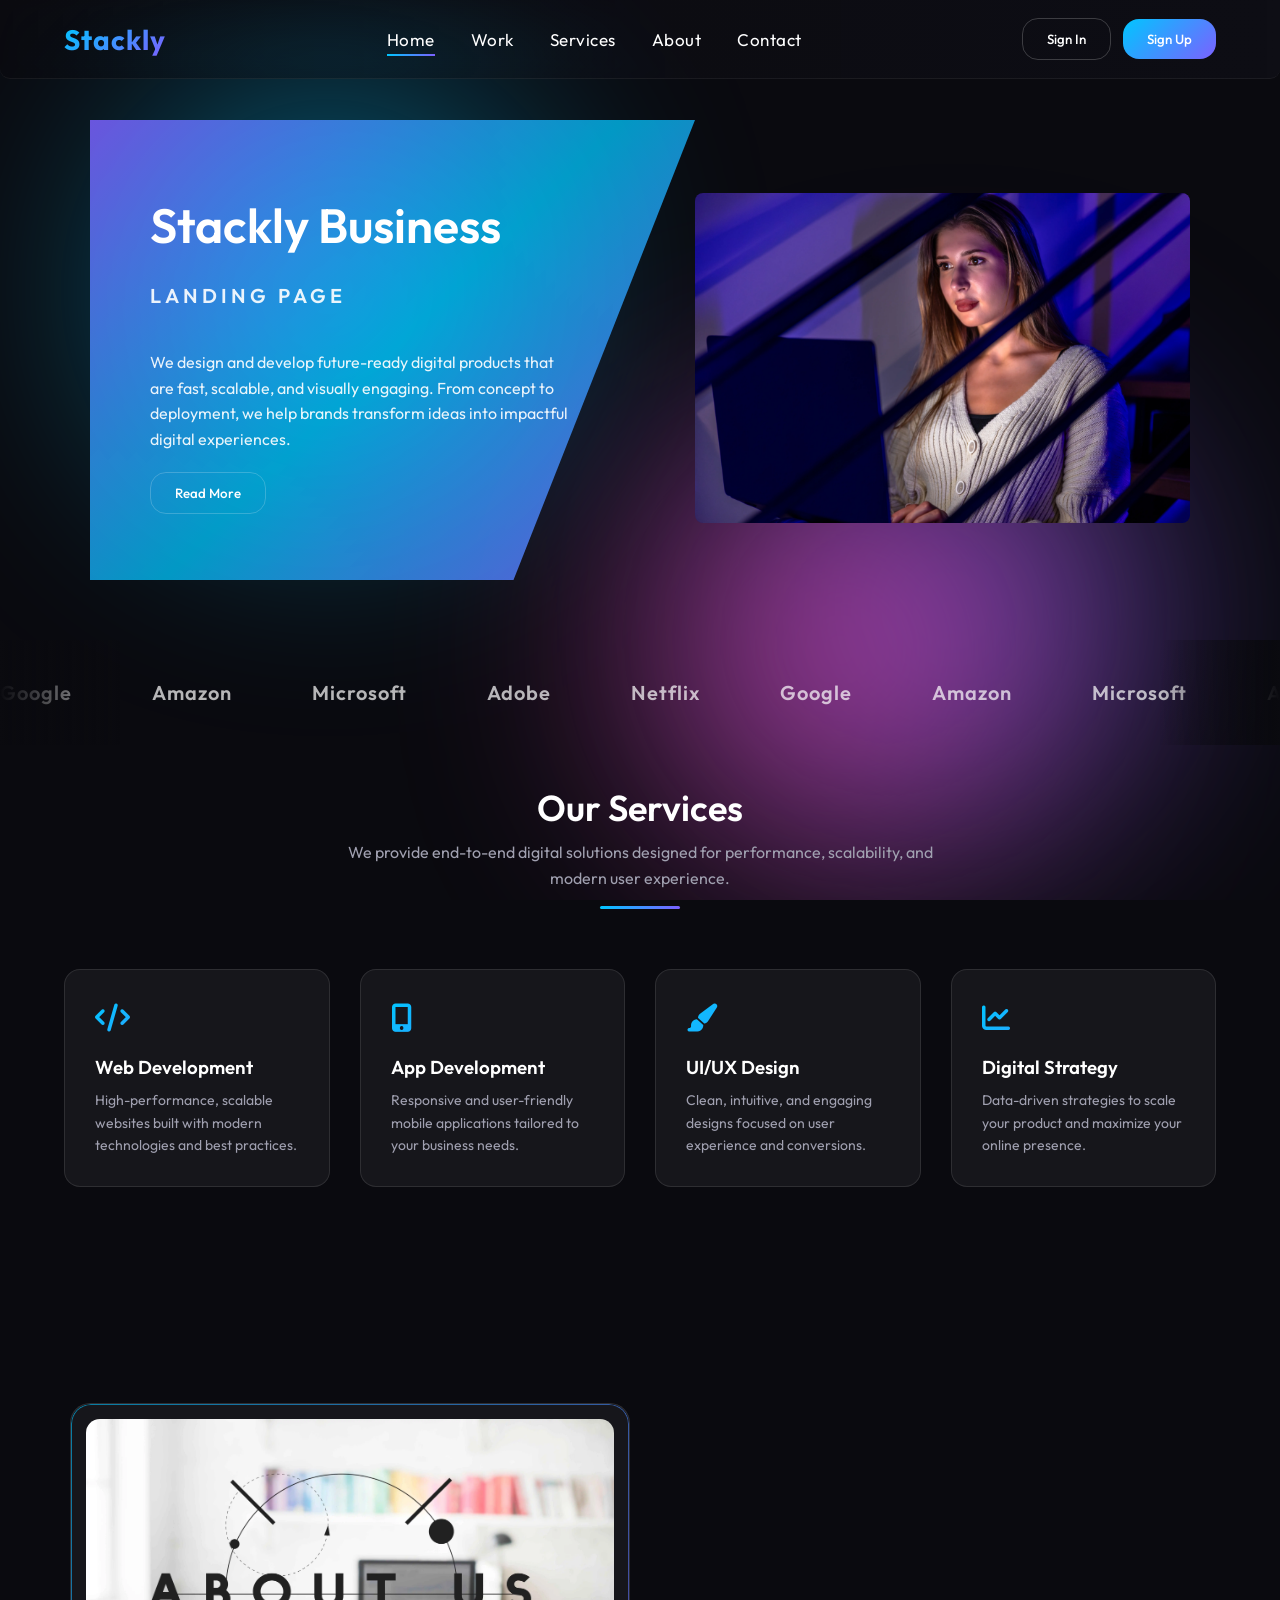
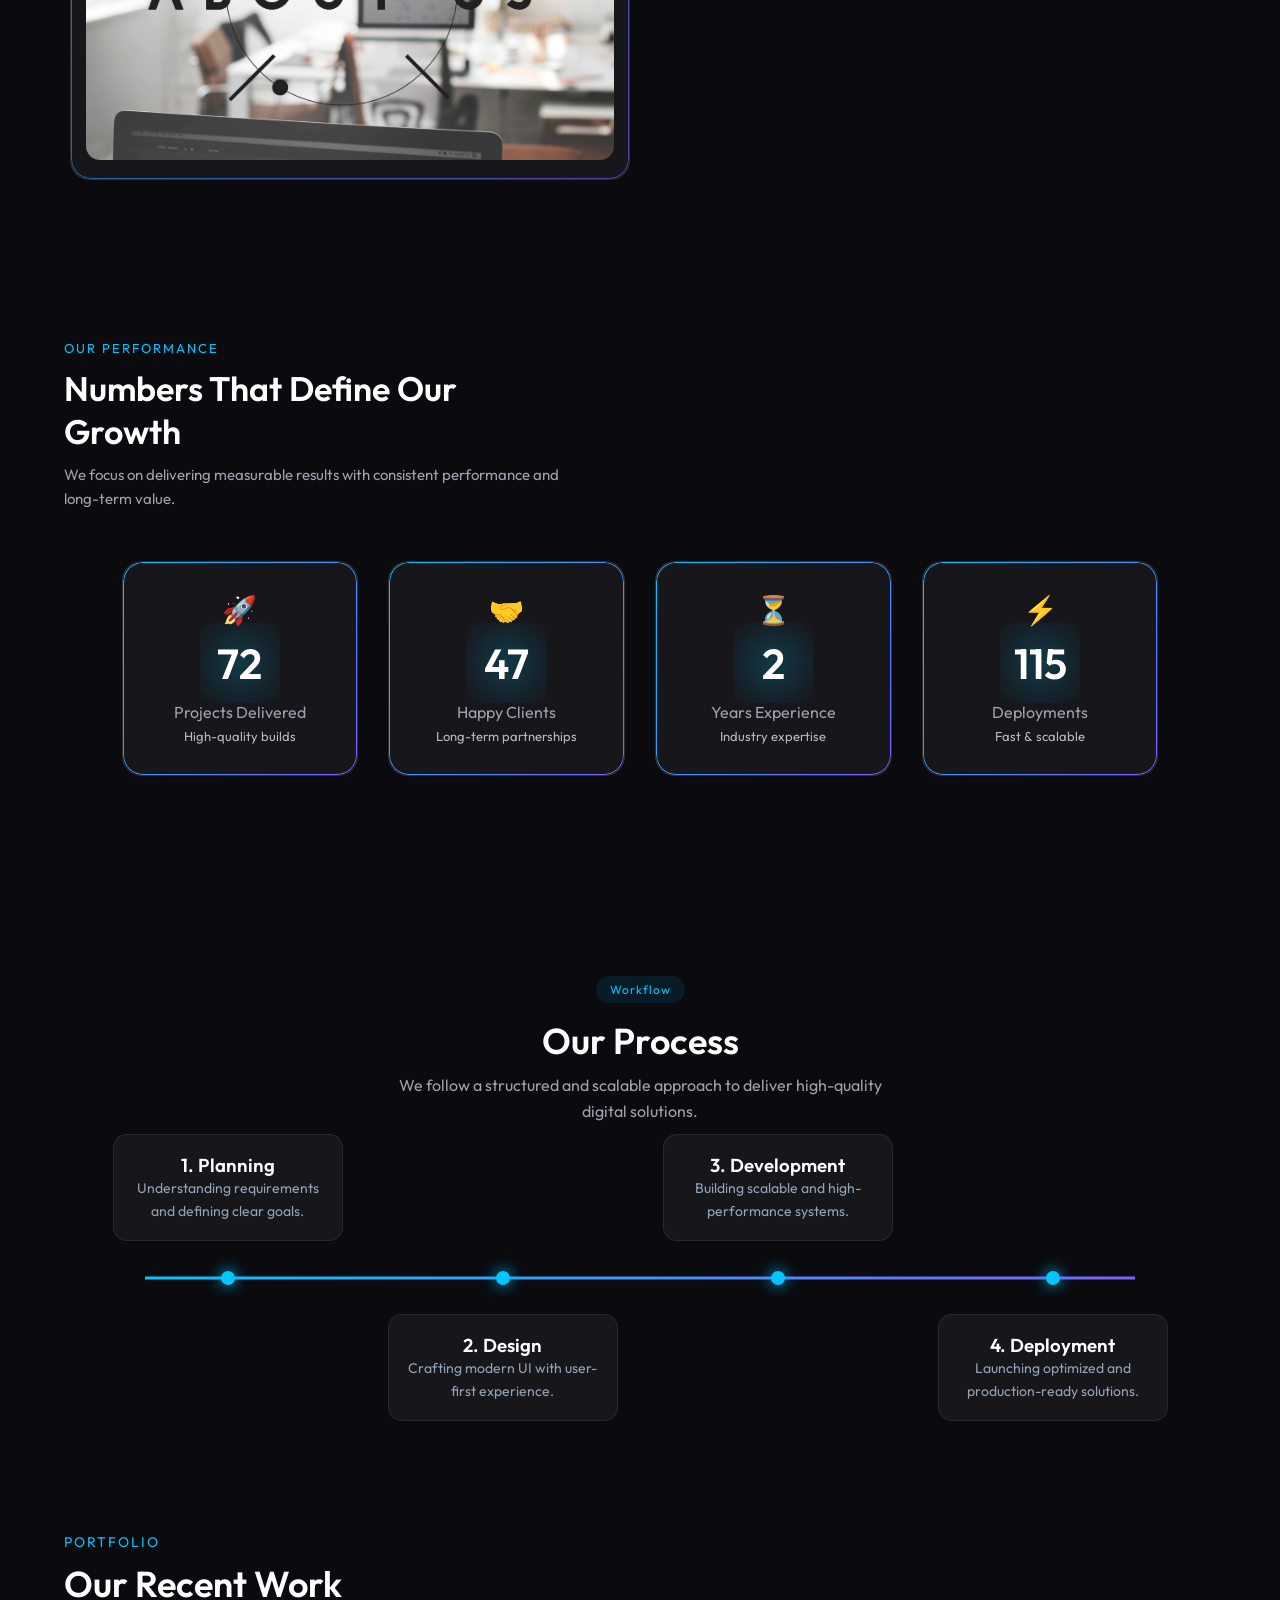
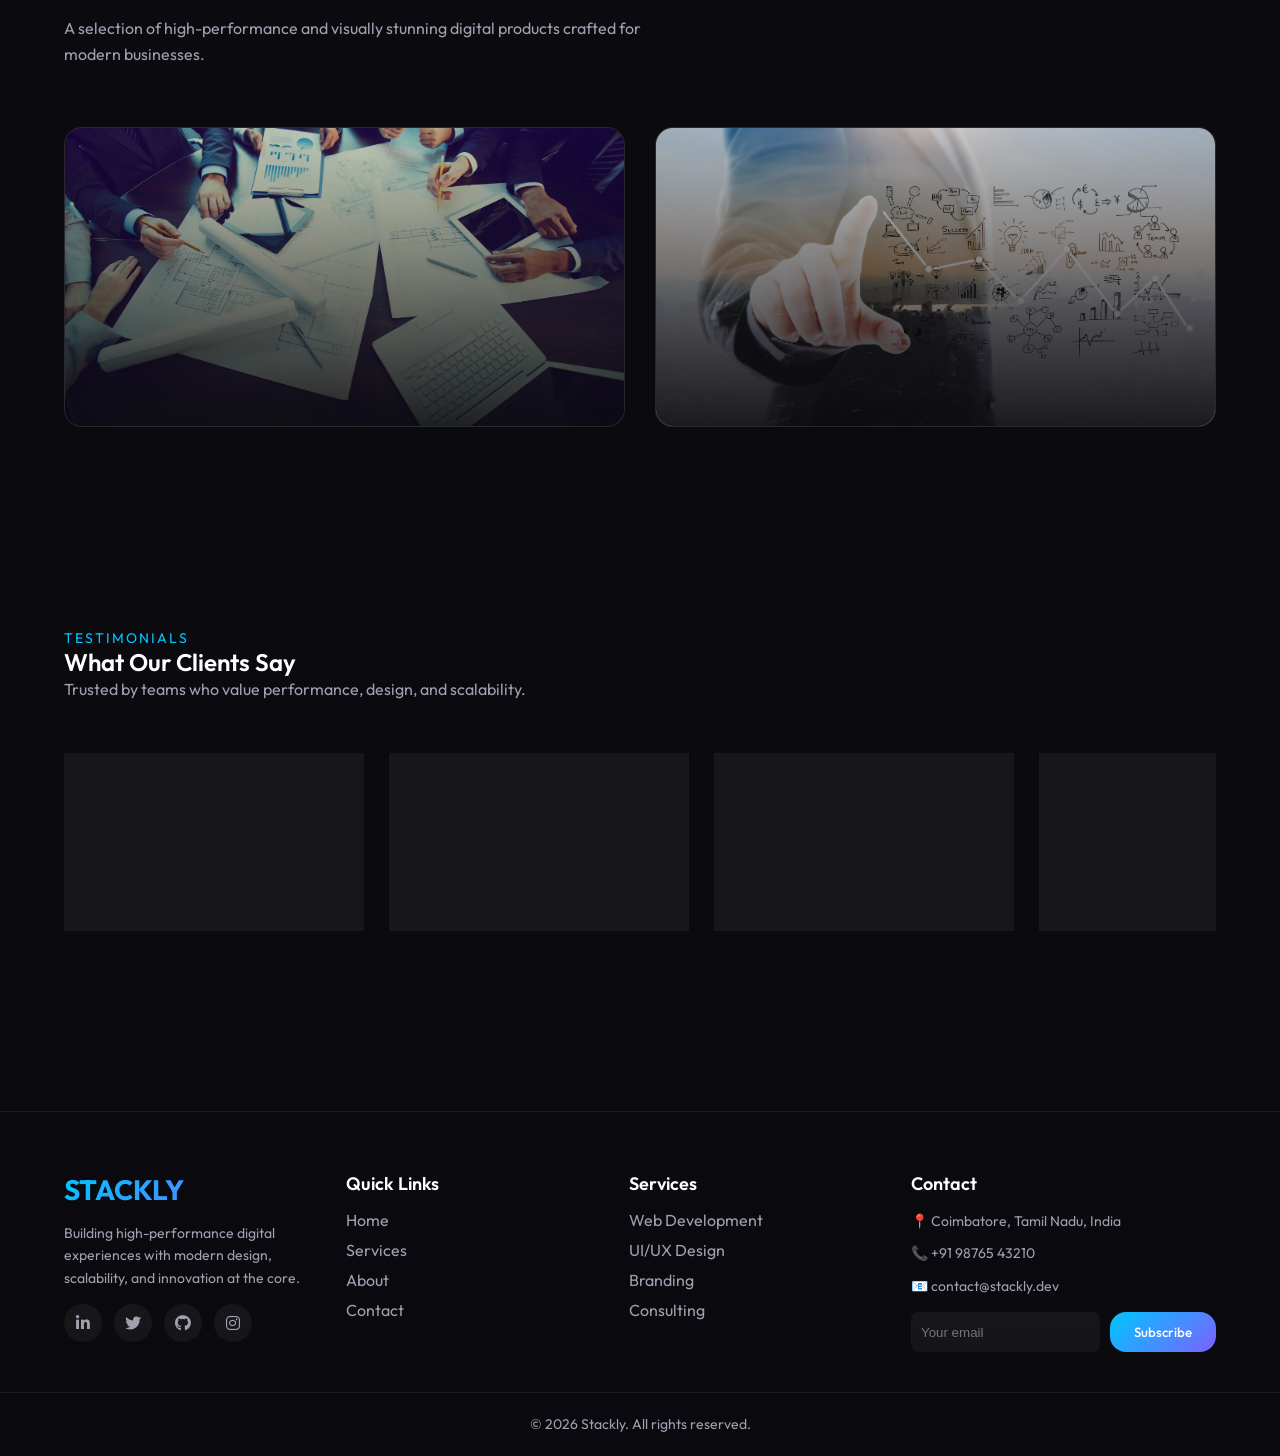
==== index.html @ a594ec18 "updated-link" ====
<!DOCTYPE html>
<html lang="en">
<head>
  <meta charset="UTF-8">
  <meta name="viewport" content="width=device-width, initial-scale=1.0">
  <title>Modern Corporate UI</title>

  <link rel="stylesheet" href="style.css">

  <!-- Fonts -->
  <link href="https://fonts.googleapis.com/css2?family=Outfit:wght@300;400;500;600;700&display=swap" rel="stylesheet">

  <!-- Icons -->
  <link rel="stylesheet" href="https://cdnjs.cloudflare.com/ajax/libs/font-awesome/6.5.0/css/all.min.css">
</head>

<body>
<div class="page-loader" id="pageLoader">
    <h1 class="loader-logo">STACKLY</h1>
    <div class="spinner"></div>
  </div>
<!-- ================= GLOBAL WRAPPER ================= -->
<div class="main-wrapper">

  <!-- Background animation layer -->
  <div class="global-bg">
    <div class="gradient-orb orb1"></div>
    <div class="gradient-orb orb2"></div>
    <div class="gradient-orb orb3"></div>
  </div>

  <header class="navbar">
    <div class="nav-inner">

      <!-- Logo (Clickable Home) -->
      <a href="index.html" class="logo">Stackly</a>

      <!-- Navigation -->
      <nav class="nav-links">
        <a href="index.html" class="nav-item active">Home</a>
        <a href="404.html" class="nav-item">Work</a>
        <a href="404.html" class="nav-item">Services</a>
        <a href="404.html" class="nav-item">About</a>
        <a href="404.html" class="nav-item">Contact</a>
      </nav>

      <!-- CTA -->
      <div class="nav-cta">
        <button class="btn ghost" onclick="location.href='404.html'">
          Sign In
        </button>
        <button class="btn primary" onclick="location.href='404.html'">
          Sign Up
        </button>
        <div class="menu-btn"><i class="fas fa-bars"></i></div>
      </div>

    </div>
  </header>


  <section class="hero ref-hero">

    <div class="hero-box">

      <!-- IMAGE -->
      

      <!-- OVERLAY -->
      <div class="hero-overlay"></div>

      <!-- CONTENT (IMPORTANT: OUTSIDE overlay) -->
      <div class="hero-content">
        <h1>Stackly Business <br><span>LANDING PAGE</span></h1>
        <p>We design and develop future-ready digital products that are fast, scalable, and visually engaging. From concept to deployment, we help brands transform ideas into impactful digital experiences.</p>
        <button class="btn ghost" onclick="location.href='404.html'">
          Read More
        </button>
      </div>

      <div class="hero-image">
        <img src="./Assets/hero_image.webp" alt="Hero">
      </div>

    </div>
  
  </section>
  <!-- ================= CLIENT STRIP (MARQUEE) ================= -->

  <section class="client-strip">

    <div class="marquee">

      <div class="track">
        <span>Google</span>
        <span>Amazon</span>
        <span>Microsoft</span>
        <span>Adobe</span>
        <span>Netflix</span>

        <!-- duplicate for seamless loop -->
        <span>Google</span>
        <span>Amazon</span>
        <span>Microsoft</span>
        <span>Adobe</span>
        <span>Netflix</span>
      </div>

    </div>

  </section>

    <!-- ================= SERVICES (INTERACTIVE GRID) ================= -->
    
  <section class="services">

    <div class="container">

      <!-- SECTION HEADER -->
      <div class="section-header">
        <h2>Our Services</h2>
        <p>We provide end-to-end digital solutions designed for performance, scalability, and modern user experience.</p>
      </div>

      <!-- SERVICES GRID -->
      <div class="services-grid">

        <div class="service-card glass">
          <div class="icon"><i class="fas fa-code"></i></div>
          <h3>Web Development</h3>
          <p>High-performance, scalable websites built with modern technologies and best practices.</p>
        </div>

        <div class="service-card glass">
          <div class="icon"><i class="fas fa-mobile-alt"></i></div>
          <h3>App Development</h3>
          <p>Responsive and user-friendly mobile applications tailored to your business needs.</p>
        </div>

        <div class="service-card glass">
          <div class="icon"><i class="fas fa-paint-brush"></i></div>
          <h3>UI/UX Design</h3>
          <p>Clean, intuitive, and engaging designs focused on user experience and conversions.</p>
        </div>

        <div class="service-card glass">
          <div class="icon"><i class="fas fa-chart-line"></i></div>
          <h3>Digital Strategy</h3>
          <p>Data-driven strategies to scale your product and maximize your online presence.</p>
        </div>

      </div>

    </div>

  </section>

    <!-- ================= SPLIT ABOUT (PARALLAX) ================= -->

  <section class="about-split">

    <!-- LEFT PARALLAX -->

    <div class="about-left">

      <div class="image-frame glass">
        <img src="./Assets/about-us-Image.webp" alt="About Image">
      </div>

    </div>

    <!-- RIGHT CONTENT -->
    <div class="about-right">

      <h2>We Design With Purpose</h2>

      <p class="about-lead">
        We craft digital experiences that are not only visually stunning but engineered for performance, scalability, and long-term growth.
      </p>

      <div class="about-points">
        <p>⚡ Performance-driven architecture</p>
        <p>🚀 Scalable systems for future growth</p>
        <p>🎯 User-first design thinking</p>
      </div>

    </div>

  </section>

  <!-- ================= STATS (COUNTER + FLOAT) ================= -->


  <section class="stats reveal">

    <div class="container stats-wrapper">

      <!-- 🔥 NEW HEADER -->
      <div class="stats-header">
        <span class="stats-tag">Our Performance</span>
        <h2 class="stats-title">Numbers That Define Our Growth</h2>
        <p class="stats-desc">
          We focus on delivering measurable results with consistent performance and long-term value.
        </p>
      </div>

      <!-- EXISTING CONTENT (UNCHANGED) -->
      <div class="stats-inner">

        <div class="stat-box glass">
          <div class="stat-icon">🚀</div>
          <h3 class="counter" data-target="150">0</h3>
          <p>Projects Delivered</p>
          <span class="stat-sub">High-quality builds</span>
        </div>

        <div class="stat-box glass">
          <div class="stat-icon">🤝</div>
          <h3 class="counter" data-target="98">0</h3>
          <p>Happy Clients</p>
          <span class="stat-sub">Long-term partnerships</span>
        </div>

        <div class="stat-box glass">
          <div class="stat-icon">⏳</div>
          <h3 class="counter" data-target="5">0</h3>
          <p>Years Experience</p>
          <span class="stat-sub">Industry expertise</span>
        </div>

        <div class="stat-box glass">
          <div class="stat-icon">⚡</div>
          <h3 class="counter" data-target="240">0</h3>
          <p>Deployments</p>
          <span class="stat-sub">Fast & scalable</span>
        </div>

      </div>

    </div>

  </section>

    <!-- ================= PROCESS (SCROLL TIMELINE) ================= -->
  <section class="process">

    <div class="container">

      <!-- HEADER -->
      <div class="process-header">
        <span class="process-tag">Workflow</span>
        <h2>Our Process</h2>
        <p>We follow a structured and scalable approach to deliver high-quality digital solutions.</p>
      </div>

      <!-- TIMELINE -->
      <div class="process-line">

        <div class="process-step">
          <div class="process-card">
            <h3>1. Planning</h3>
            <p>Understanding requirements and defining clear goals.</p>
          </div>
        </div>

        <div class="process-step">
          <div class="process-card">
            <h3>2. Design</h3>
            <p>Crafting modern UI with user-first experience.</p>
          </div>
        </div>

        <div class="process-step">
          <div class="process-card">
            <h3>3. Development</h3>
            <p>Building scalable and high-performance systems.</p>
          </div>
        </div>

        <div class="process-step">
          <div class="process-card">
            <h3>4. Deployment</h3>
            <p>Launching optimized and production-ready solutions.</p>
          </div>
        </div>

      </div>

    </div>

  </section>


  <!-- ================= SHOWCASE (HOVER REVEAL) ================= -->
  <section class="showcase">

    <div class="container"> <!-- ✅ ADD THIS -->

      <!-- HEADER -->
      <div class="showcase-header">
        <span class="section-tag">Portfolio</span>
        <h2>Our Recent Work</h2>
        <p>
          A selection of high-performance and visually stunning digital products
          crafted for modern businesses.
        </p>
      </div>

      <!-- PROJECT GRID -->
      <div class="showcase-grid">

        <div class="project">
          <img src="./Assets/project1.webp" alt="project1">
          <div class="overlay"></div>

          <div class="project-content">
            <span class="project-tag">Web App</span>
            <h3>Finance Dashboard</h3>
            <p>Real-time analytics platform with modern UI & performance optimization.</p>
          </div>
        </div>

        <div class="project">
          <img src="./Assets/project2.webp" alt="project2">
          <div class="overlay"></div>

          <div class="project-content">
            <span class="project-tag">UI/UX</span>
            <h3>SaaS Landing</h3>
            <p>Conversion-focused landing page with smooth animations and scalability.</p>
          </div>
        </div>

      </div>

    </div> <!-- ✅ END container -->

  </section>


  <!-- ================= TESTIMONIAL (GLASS SLIDER) ================= -->
  <section class="testimonials">

    <div class="container">

      <!-- HEADER -->
      <div class="testimonial-header">
        <span class="section-tag">Testimonials</span>
        <h2>What Our Clients Say</h2>
        <p>Trusted by teams who value performance, design, and scalability.</p>
      </div>

      <!-- SLIDER -->
      <div class="testimonial-wrapper">

        <div class="testimonial-track">

          <!-- CARD 1 -->
          <div class="testimonial-card glass">
            <p>“Stackly delivered beyond expectations. The UI is stunning and performance is top-notch.”</p>
            <div class="user">
              <strong>Arun Kumar</strong>
              <span>Startup Founder</span>
            </div>
          </div>

          <!-- CARD 2 -->
          <div class="testimonial-card glass">
            <p>“Highly professional team with great attention to detail. Loved working with them.”</p>
            <div class="user">
              <strong>Priya Sharma</strong>
              <span>Product Manager</span>
            </div>
          </div>

          <!-- CARD 3 -->
          <div class="testimonial-card glass">
            <p>“Their design and development quality is truly next level. Highly recommended.”</p>
            <div class="user">
              <strong>Rahul Mehta</strong>
              <span>Tech Lead</span>
            </div>
          </div>

          <!-- DUPLICATE (for infinite loop) -->
          <div class="testimonial-card glass">
            <p>“Stackly delivered beyond expectations. The UI is stunning and performance is top-notch.”</p>
            <div class="user">
              <strong>Arun Kumar</strong>
              <span>Startup Founder</span>
            </div>
          </div>

          <div class="testimonial-card glass">
            <p>“Highly professional team with great attention to detail. Loved working with them.”</p>
            <div class="user">
              <strong>Priya Sharma</strong>
              <span>Product Manager</span>
            </div>
          </div>

        </div>

      </div>

    </div>

  </section>

  <!-- ================= FOOTER ================= -->
  <footer class="footer">

  <div class="container footer-grid">

    <!-- BRAND -->
    <div class="footer-col">
      <h2 class="footer-logo">STACKLY</h2>
      <p class="footer-desc">
        Building high-performance digital experiences with modern design,
        scalability, and innovation at the core.
      </p>

      <div class="footer-socials">
        <a href="#"><i class="fab fa-linkedin-in"></i></a>
        <a href="#"><i class="fab fa-twitter"></i></a>
        <a href="#"><i class="fab fa-github"></i></a>
        <a href="#"><i class="fab fa-instagram"></i></a>
      </div>
    </div>

    <!-- QUICK LINKS -->
    <div class="footer-col">
      <h3>Quick Links</h3>
      <a href="404.html">Home</a>
      <a href="404.html">Services</a>
      <a href="404.html">About</a>
      <a href="404.html">Contact</a>
    </div>

    <!-- SERVICES -->
    <div class="footer-col">
      <h3>Services</h3>
      <a href="404.html">Web Development</a>
      <a href="404.html">UI/UX Design</a>
      <a href="404.html">Branding</a>
      <a href="404.html">Consulting</a>
    </div>

    <!-- CONTACT -->
    <div class="footer-col">
      <h3>Contact</h3>
      <p>📍 Coimbatore, Tamil Nadu, India</p>
      <p>📞 +91 98765 43210</p>
      <p>📧 contact@stackly.dev</p>

      <div class="newsletter">
        <input type="email" placeholder="Your email">
        <button class="btn primary" onclick="location.href='404.html'">
          Subscribe
        </button>
      </div>
    </div>

  </div>

  <!-- SUB FOOTER -->
  <div class="footer-bottom">
    <p>© 2026 Stackly. All rights reserved.</p>
  </div>

</footer>


</div>

<script src="script.js"></script>

</body>

</html>
---- style.css ----
* {
  margin: 0;
  padding: 0;
  box-sizing: border-box;
}

/* ================= ROOT VARIABLES ================= */
:root {
  --bg-dark: #0a0a0f;
  --bg-light: #11121a;

  --primary: #00c6ff;
  --secondary: #7b61ff;

  --text-main: #ffffff;
  --text-muted: #a0a0b0;

  --glass: rgba(255, 255, 255, 0.05);
  --border-glass: rgba(255, 255, 255, 0.1);

  --radius: 16px;
}

/* ================= BODY ================= */
body {
  font-family: 'Outfit', sans-serif;
  background: var(--bg-dark);
  color: var(--text-main);
  overflow-x: hidden;
}

/* ================= GLOBAL WRAPPER ================= */
.main-wrapper {
  position: relative;
  z-index: 1;
}

/* ================= ANIMATED BACKGROUND ================= */
.global-bg {
  position: fixed;
  width: 100%;
  height: 100%;
  top: 0;
  left: 0;
  z-index: -1;
  overflow: hidden;
}

/* ORBS */
.gradient-orb {
  position: absolute;
  width: 400px;
  height: 400px;
  border-radius: 50%;
  filter: blur(120px);
  opacity: 0.5;
  animation: float 20s infinite ease-in-out;
}

.orb1 {
  background: #00c6ff;
  top: 10%;
  left: 10%;
}

.orb2 {
  background: #7b61ff;
  bottom: 10%;
  right: 10%;
  animation-delay: 5s;
}

.orb3 {
  background: #ff4ecd;
  top: 50%;
  left: 50%;
  animation-delay: 10s;
}

/* FLOAT ANIMATION */
@keyframes float {
  0% { transform: translate(0, 0) scale(1); }
  50% { transform: translate(50px, -50px) scale(1.1); }
  100% { transform: translate(0, 0) scale(1); }
}

/* ================= CONTAINER ================= */
.container {
  width: 90%;
  max-width: 1200px;
  margin: auto;
}

/* ================= BUTTONS ================= */
.btn {
  padding: 12px 24px;
  border-radius: var(--radius);
  border: none;
  cursor: pointer;
  font-weight: 500;
  transition: 0.3s ease;
  font-family: 'Outfit', sans-serif;
}

.btn.primary {
  background: linear-gradient(135deg, var(--primary), var(--secondary));
  color: #fff;
}

.btn.primary:hover {
  transform: translateY(-3px);
  box-shadow: 0 10px 30px rgba(0, 198, 255, 0.3);
}

.btn.ghost {
  position: relative;
  background: transparent;
  border: 1px solid rgba(255,255,255,0.2);
  color: var(--text-main);
  overflow: hidden;
  transition: all 0.3s ease;
}
.btn.ghost::before { 
    content: "";
    position: absolute;
    inset: 0;
    background: radial-gradient( circle at center, rgba(0,198,255,0.25), transparent 70% );
    opacity: 0;
    transition: 0.3s ease;
}
.btn.ghost:hover { 
    transform: translateY(-2px);
    border-color: rgba(0,198,255,0.6);
}
.btn.ghost:hover::before { 
    opacity: 1;
 }

/* ================= SECTION BASE ================= */
section {
  padding: 40px 0;
  position: relative;
}

/* ================= GLASS EFFECT ================= */
.glass {
  background: var(--glass);
  backdrop-filter: blur(12px);
  border: 1px solid var(--border-glass);
  border-radius: var(--radius);
}

/* ================= TEXT STYLES ================= */
h1, h2, h3 {
  font-weight: 600;
}

p {
  color: var(--text-muted);
  line-height: 1.6;
}

/* Nav-Bar styling*/

/* ================= NAVBAR BASE ================= */
.navbar {
  position: fixed;
  top: 0;
  width: 100%;
  z-index: 999;
  background: linear-gradient( to right, rgba(10, 10, 15, 0.6), rgba(20, 20, 30, 0.4) );
  backdrop-filter: blur(16px); border-bottom: 1px solid rgba(255,255,255,0.06);
  padding: 18px 0;
  transition: all 0.4s ease;
  border-radius: 0 0 10px 10px;
}

/* Scroll effect */
.navbar.scrolled {
  background: rgba(10, 10, 15, 0.6);
  backdrop-filter: blur(14px);
  border-bottom: 1px solid rgba(255,255,255,0.08);
}

/* ================= NAV LIGHT SWEEP ================= */
.navbar::before {
  content: "";
  position: absolute;
  bottom: -20%;
  left: -30%;

  width: 200%;
  height: 200%;

  background: linear-gradient(
    120deg,
    transparent 40%,
    rgba(255,255,255,0.15) 50%,
    transparent 60%
  );

  transform: rotate(25deg);
  pointer-events: none;

  animation: navSweep 5.2s ease forwards;
}

/* animation */
@keyframes navSweep {
  0% {
    transform: translateX(-100%) translateY(60%) rotate(25deg);
    opacity: 0;
  }
  30% {
    opacity: 1;
  }
  100% {
    transform: translateX(100%) translateY(-100%) rotate(25deg);
    opacity: 0;
  }
}

/* ================= INNER ================= */
.nav-inner {
  width: 90%;
  max-width: 1200px;
  margin: auto;

  display: flex;
  align-items: center;
  justify-content: space-between;
}

/* ================= LOGO ================= */
.logo {
  font-size: 28px;
  font-weight: 700;
  text-decoration: none;
  letter-spacing: 1px;
  background: linear-gradient( 90deg, #00c6ff, #7b61ff, #ff4ecd );
  background-size: 200% auto;

  background: linear-gradient(135deg, #00c6ff, #7b61ff);
  -webkit-background-clip: text;
  -webkit-text-fill-color: transparent;

  transition: 0.6s ease;
}

.logo:hover {
  opacity: 0.8;
  background-position: right center;
  transform: scale(1.05);
}

/* ================= NAV LINKS ================= */
.nav-links {
  display: flex;
  gap: 36px;
}

/* Individual link */
.nav-item {
  position: relative;
  text-decoration: none;
  color: var(--text-main);
  font-size: 17px;
  letter-spacing: 0.5px;
  transition: all 0.3s ease;
}
.nav-item:hover {
    opacity: 1;
    transform: translateY(-2px);
}

/* Premium underline animation */
.nav-item::after {
  content: "";
  position: absolute;
  left: 50%;
  bottom: -6px;

  width: 0%;
  height: 2px;

  background: linear-gradient(90deg, #00c6ff, #7b61ff);

  transition: width 0.3s ease;
  transform: translateX(-50%);
}

/* Hover effect */
.nav-item:hover {
  color: #fff;
  width: 100%;
}

.nav-item.active { 
    opacity: 1;
}

.nav-item:hover::after {
  width: 100%;
}

.nav-links:hover .nav-item.active::after { 
    width: 0%;
}

/* Active page indicator */
.nav-item.active::after {
  width: 100%;
}

/* ================= CTA ================= */
.nav-cta {
  display: flex;
  align-items: center;
  gap: 12px;
}

/* Ghost button */
.btn.ghost {
  background: transparent;
  border: 1px solid rgba(255,255,255,0.2);
  color: var(--text-main);
}

.btn.ghost:hover {
  background: rgba(255,255,255,0.05);
}

/* ================= MENU BUTTON ================= */
.menu-btn {
  display: none;
  font-size: 20px;
  cursor: pointer;
}

/* ================= MOBILE ================= */
@media (max-width: 900px) {

  .nav-links {
    position: absolute;
    top: 80px;
    left: 0;
    width: 100%;

    background: rgba(10, 10, 15, 0.95);
    backdrop-filter: blur(12px);

    flex-direction: column;
    align-items: center;
    gap: 20px;
    opacity: 0;
    pointer-events: none;
    padding: 30px 0;
    visibility: hidden;
    transform: translateY(-120%);
    transition: 0.4s ease;
    z-index: 999;
  }

  .nav-links.active {
    transform: translateY(0);
    opacity: 1;
    visibility: visible;
    pointer-events: auto;
  }
  
  .menu-btn {
    display: block;
  }
}
/* Hero section */

/* ================= HERO BOX ================= */

.ref-hero {
  padding-top: 120px;
  padding-bottom: 60px;

  min-height: auto; /* 🔥 ensure no restriction */
}


.hero-box {
  position: relative;
  width: 1100px;
  height: 460px;
  margin: auto;
  border-radius: 20px;
  overflow: visible;
  display: grid;
  grid-template-columns: 55% 45%;
  align-items: center;
  padding: 60px 0;
}

/* ================= IMAGE ================= */
.hero-image {
  position: relative;
  right: 0;
  height: 100%;
  display: flex;
  justify-content: center;
  align-items: center;
  z-index: 2;
  grid-column: 2;
}

.hero-image img {
  width: 100%;
  max-height: 420px;
  border-radius: 8px;
  object-fit: contain;
  transform: translateY(8px);
  /* 🔥 Smooth bounce */
  animation: imageFloat 6s ease-in-out infinite;
}

@keyframes imageFloat {
  0%   { transform: translateY(0); }
  50%  { transform: translateY(-15px); }
  100% { transform: translateY(0); }
}

/* ================= OVERLAY ================= */
.hero-overlay {
  position: absolute;
  top: 0;
  left: 0;
  width: 55%;
  height: 100%;;
  background: linear-gradient( 135deg, rgba(123,97,255,0.85), rgba(0,198,255,0.75), rgba(123,97,255,0.85) );

  clip-path: polygon(0 0, 100% 0, 70% 100%, 0% 100%);

  z-index: 1;

  /* 🔥 Slide in animation */
  animation: overlaySlide 1s ease forwards;
}

@keyframes overlaySlide {
  from {
    transform: translateX(-100%);
  }
  to {
    transform: translateX(0);
  }
}

/* ================= CONTENT ================= */
.hero-content {
  grid-column: 1;

  z-index: 2;
  padding-left: 60px;
  padding-right: 40px;

  max-width: 520px;
  height: 100%;

  /* 🔥 clean alignment */
  display: flex;
  flex-direction: column;
  justify-content: flex-start;
}

.hero-content h1 { 
    margin:15px 0;
 } 

 .hero-content p { 
    margin: 15px 0;
 }

/* 🔥 TEXT ANIMATION (RIGHT → LEFT) */
.hero-content h1,
.hero-content p,
.hero-content .btn {
  opacity: 0;
  transform: translateX(20px);
}

/* Title */
.hero-content h1 {
  font-size: 48px;
  animation: textSlide 0.8s ease forwards;
}

/* Subtitle */
.hero-content p {
  margin: 20px 0;
  color: rgba(255,255,255,0.9);

  animation: textSlide 0.8s ease forwards;
  animation-delay: 0.3s;
}

/* Button */
.hero-content .btn {
  animation: textSlide 0.8s ease forwards;
  animation-delay: 0.6s;
  align-self: start;
}

@keyframes textSlide {
  to {
    opacity: 1;
    transform: translateX(0);
  }
}

/* ================= TEXT STYLE ================= */
.hero-content span {
  font-size: 20px;
  letter-spacing: 4px;
  opacity: 0.9;
}

/* ================= HOVER EFFECT ================= */
.hero-content h1:hover {
  transform: translateY(-3px);
  transition: 0.3s;
}

.hero-content h1:hover span {
  text-shadow: 0 0 15px rgba(0,198,255,0.6);
}


@media (max-width: 1024px) {

  .hero-box {
    width: 90%;
    height: auto; /* 🔥 remove fixed height */
    grid-template-columns: 1fr; /* stack */
    padding: 60px 0;
  }

  /* overlay becomes full width background */
  .hero-overlay {
    width: 100%;
    clip-path: none; /* 🔥 remove diagonal for smaller screens */
    opacity: 0.9;
  }

  /* text center */
  .hero-content {
    grid-column: auto;
    padding: 40px 30px;
    max-width: 100%;
    text-align: center;
    align-items: center;
  }

  .hero-content h1 {
    font-size: 38px;
  }

  .hero-content p {
    font-size: 15px;
  }

  /* image below text */
  .hero-image {
    grid-column: auto;
    margin-top: 30px;
  }

  .hero-image img {
    max-width: 320px;
  }
}

@media (max-width: 768px) {

  /* SECTION SPACING */
  section {
    padding: 80px 0;
  }

  .ref-hero {
    padding-top: 100px;
  }

  /* HERO BOX */
  .hero-box {
    width: 92%;
    padding: 40px 0;
    border-radius: 14px;
  }

  /* OVERLAY (SOFT BACKGROUND) */
  .hero-overlay {
    width: 100%;
    clip-path: none;
    opacity: 0.85;
  }

  /* CONTENT */
  .hero-content {
    padding: 30px 20px;
    text-align: center;
    align-items: center;
  }

  .hero-content h1 {
    font-size: 30px;
    line-height: 1.2;
  }

  .hero-content span {
    font-size: 16px;
    letter-spacing: 2px;
  }

  .hero-content p {
    font-size: 14px;
    line-height: 1.5;
  }

  /* BUTTON */
  .hero-content .btn {
    width: 100%;
    max-width: 220px;
    align-self: center;
  }

  /* IMAGE */
  .hero-image {
    margin-top: 20px;
  }

  .hero-image img {
    max-width: 260px;
  }
}
/* marquee section */

.client-strip {
  position: relative;
  padding: 40px 0;
  overflow: hidden;
}

.marquee {
  position: relative;
  width: 100%;
  overflow: hidden;
}


.marquee:hover .track {
  animation-play-state: paused;
}


.track {
  display: flex;
  gap: 80px;
  width: max-content;

  animation: scrollLeft 20s linear infinite;
}

/* animation */
@keyframes scrollLeft {
  0% {
    transform: translateX(0);
  }
  100% {
    transform: translateX(-50%);
  }
}

.track span {
  font-size: 20px;
  font-weight: 600;
  letter-spacing: 1px;

  color: rgba(255,255,255,0.7);

  transition: 0.3s ease;
}

/* hover highlight */
.track span:hover {
  color: #fff;
  transform: scale(1.1);
}

.client-strip::before,
.client-strip::after {
  content: "";
  position: absolute;
  top: 0;
  width: 120px;
  height: 100%;
  z-index: 2;
}

/* left fade */
.client-strip::before {
  left: 0;
  background: linear-gradient(
    to right,
    var(--bg-dark),
    transparent
  );
}

/* right fade */
.client-strip::after {
  right: 0;
  background: linear-gradient(
    to left,
    var(--bg-dark),
    transparent
  );
}




/* Services section */

.services {
  position: relative;
}

.section-header {
  text-align: center;
  max-width: 600px;
  margin: 0 auto 60px;
}

.section-header h2 {
  font-size: 36px;
  margin-bottom: 10px;
}

.section-header p {
  color: var(--text-muted);
}

/* subtle accent line */
.section-header::after {
  content: "";
  display: block;
  width: 80px;
  height: 3px;
  margin: 15px auto 0;

  background: linear-gradient(90deg, var(--primary), var(--secondary));
  border-radius: 10px;
}


.services-grid {
  display: grid;
  grid-template-columns: repeat(4, 1fr);
  gap: 30px;
}


.service-card {
  padding: 30px;
  position: relative;
  overflow: hidden;
  transition: all 0.4s ease;
  cursor: pointer;
}

/* ICON */
.service-card .icon {
  font-size: 28px;
  margin-bottom: 20px;

  background: linear-gradient(135deg, var(--primary), var(--secondary));
  -webkit-background-clip: text;
  -webkit-text-fill-color: transparent;
}

/* TITLE */
.service-card h3 {
  margin-bottom: 10px;
}

/* DESCRIPTION */
.service-card p {
  font-size: 14px;
}

/* HOVER LIFT */
.service-card:hover {
  transform: translateY(-10px);
  box-shadow: 0 20px 50px rgba(0, 198, 255, 0.15);
}

/* GLOW BORDER EFFECT */
.service-card::before {
  content: "";
  position: absolute;
  inset: 0;

  border-radius: var(--radius);
  padding: 1px;

  background: linear-gradient(135deg, var(--primary), var(--secondary));
  -webkit-mask: linear-gradient(#000 0 0) content-box, linear-gradient(#000 0 0);
  -webkit-mask-composite: xor;
  mask-composite: exclude;

  opacity: 0;
  transition: 0.4s;
}

.service-card:hover::before {
  opacity: 1;
}


.service-card::after {
  content: "";
  position: absolute;

  width: 150%;
  height: 150%;

  background: linear-gradient(
    120deg,
    transparent 40%,
    rgba(255,255,255,0.1) 50%,
    transparent 60%
  );

  transform: rotate(25deg);
  opacity: 0;
}

.service-card:hover::after {
  animation: cardSweep 0.8s ease;
}

@keyframes cardSweep {
  0% {
    transform: translate(-100%, 100%) rotate(25deg);
    opacity: 0;
  }
  40% { opacity: 1; }
  100% {
    transform: translate(100%, -100%) rotate(25deg);
    opacity: 0;
  }
}

@media (max-width: 1024px) {
  .services-grid {
    grid-template-columns: repeat(2, 1fr);
  }
}

@media (max-width: 600px) {
  .services-grid {
    grid-template-columns: 1fr;
  }

  .section-header h2 {
    font-size: 28px;
  }
}


/* ================= ABOUT SECTION ================= */

.about-split {
  display: grid;
  grid-template-columns: 50% 50%;
  align-items: center;

  min-height: auto;
  margin-top: 120px;

  position: relative;
  z-index: 2;
}

/* ================= LEFT SIDE ================= */

.about-left {
  display: flex;
  justify-content: center;
  align-items: center;

  padding-left: 60px; /* 🔥 matches other sections */
}

.image-frame {
  width: 100%;
  max-width: 560px;
  padding: 15px;

  border-radius: 20px;
  position: relative;

  overflow: hidden;
}

.image-frame img {
  width: 100%;
  height: 100%;
  border-radius: 14px;

  object-fit: cover;
}

.image-frame::before {
  content: "";
  position: absolute;
  inset: 0;

  border-radius: 20px;
  padding: 1px;

  background: linear-gradient(135deg, var(--primary), var(--secondary));

  -webkit-mask: linear-gradient(#000 0 0) content-box, linear-gradient(#000 0 0);
  -webkit-mask-composite: xor;
  mask-composite: exclude;

  opacity: 0.6;
}

.image-frame {
  animation: floatImage 6s ease-in-out infinite;
}

@keyframes floatImage {
  0%   { transform: translateY(0); }
  50%  { transform: translateY(-10px); }
  100% { transform: translateY(0); }
}

.image-frame:hover {
  transform: translateY(-5px) scale(1.02);
  transition: 0.4s ease;
}

/* ================= RIGHT CONTENT ================= */

.about-right {
  position: relative;
  z-index: 3;

  padding: 80px 60px;

  display: flex;
  flex-direction: column;
  justify-content: center;

  /* animation initial */
  opacity: 0;
  transform: translateY(40px);
  transition: 0.8s ease;
}

/* when visible */
.about-right.active {
  opacity: 1;
  transform: translateY(0);
}

/* ================= TEXT ================= */

.about-right h2 {
  font-size: 36px;
  margin-bottom: 20px;
  color: #fff;
}

.about-lead {
  font-size: 16px;
  margin-bottom: 25px;
  color: var(--text-muted);
}

.about-points p {
  margin-bottom: 12px;
  font-size: 15px;
  color: #fff;

  opacity: 0;
  transform: translateX(20px);
}

/* stagger animation */
.about-right.active .about-points p:nth-child(1) {
  animation: slideIn 0.6s forwards 0.2s;
}
.about-right.active .about-points p:nth-child(2) {
  animation: slideIn 0.6s forwards 0.4s;
}
.about-right.active .about-points p:nth-child(3) {
  animation: slideIn 0.6s forwards 0.6s;
}

@keyframes slideIn {
  to {
    opacity: 1;
    transform: translateX(0);
  }
}

/* ================= HOVER EFFECT ================= */

.about-points p:hover {
  transform: translateX(6px);
  color: var(--primary);
  transition: 0.3s;
}

/* ================= IMAGE PARALLAX SMOOTH ================= */

.parallax-bg {
  transition: transform 0.2s ease-out;
}

/* ================= RESPONSIVE ================= */

@media (max-width: 768px) {

  .about-left {
    padding-left: 0;
    margin-bottom: 30px;
  }

  .image-frame {
    max-width: 300px;
  }

}


@media (max-width: 1024px) {

  .about-right {
    padding: 60px 40px;
  }

}

@media (max-width: 768px) {

  .about-split {
    grid-template-columns: 1fr;
  }

  .about-left {
    height: 260px;
  }

  .about-right {
    padding: 40px 20px;
    text-align: center;
    align-items: center;
  }

  .about-right h2 {
    font-size: 28px;
  }

}

/* ================= STATS SECTION ================= */

.stats {
  padding: 100px 0;
  position: relative;
}

/* layout */
.stats-inner {
  width: 90%;
  max-width: 1200px;
  margin: auto;

  display: grid;
  grid-template-columns: repeat(4, 1fr);
  gap: 30px;
}

/* ================= CARD ================= */

.stat-box {
  padding: 30px 20px;
  border-radius: 20px;
  text-align: center;
  position: relative;
  overflow: hidden;

  transition: all 0.4s ease;
}

/* glow border */
.stat-box::before {
  content: "";
  position: absolute;
  inset: 0;
  border-radius: 20px;
  padding: 1px;

  background: linear-gradient(135deg, var(--primary), var(--secondary));

  -webkit-mask: linear-gradient(#000 0 0) content-box, linear-gradient(#000 0 0);
  -webkit-mask-composite: xor;
}

/* hover effect */
.stat-box:hover {
  transform: translateY(-10px) scale(1.03);
  box-shadow: 0 20px 40px rgba(0,198,255,0.15);
}

/* ================= ICON ================= */

.stat-icon {
  font-size: 28px;
  margin-bottom: 10px;
  transition: 0.3s;
}

.stat-box:hover .stat-icon {
  transform: scale(1.2) rotate(5deg);
}

/* ================= NUMBER ================= */

.stat-box h3 {
  font-size: 42px;
  margin: 10px 0;
  color: #fff;
  position: relative;
}

/* animated glow pulse */
.stat-box h3::after {
  content: "";
  position: absolute;
  width: 80px;
  height: 80px;
  background: radial-gradient(circle, rgba(0,198,255,0.2), transparent);
  top: 50%;
  left: 50%;
  transform: translate(-50%, -50%);
  z-index: -1;
  animation: pulseGlow 3s infinite;
}

@keyframes pulseGlow {
  0% { transform: translate(-50%, -50%) scale(0.8); opacity: 0.4; }
  50% { transform: translate(-50%, -50%) scale(1.2); opacity: 0.7; }
  100% { transform: translate(-50%, -50%) scale(0.8); opacity: 0.4; }
}

/* ================= TEXT ================= */

.stat-box p {
  font-size: 16px;
  color: var(--text-muted);
}

.stat-sub {
  font-size: 13px;
  opacity: 0.7;
}

/* ================= SCROLL REVEAL ================= */

.stats {
  opacity: 0;
  transform: translateY(40px);
  transition: 0.8s ease;
}

.stats.active {
  opacity: 1;
  transform: translateY(0);
}

/* ================= RESPONSIVE ================= */

@media (max-width: 900px) {
  .stats-inner {
    grid-template-columns: repeat(2, 1fr);
  }
}

@media (max-width: 500px) {
  .stats-inner {
    grid-template-columns: 1fr;
  }
}

/* ================= STATS WRAPPER ================= */

.stats-wrapper {
  width: 90%;
  max-width: 1200px;
  margin: auto;
}

/* ================= HEADER ================= */

.stats-header {
  max-width: 500px;
  margin-bottom: 50px;
}

/* small tag */
.stats-tag {
  font-size: 13px;
  letter-spacing: 2px;
  color: var(--primary);
  text-transform: uppercase;
}

/* title */
.stats-title {
  font-size: 34px;
  margin: 10px 0;
  color: #fff;
}

/* description */
.stats-desc {
  font-size: 15px;
  color: var(--text-muted);
}

/* ================= RESPONSIVE ================= */

@media (max-width: 768px) {

  .stats-header {
    text-align: center;
    margin-bottom: 40px;
  }

  .stats-title {
    font-size: 26px;
  }

}

/* =========================
   PROCESS SECTION
========================= */
.process {
  padding: 100px 20px;
  position: relative;
}

/* HEADER */
.process-header {
  text-align: center;
  margin-bottom: 100px;
}

.process-tag {
  display: inline-block;
  padding: 6px 14px;
  border-radius: 20px;
  font-size: 12px;
  letter-spacing: 1px;
  background: rgba(0,198,255,0.1);
  color: #00c6ff;
  margin-bottom: 15px;
}

.process-header h2 {
  font-size: 36px;
  margin-bottom: 10px;
}

.process-header p {
  color: #a0a0b0;
  max-width: 500px;
  margin: auto;
}

/* =========================
   TIMELINE CONTAINER
========================= */
.process-line {
  display: flex;
  justify-content: space-between;
  align-items: center;
  position: relative;
  max-width: 1100px;
  margin: auto;
}

/* LINE */
.process-line::before {
  content: "";
  position: absolute;
  top: 50%;
  left: 5%;
  width: 0%;
  height: 3px;
  background: linear-gradient(90deg, #00c6ff, #7b61ff);
  transform: translateY(-50%);
  transition: width 1.5s ease;
}

/* animate line */
.process-line.active::before {
  width: 90%;
}

/* =========================
   STEP
========================= */
.process-step {
  position: relative;
  flex: 1;
  display: flex;
  justify-content: center;
  opacity: 0;
  transform: translateY(40px);
}

/* DOT */
.process-step::before {
  content: "";
  position: absolute;
  top: 50%;
  left: 50%;
  transform: translate(-50%, -50%);
  width: 14px;
  height: 14px;
  border-radius: 50%;
  background: #00c6ff;
  box-shadow: 0 0 15px #00c6ff;
}

/* CARD */
.process-card {
  width: 230px;
  padding: 18px;
  border-radius: 14px;
  text-align: center;

  background: rgba(255,255,255,0.05);
  backdrop-filter: blur(12px);
  border: 1px solid rgba(255,255,255,0.08);

  transition: 0.4s;
}

/* ZIG-ZAG (DESKTOP) */
.process-step:nth-child(odd) .process-card {
  transform: translateY(-90px);
}

.process-step:nth-child(even) .process-card {
  transform: translateY(90px);
}

/* HOVER */
.process-card:hover {
  transform: scale(1.05) translateY(0);
  box-shadow: 0 10px 30px rgba(0,198,255,0.25);
}

/* TEXT */
.process-card p {
  font-size: 14px;
  color: #94a3b8;
}

/* SHOW ANIMATION */
.process-step.show {
  opacity: 1;
  transform: translateY(0);
  transition: 0.6s ease;
}

/* =========================
   MOBILE
========================= */
@media (max-width: 768px) {

  .process-line {
    flex-direction: column;
    padding: 40px 0;
  }

  /* VERTICAL LINE */
  .process-line::before {
    top: 0;
    left: 50%;
    max-width: 3px;
    height: 0;
    transform: translateX(-50%);
  }

  .process-line.active::before {
    height: 100%;
  }

  .process-step {
    width: 100%;
    margin: 40px 0;
    display: flex;
    align-items: center;
  }

  /* CARD */
  .process-card {
    width: 42%;
    max-width: 320px;
    position: relative;
  }

  /* LEFT */
  .process-step:nth-child(odd) {
    justify-content: flex-end;
  }

  .process-step:nth-child(odd) .process-card {
    margin-right: calc(50% + 20px);
    text-align: right;
    transform: none;
  }

  /* RIGHT */
  .process-step:nth-child(even) {
    justify-content: flex-start;
  }

  .process-step:nth-child(even) .process-card {
    margin-left: calc(50% + 20px);
    text-align: left;
    transform: none;
  }
}

/* ================= LOADER ================= */
.page-loader {
  position: fixed;
  inset: 0;
  background: #0a0a0f;

  display: flex;
  flex-direction: column;
  justify-content: center;
  align-items: center;

  z-index: 9999;

  transition: opacity 0.6s ease, visibility 0.6s;
}

/* Hide animation */
.page-loader.hide {
  opacity: 0;
  visibility: hidden;
}

/* Logo */
.loader-logo {
  font-size: 40px;
  font-weight: 800;

  background: linear-gradient(135deg, #00c6ff, #7b61ff);
  -webkit-background-clip: text;
  -webkit-text-fill-color: transparent;

  margin-bottom: 20px;

  animation: glow 2s infinite alternate;
}

/* Spinner */
.spinner {
  width: 45px;
  height: 45px;
  border: 3px solid rgba(255,255,255,0.1);
  border-top: 3px solid #00c6ff;
  border-radius: 50%;

  animation: spin 1s linear infinite;
}

/* Animations */
@keyframes spin {
  to { transform: rotate(360deg); }
}

@keyframes glow {
  from { text-shadow: 0 0 10px rgba(0,198,255,0.4); }
  to   { text-shadow: 0 0 25px rgba(123,97,255,0.6); }
}


/* ================= FOOTER ================= */
.footer {
  margin-top: 80px;
  padding-top: 60px;

  background: linear-gradient(
    to top,
    rgba(10,10,15,0.9),
    rgba(10,10,15,0.6)
  );

  border-top: 1px solid rgba(255,255,255,0.08);
}

/* GRID */
.footer-grid {
  display: grid;
  grid-template-columns: repeat(4, 1fr);
  gap: 40px;
}

/* COLUMN */
.footer-col h3 {
  margin-bottom: 15px;
  font-size: 18px;
}

.footer-col a {
  display: block;
  text-decoration: none;
  color: var(--text-muted);
  margin-bottom: 10px;
  transition: 0.3s;
}

.footer-col a:hover {
  color: var(--primary);
  transform: translateX(5px);
}

/* LOGO */
.footer-logo {
  font-size: 28px;
  font-weight: 700;

  background: linear-gradient(135deg, #00c6ff, #7b61ff);
  -webkit-background-clip: text;
  -webkit-text-fill-color: transparent;
}

/* DESC */
.footer-desc {
  margin: 15px 0;
  color: var(--text-muted);
}

/* SOCIALS */
.footer-socials {
  display: flex;
  gap: 12px;
  margin-top: 15px;
}

.footer-socials a {
  width: 38px;
  height: 38px;

  display: flex;
  justify-content: center;
  align-items: center;

  border-radius: 50%;
  background: rgba(255,255,255,0.05);

  transition: 0.3s;
}

.footer-socials a:hover {
  background: linear-gradient(135deg, #00c6ff, #7b61ff);
  transform: translateY(-3px);
}

/* CONTACT */
.footer-col p {
  font-size: 14px;
  margin-bottom: 10px;
  color: var(--text-muted);
}

/* NEWSLETTER */
.newsletter {
  display: flex;
  gap: 10px;
  margin-top: 15px;
}

.newsletter input {
  flex: 1;
  padding: 10px;
  border-radius: 8px;
  border: none;
  outline: none;

  background: rgba(255,255,255,0.05);
  color: white;
}

/* BOTTOM */
.footer-bottom {
  margin-top: 40px;
  text-align: center;
  padding: 20px 0;

  border-top: 1px solid rgba(255,255,255,0.08);
}

.footer-bottom p {
  font-size: 14px;
  color: var(--text-muted);
}


@media (max-width: 900px) {

  .footer-grid {
    grid-template-columns: 1fr 1fr;
  }

}

@media (max-width: 600px) {

  .footer-grid {
    grid-template-columns: 1fr;
  }

  .newsletter {
    flex-direction: column;
  }

}

/* ================= SHOWCASE ================= */
/* ================= SHOWCASE ================= */
.showcase {
  padding: 100px 0; /* 🔥 matches your sections */
}

/* ================= HEADER ================= */
.showcase-header {
  max-width: 600px;
  margin-bottom: 60px;
}

.section-tag {
  font-size: 14px;
  color: var(--primary);
  letter-spacing: 2px;
  text-transform: uppercase;
}

.showcase-header h2 {
  font-size: 36px;
  margin: 10px 0;
}

.showcase-header p {
  color: var(--text-muted);
}

/* ================= GRID ================= */
.showcase-grid {
  display: grid;
  grid-template-columns: repeat(2, 1fr);
  gap: 30px;
}

/* ================= PROJECT ================= */
.project {
  position: relative;
  height: 300px;
  border-radius: 18px;
  overflow: hidden;

  background: rgba(255,255,255,0.05);
  border: 1px solid rgba(255,255,255,0.08);

  cursor: pointer;
  transition: 0.4s ease;
}

/* IMAGE */
.project img {
  width: 100%;
  height: 100%;
  object-fit: cover;
  transition: transform 0.6s ease;
}

/* OVERLAY */
.project .overlay {
  position: absolute;
  inset: 0;

  background: linear-gradient(
    to top,
    rgba(10,10,15,0.9),
    rgba(10,10,15,0.2)
  );

  transition: 0.4s;
}

/* CONTENT */
.project-content {
  position: absolute;
  bottom: 20px;
  left: 20px;
  right: 20px;

  z-index: 2;

  transform: translateY(20px);
  opacity: 0;

  transition: 0.4s ease;
}

.project-tag {
  font-size: 12px;
  color: var(--primary);
  letter-spacing: 1px;
}

.project-content h3 {
  margin: 5px 0;
}

.project-content p {
  font-size: 14px;
  color: var(--text-muted);
}

/* ================= HOVER ================= */
.project:hover img {
  transform: scale(1.1);
}

.project:hover .overlay {
  background: linear-gradient(
    to top,
    rgba(123,97,255,0.7),
    rgba(0,198,255,0.4)
  );
}

.project:hover .project-content {
  transform: translateY(0);
  opacity: 1;
}

/* GLOW BORDER */
.project::after {
  content: "";
  position: absolute;
  inset: 0;
  border-radius: 18px;

  background: linear-gradient(135deg, #00c6ff, #7b61ff);
  opacity: 0;

  transition: 0.4s;
  mix-blend-mode: overlay;
}

.project:hover::after {
  opacity: 0.25;
}

/* ================= RESPONSIVE ================= */
@media (max-width: 900px) {
  .showcase-grid {
    grid-template-columns: 1fr;
  }

  .showcase-header {
    text-align: center;
    margin: 0 auto 40px;
  }
}

/* ================= TESTIMONIALS ================= */
.testimonials {
  padding: 100px 0;
}

/* HEADER */
.testimonial-header {
  max-width: 600px;
  margin-bottom: 50px;
}

/* WRAPPER */
.testimonial-wrapper {
  overflow: hidden;
  position: relative;
}

/* TRACK */
.testimonial-track {
  display: flex;
  gap: 25px;

  animation: scrollTestimonial 20s linear infinite;
}

/* PAUSE ON HOVER */
.testimonial-wrapper:hover .testimonial-track {
  animation-play-state: paused;
}

/* CARD */
.testimonial-card {
  min-width: 300px;
  max-width: 300px;

  padding: 25px;
  border-radius: 16px;

  background: rgba(255,255,255,0.05);
  border: 1px solid rgba(255,255,255,0.08);

  transition: 0.3s;
}

/* TEXT */
.testimonial-card p {
  font-size: 14px;
  margin-bottom: 20px;
  color: var(--text-muted);
}

/* USER */
.user strong {
  display: block;
  font-size: 15px;
}

.user span {
  font-size: 13px;
  color: var(--text-muted);
}

/* HOVER */
.testimonial-card:hover {
  transform: translateY(-8px);
  border-color: rgba(0,198,255,0.4);
  box-shadow: 0 10px 30px rgba(0,198,255,0.15);
}

/* SCROLL ANIMATION */
@keyframes scrollTestimonial {
  0% {
    transform: translateX(0);
  }
  100% {
    transform: translateX(-50%);
  }
}

/* ================= RESPONSIVE ================= */
@media (max-width: 768px) {

  .testimonial-header {
    text-align: center;
    margin: 0 auto 40px;
  }

  .testimonial-card {
    min-width: 250px;
  }
}
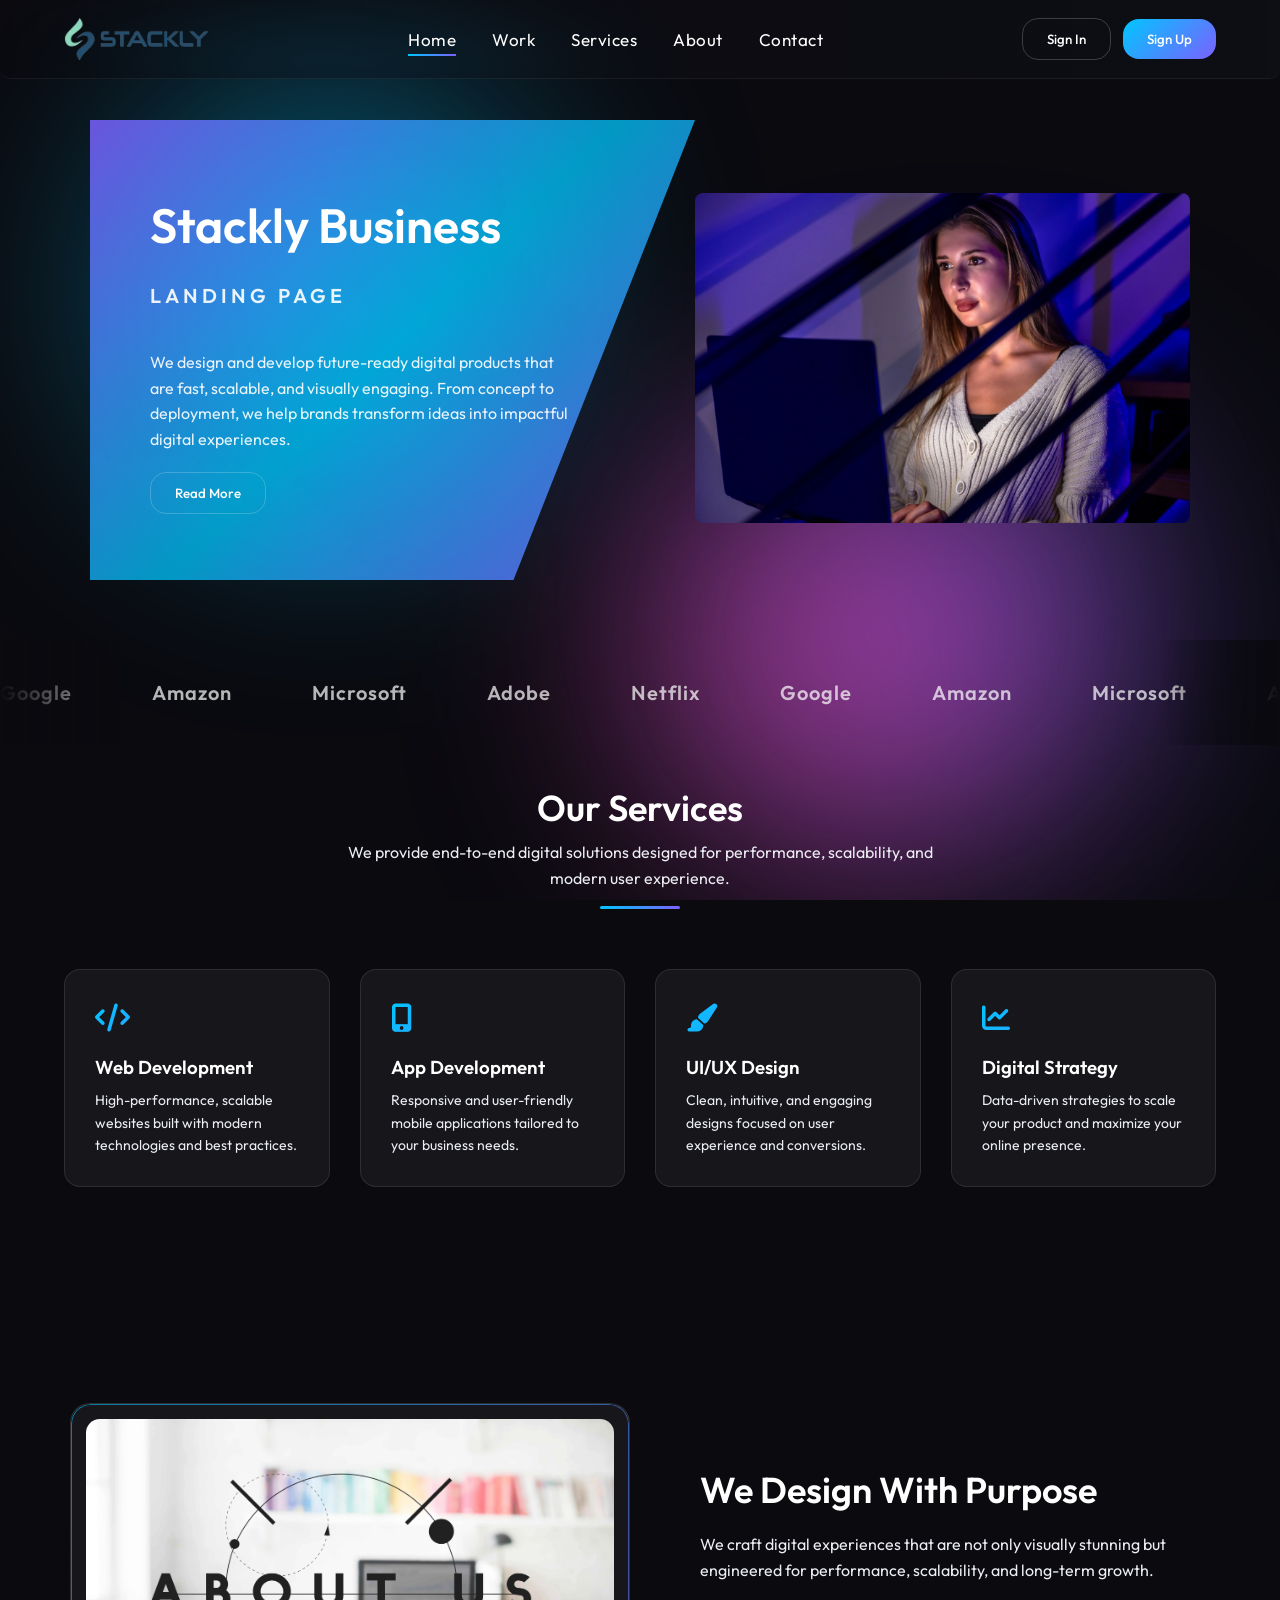
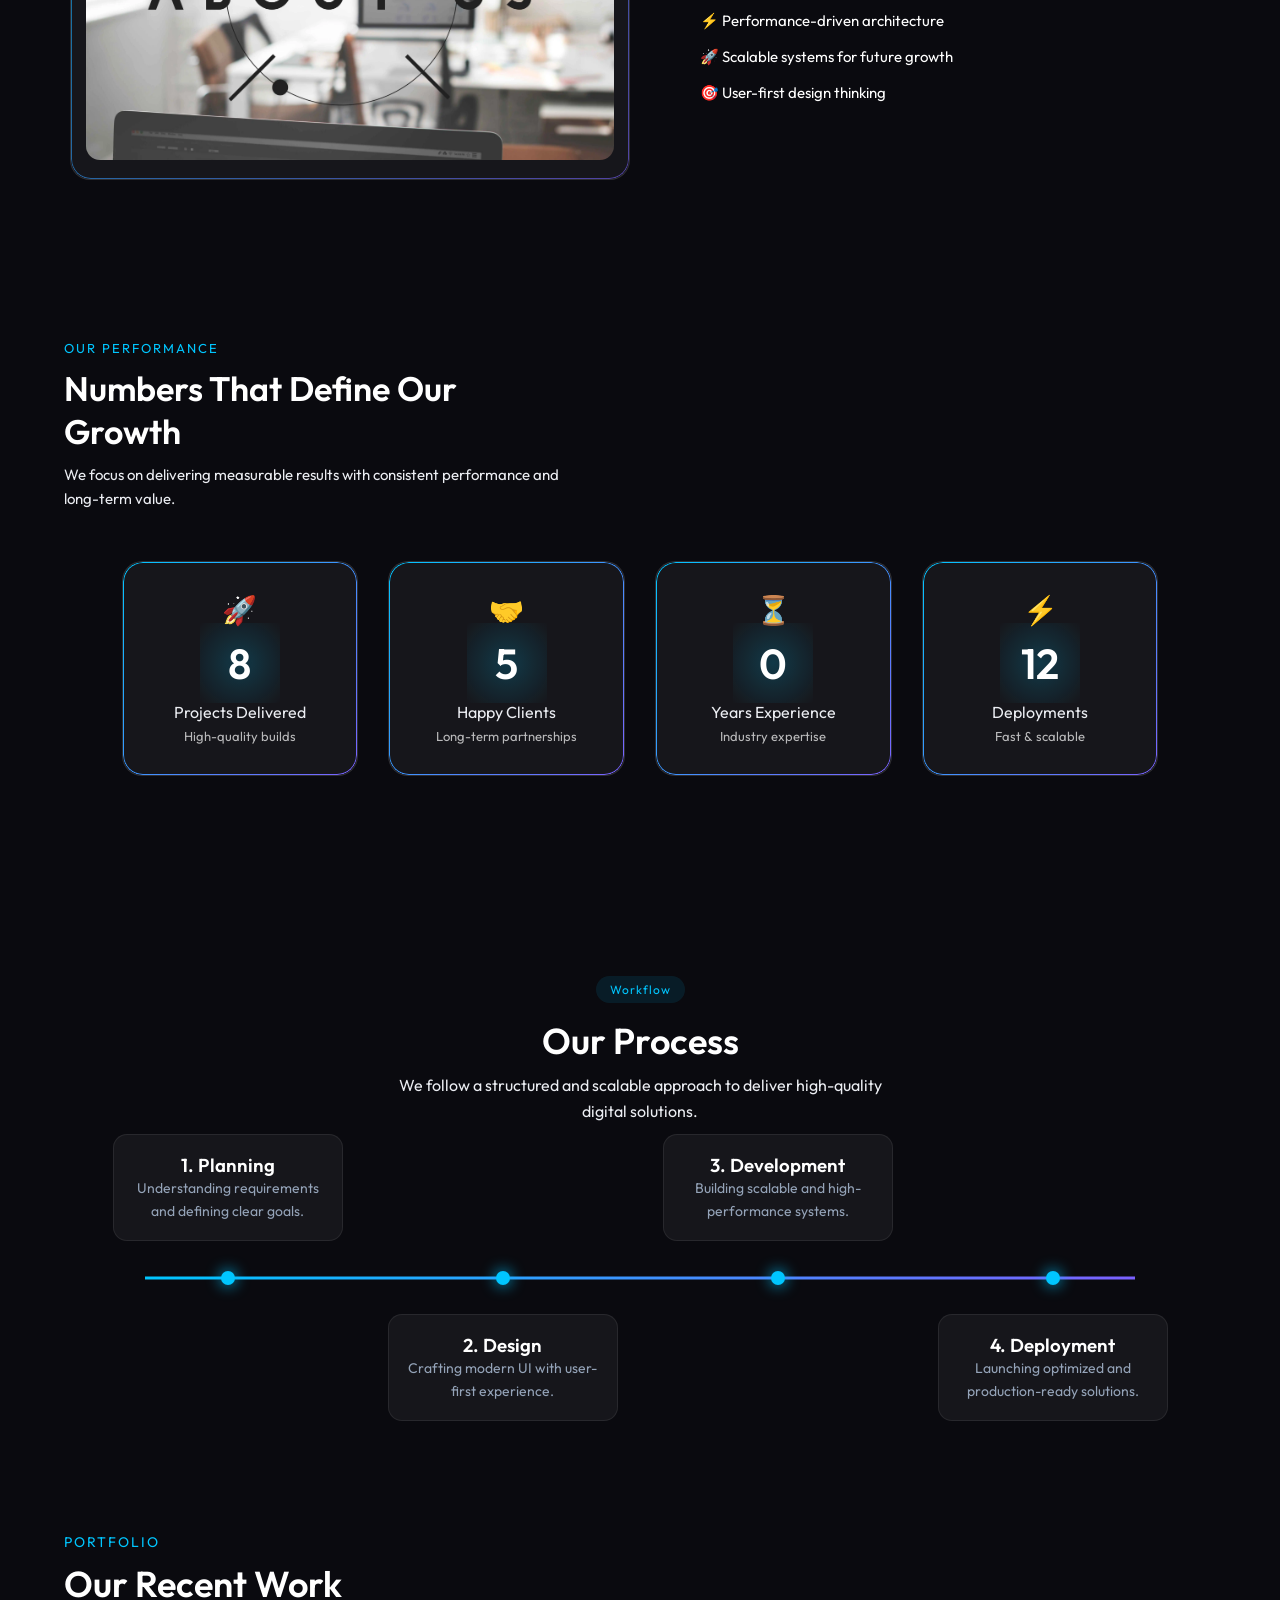
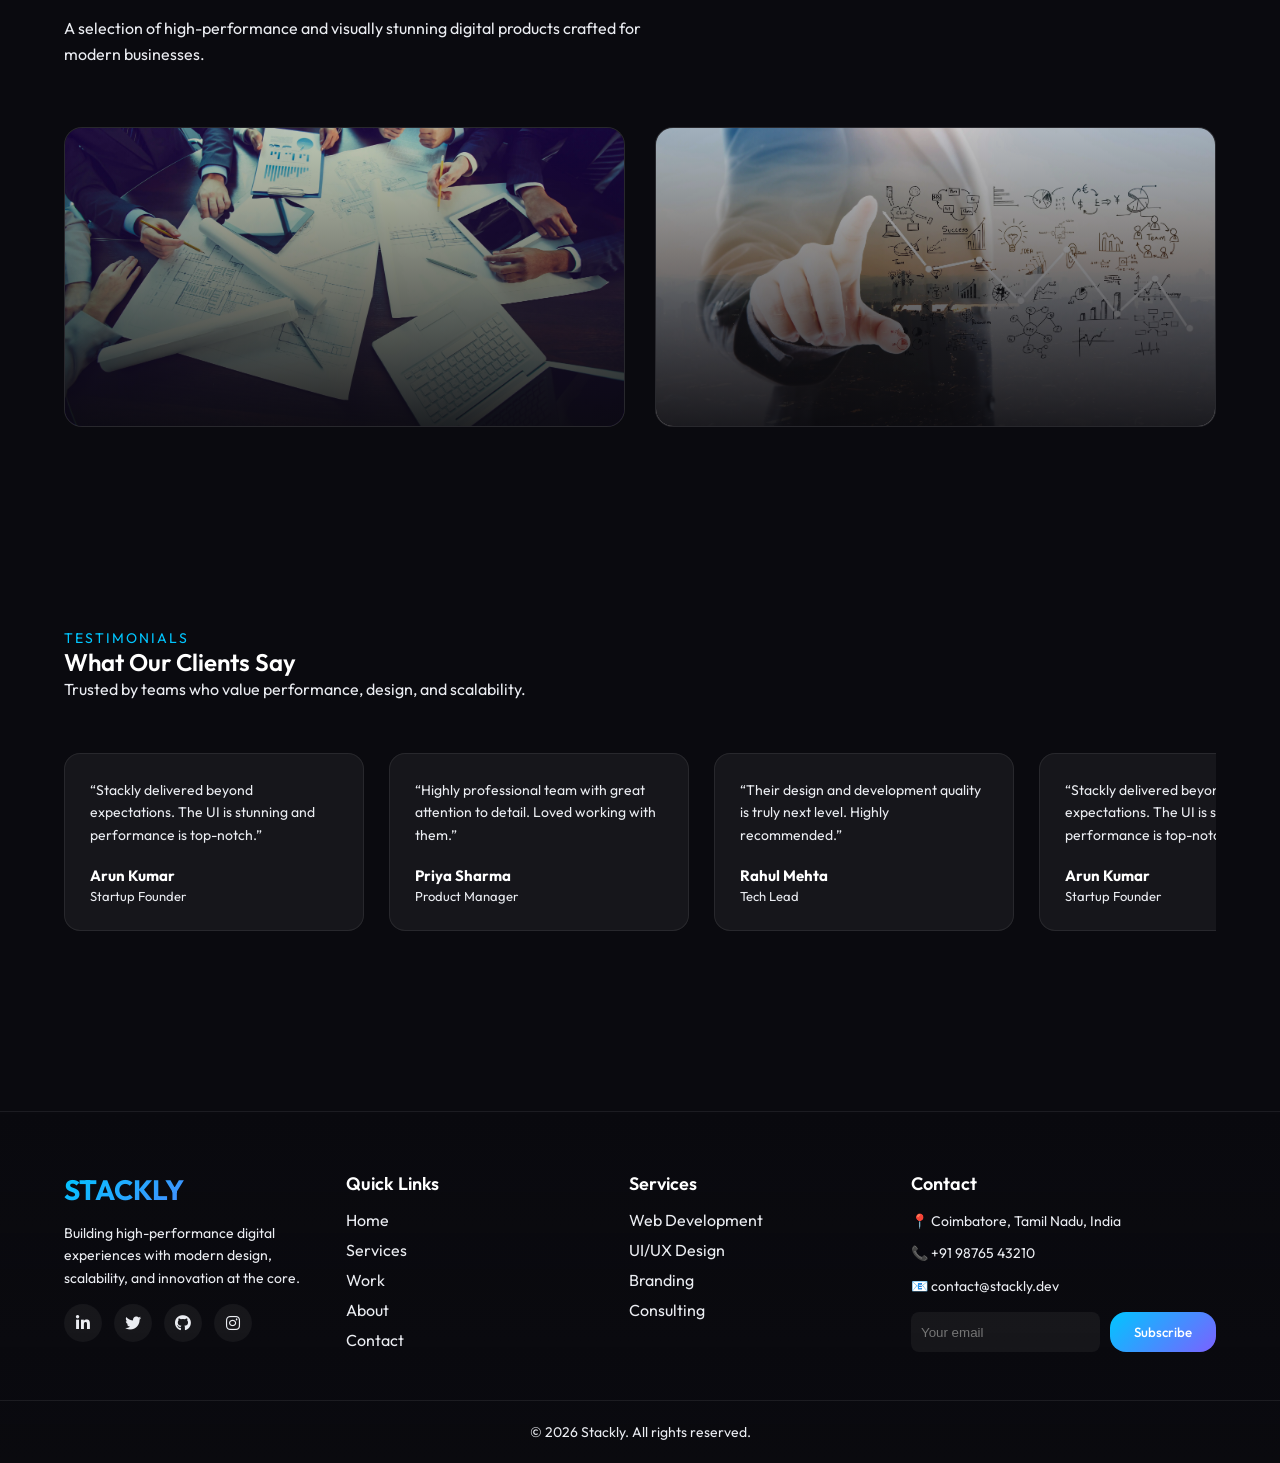
==== commit 2330dd6a: "Modified tester feedback" ====
--- a/index.html
+++ b/index.html
@@ -33,7 +33,9 @@
     <div class="nav-inner">
 
       <!-- Logo (Clickable Home) -->
-      <a href="index.html" class="logo">Stackly</a>
+      <a href="index.html" class="logo">
+        <img src="./Assets/logo-stackly.webp" alt="Stackly Logo">
+      </a>
 
       <!-- Navigation -->
       <nav class="nav-links">
@@ -42,6 +44,12 @@
         <a href="404.html" class="nav-item">Services</a>
         <a href="404.html" class="nav-item">About</a>
         <a href="404.html" class="nav-item">Contact</a>
+        <button class="btn ghost" onclick="location.href='404.html'">
+          Sign In
+        </button>
+        <button class="btn primary" onclick="location.href='404.html'">
+          Sign Up
+        </button>
       </nav>
 
       <!-- CTA -->
@@ -433,6 +441,7 @@
       <h3>Quick Links</h3>
       <a href="404.html">Home</a>
       <a href="404.html">Services</a>
+      <a href="404.html">Work</a>
       <a href="404.html">About</a>
       <a href="404.html">Contact</a>
     </div>
--- a/style.css
+++ b/style.css
@@ -13,7 +13,8 @@
   --secondary: #7b61ff;
 
   --text-main: #ffffff;
-  --text-muted: #a0a0b0;
+  --text-muted: #ebedf2;
+  --text-soft: #8f96a3;
 
   --glass: rgba(255, 255, 255, 0.05);
   --border-glass: rgba(255, 255, 255, 0.1);
@@ -253,6 +254,28 @@
   transform: scale(1.05);
 }
 
+/* ================= LOGO ================= */
+.logo {
+  display: flex;
+  align-items: center;
+  text-decoration: none;
+}
+
+.logo img {
+  height: 42px; /* 🔥 adjust if needed */
+  width: auto;
+
+  object-fit: contain;
+
+  transition: 0.4s ease;
+}
+
+/* Hover */
+.logo:hover img {
+  transform: scale(1.05);
+  filter: drop-shadow(0 0 12px rgba(0,198,255,0.35));
+}
+
 /* ================= NAV LINKS ================= */
 .nav-links {
   display: flex;
@@ -330,6 +353,11 @@
   background: rgba(255,255,255,0.05);
 }
 
+/* HIDE MOBILE MENU BUTTONS ON DESKTOP */
+.nav-links .btn {
+  display: none;
+}
+
 /* ================= MENU BUTTON ================= */
 .menu-btn {
   display: none;
@@ -348,7 +376,7 @@
 
     background: rgba(10, 10, 15, 0.95);
     backdrop-filter: blur(12px);
-
+    height:100vh;
     flex-direction: column;
     align-items: center;
     gap: 20px;
@@ -361,11 +389,30 @@
     z-index: 999;
   }
 
+  .nav-item:hover {
+    width: auto; /* 🔥 prevent stretching */
+  }
+
+  .nav-links .btn {
+    width: auto; /* 🔥 prevent full width buttons */
+    min-width: 180px;
+  }
   .nav-links.active {
     transform: translateY(0);
     opacity: 1;
     visibility: visible;
     pointer-events: auto;
+  }
+  .nav-cta .btn {
+    display: none;
+  }
+
+  /* SHOW BUTTONS INSIDE MENU */
+  .nav-links .btn {
+    display: block;
+    width: 80%;
+    max-width: 220px;
+    text-align: center;
   }
   
   .menu-btn {
@@ -1286,7 +1333,7 @@
 }
 
 .process-header p {
-  color: #a0a0b0;
+  color: #ebedf2;
   max-width: 500px;
   margin: auto;
 }
@@ -1360,6 +1407,9 @@
 
   transition: 0.4s;
 }
+.process-card p{
+  color:#ebedf2;
+}
 
 /* ZIG-ZAG (DESKTOP) */
 .process-step:nth-child(odd) .process-card {
@@ -1398,6 +1448,9 @@
     flex-direction: column;
     padding: 40px 0;
   }
+  .process-card p{
+  color:#ebedf2;
+}
 
   /* VERTICAL LINE */
   .process-line::before {
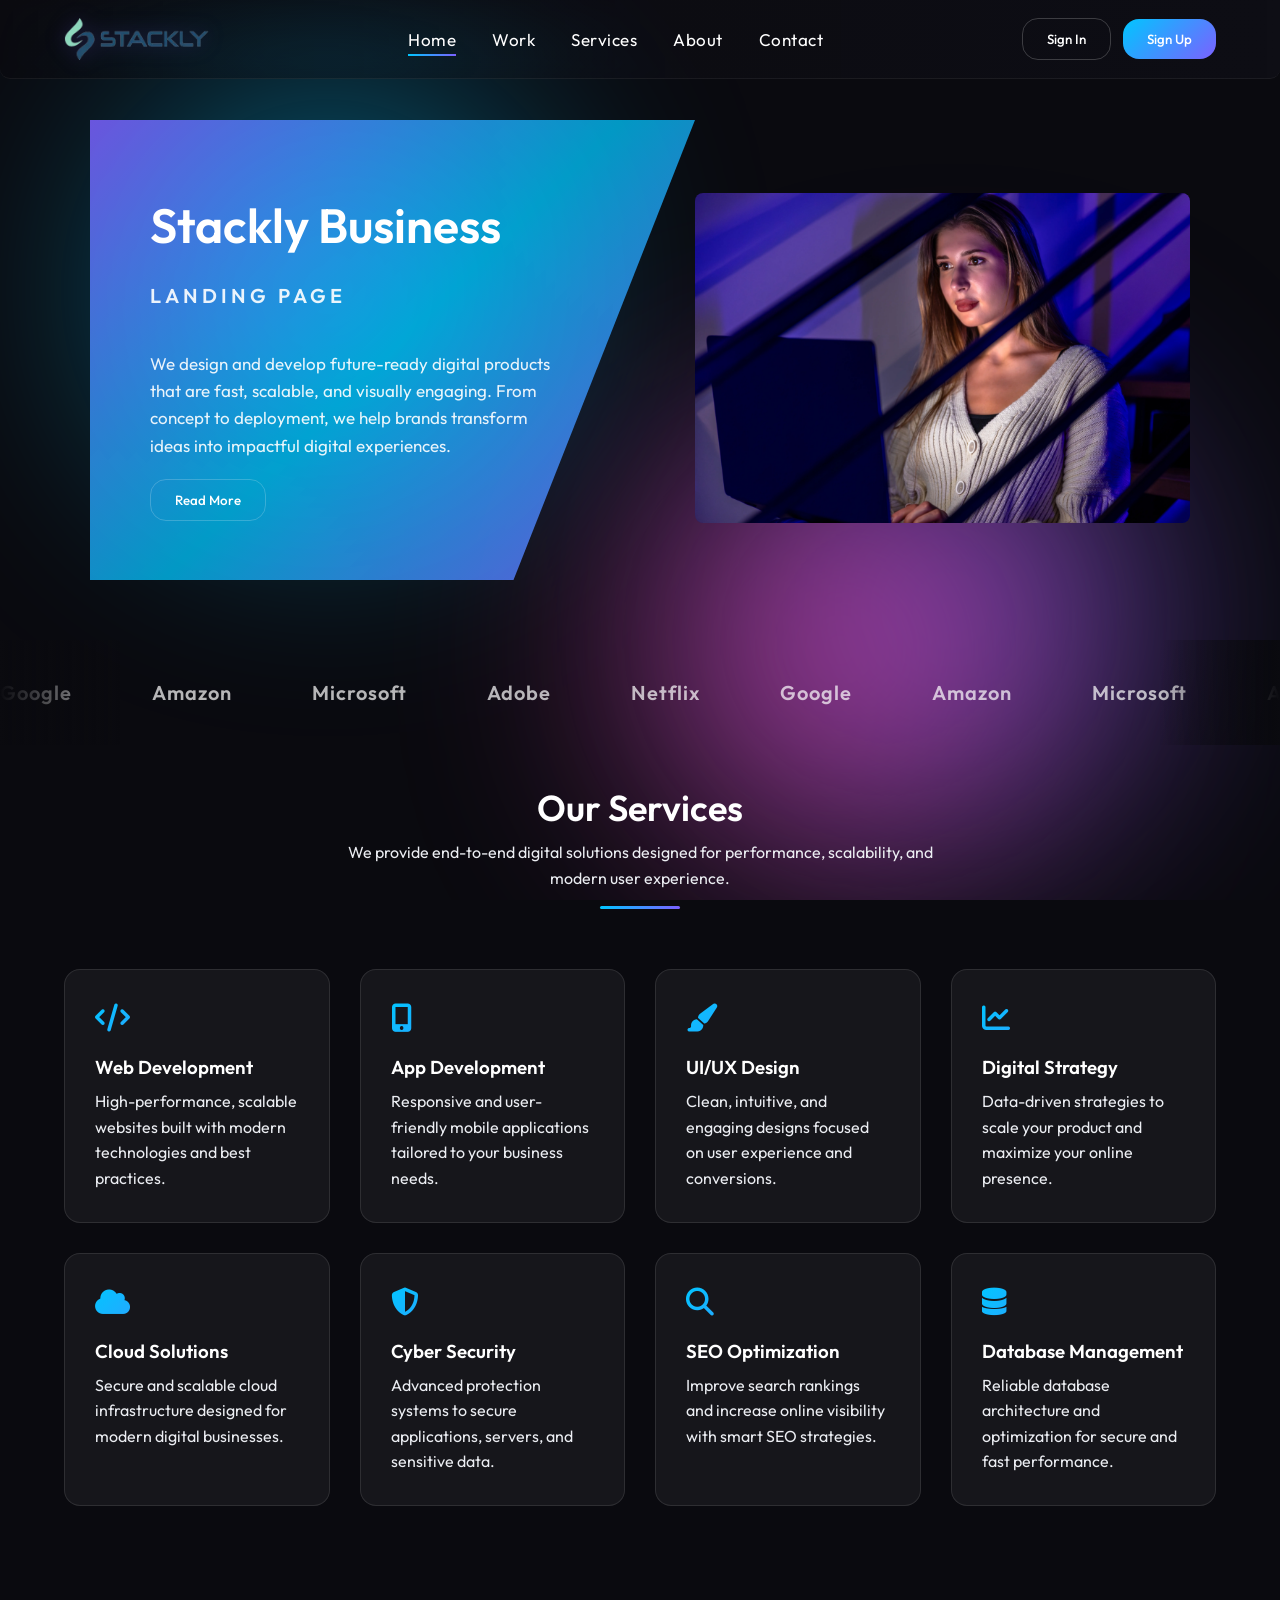
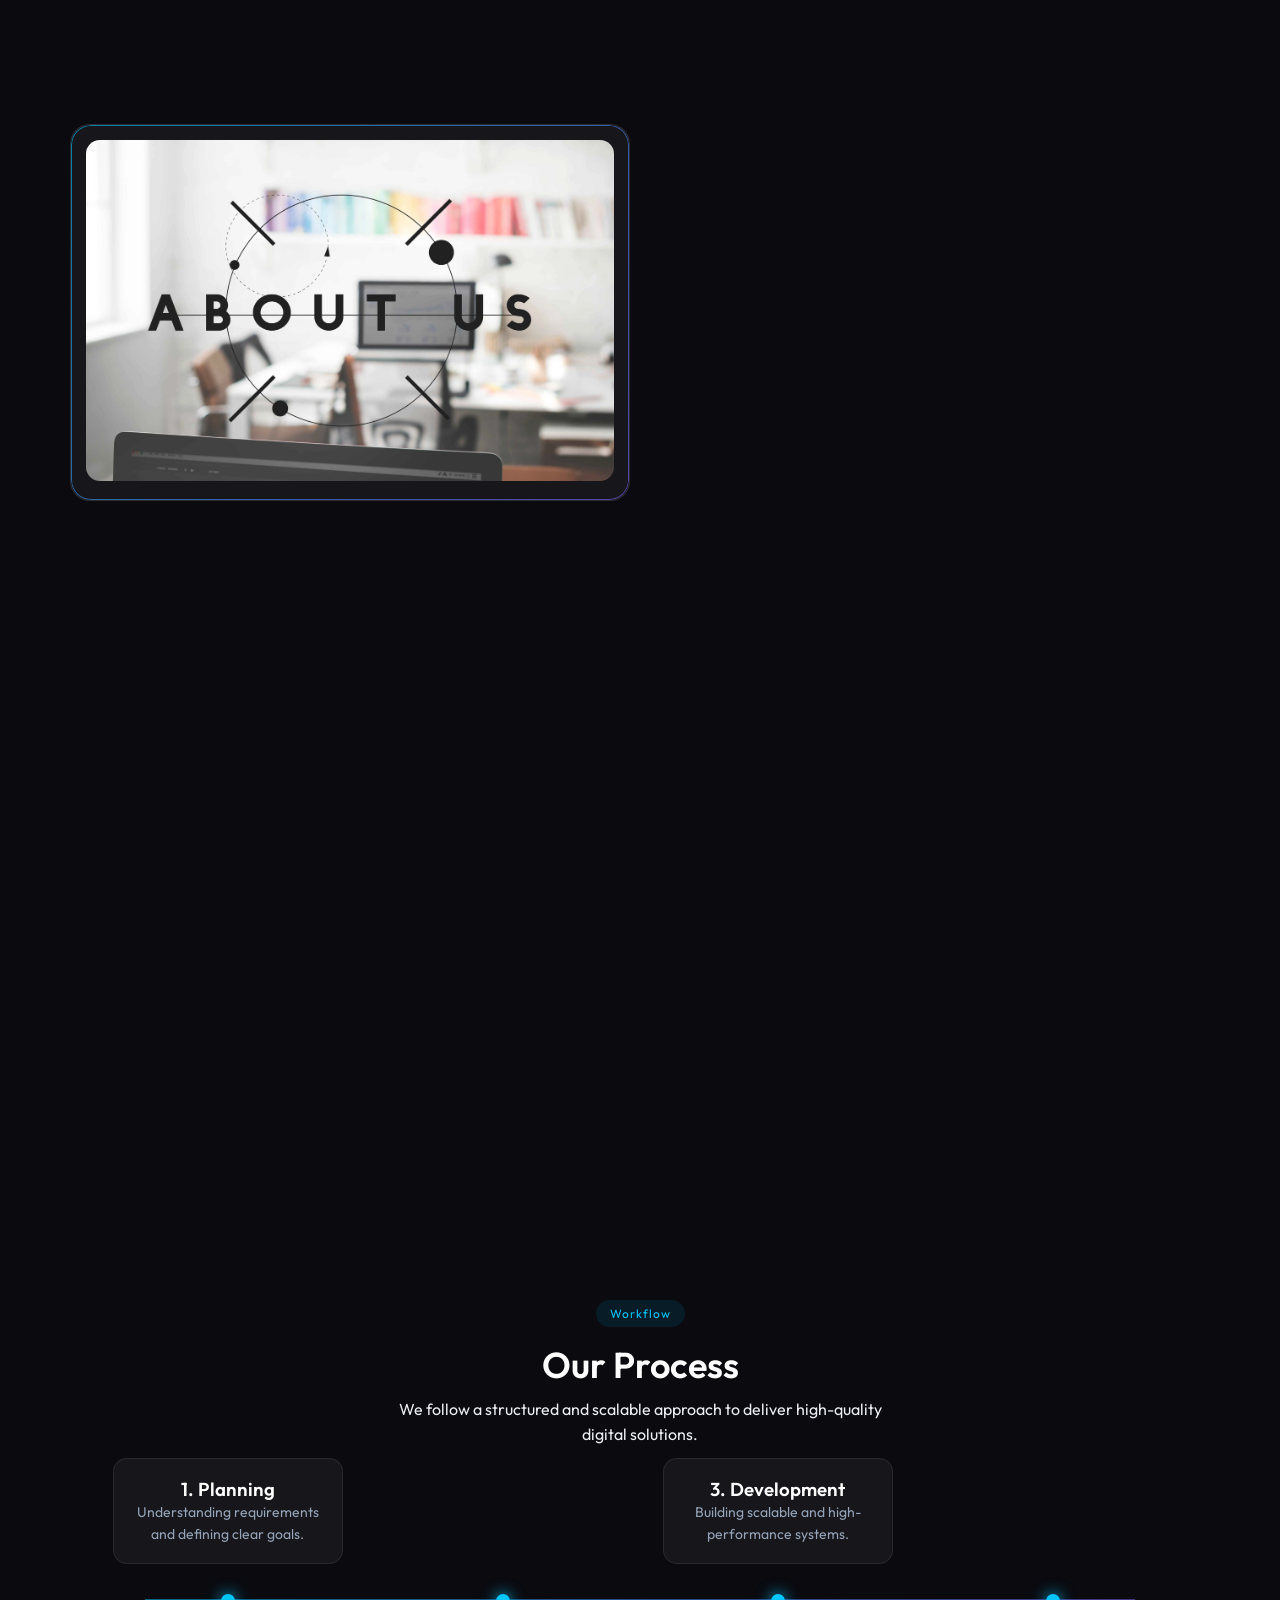
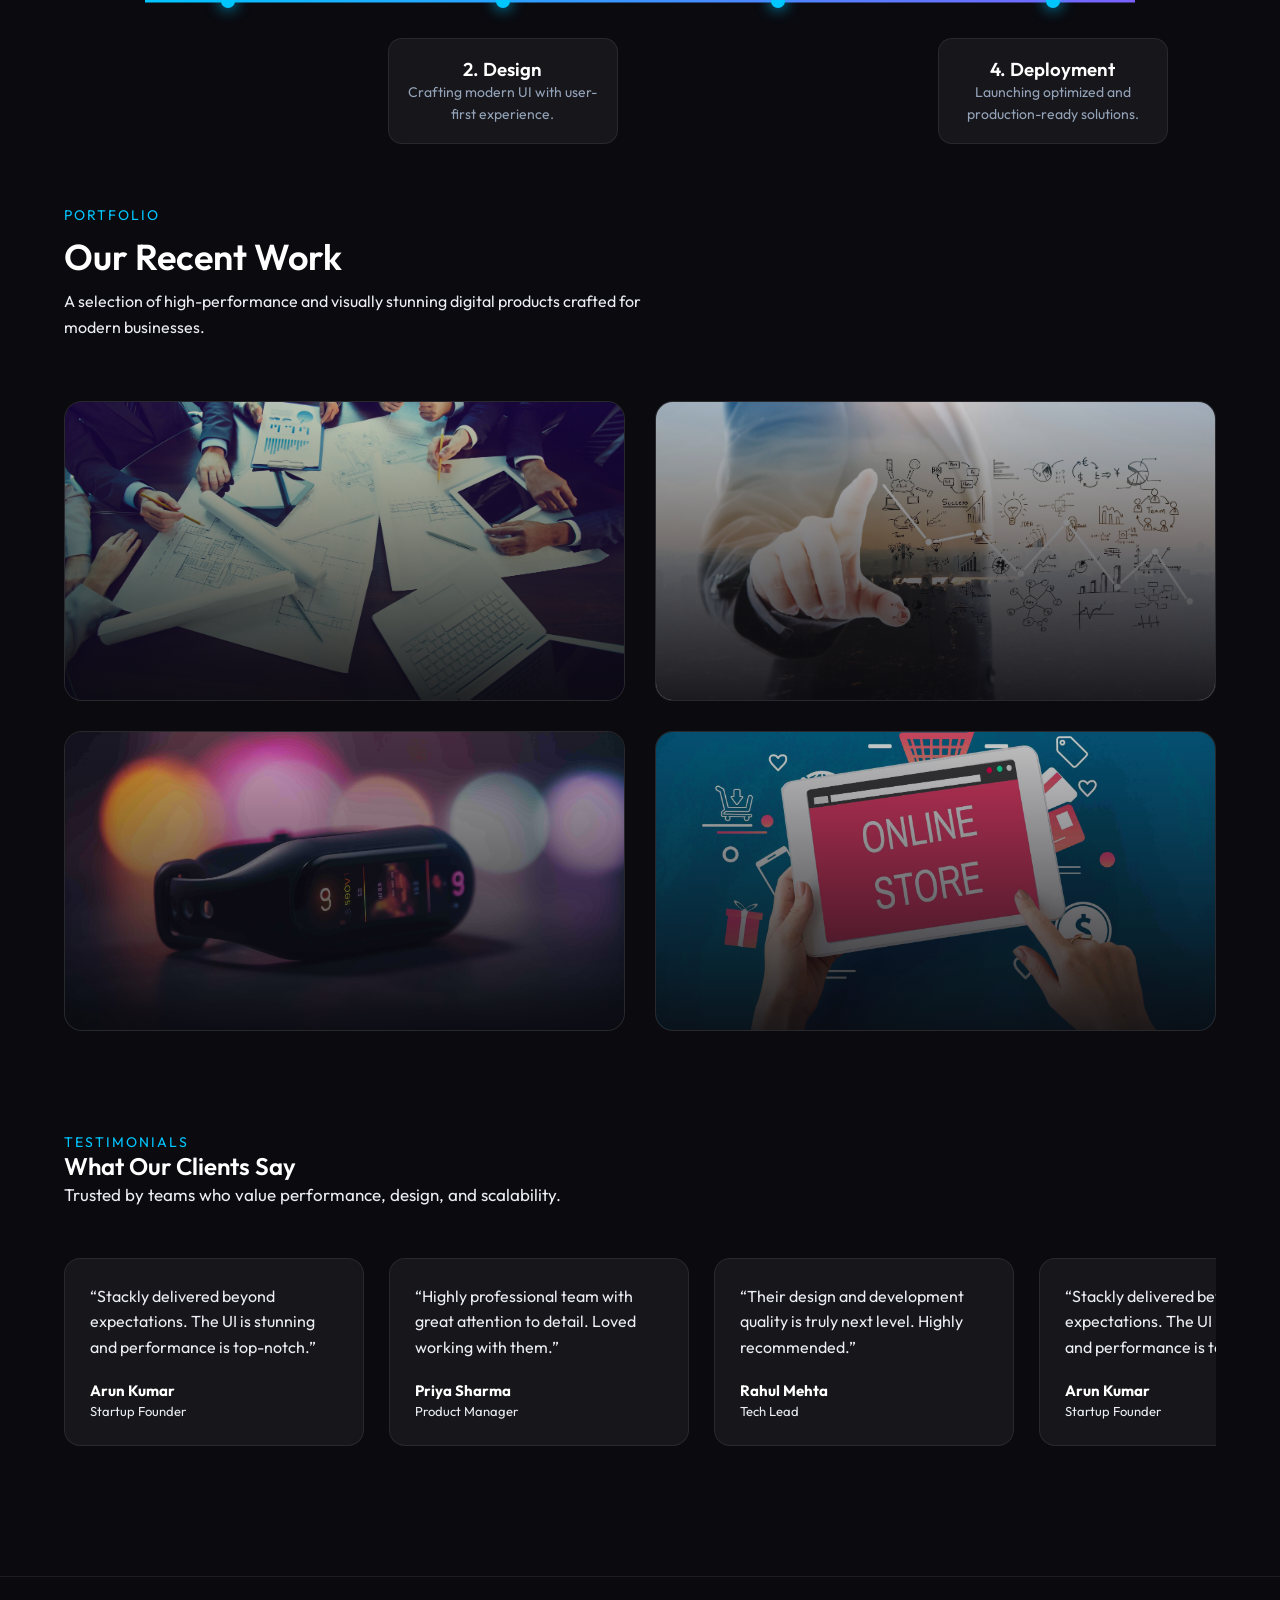
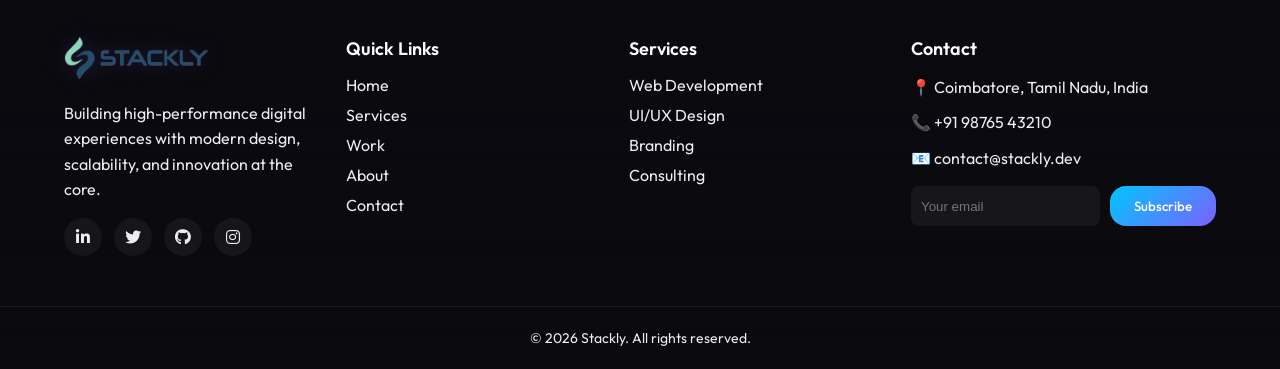
==== commit 0e6fe09a: "Added more contents" ====
--- a/index.html
+++ b/index.html
@@ -156,6 +156,29 @@
           <h3>Digital Strategy</h3>
           <p>Data-driven strategies to scale your product and maximize your online presence.</p>
         </div>
+        <div class="service-card glass">
+          <div class="icon"><i class="fas fa-cloud"></i></div>
+          <h3>Cloud Solutions</h3>
+          <p>Secure and scalable cloud infrastructure designed for modern digital businesses.</p>
+        </div>
+
+        <div class="service-card glass">
+          <div class="icon"><i class="fas fa-shield-alt"></i></div>
+          <h3>Cyber Security</h3>
+          <p>Advanced protection systems to secure applications, servers, and sensitive data.</p>
+        </div>
+
+        <div class="service-card glass">
+          <div class="icon"><i class="fas fa-search"></i></div>
+          <h3>SEO Optimization</h3>
+          <p>Improve search rankings and increase online visibility with smart SEO strategies.</p>
+        </div>
+
+        <div class="service-card glass">
+          <div class="icon"><i class="fas fa-database"></i></div>
+          <h3>Database Management</h3>
+          <p>Reliable database architecture and optimization for secure and fast performance.</p>
+        </div>
 
       </div>
 
@@ -339,6 +362,28 @@
           </div>
         </div>
 
+         <div class="project">
+          <img src="./Assets/fitness-img.webp" alt="project3">
+          <div class="overlay"></div>
+
+          <div class="project-content">
+            <span class="project-tag">Mobile App</span>
+            <h3>Fitness Tracker</h3>
+            <p>Interactive fitness application with activity tracking and personalized insights.</p>
+          </div>
+        </div>
+
+        <div class="project">
+          <img src="./Assets/online-store-img.webp" alt="project4">
+          <div class="overlay"></div>
+
+          <div class="project-content">
+            <span class="project-tag">E-Commerce</span>
+            <h3>Online Store</h3>
+            <p>Modern shopping platform with secure payments and seamless user experience.</p>
+          </div>
+        </div>
+
       </div>
 
     </div> <!-- ✅ END container -->
@@ -422,7 +467,9 @@
 
     <!-- BRAND -->
     <div class="footer-col">
-      <h2 class="footer-logo">STACKLY</h2>
+      <a href="index.html" class="logo">
+        <img src="./Assets/logo-stackly.webp" alt="Stackly Logo">
+      </a>
       <p class="footer-desc">
         Building high-performance digital experiences with modern design,
         scalability, and innovation at the core.
--- a/style.css
+++ b/style.css
@@ -159,6 +159,7 @@
 p {
   color: var(--text-muted);
   line-height: 1.6;
+  font-size: 17px;
 }
 
 /* Nav-Bar styling*/
@@ -264,7 +265,7 @@
 .logo img {
   height: 42px; /* 🔥 adjust if needed */
   width: auto;
-
+  filter: drop-shadow(0 0 10px rgba(123,97,255,0.25));
   object-fit: contain;
 
   transition: 0.4s ease;
@@ -418,6 +419,9 @@
   .menu-btn {
     display: block;
   }
+  .logo img {
+    height: 36px;
+  }
 }
 /* Hero section */
 
@@ -791,6 +795,7 @@
 
 .section-header p {
   color: var(--text-muted);
+  font-size: 16px;
 }
 
 /* subtle accent line */
@@ -838,7 +843,7 @@
 
 /* DESCRIPTION */
 .service-card p {
-  font-size: 14px;
+  font-size: 16px;
 }
 
 /* HOVER LIFT */
@@ -1036,7 +1041,7 @@
 
 .about-points p {
   margin-bottom: 12px;
-  font-size: 15px;
+  font-size: 16px;
   color: #fff;
 
   opacity: 0;
@@ -1336,6 +1341,7 @@
   color: #ebedf2;
   max-width: 500px;
   margin: auto;
+  font-size: 16px;
 }
 
 /* =========================
@@ -1408,7 +1414,8 @@
   transition: 0.4s;
 }
 .process-card p{
-  color:#ebedf2;
+  color:#ffffff;
+  font-size: 16px;
 }
 
 /* ZIG-ZAG (DESKTOP) */
@@ -1644,7 +1651,7 @@
 
 /* CONTACT */
 .footer-col p {
-  font-size: 14px;
+  font-size: 16px;
   margin-bottom: 10px;
   color: var(--text-muted);
 }
@@ -1705,7 +1712,7 @@
 /* ================= SHOWCASE ================= */
 /* ================= SHOWCASE ================= */
 .showcase {
-  padding: 100px 0; /* 🔥 matches your sections */
+  padding: 50px 0; /* 🔥 matches your sections */
 }
 
 /* ================= HEADER ================= */
@@ -1728,6 +1735,7 @@
 
 .showcase-header p {
   color: var(--text-muted);
+  font-size: 16px;
 }
 
 /* ================= GRID ================= */
@@ -1853,7 +1861,7 @@
 
 /* ================= TESTIMONIALS ================= */
 .testimonials {
-  padding: 100px 0;
+  padding: 50px 0;
 }
 
 /* HEADER */
@@ -1897,7 +1905,7 @@
 
 /* TEXT */
 .testimonial-card p {
-  font-size: 14px;
+  font-size: 16px;
   margin-bottom: 20px;
   color: var(--text-muted);
 }
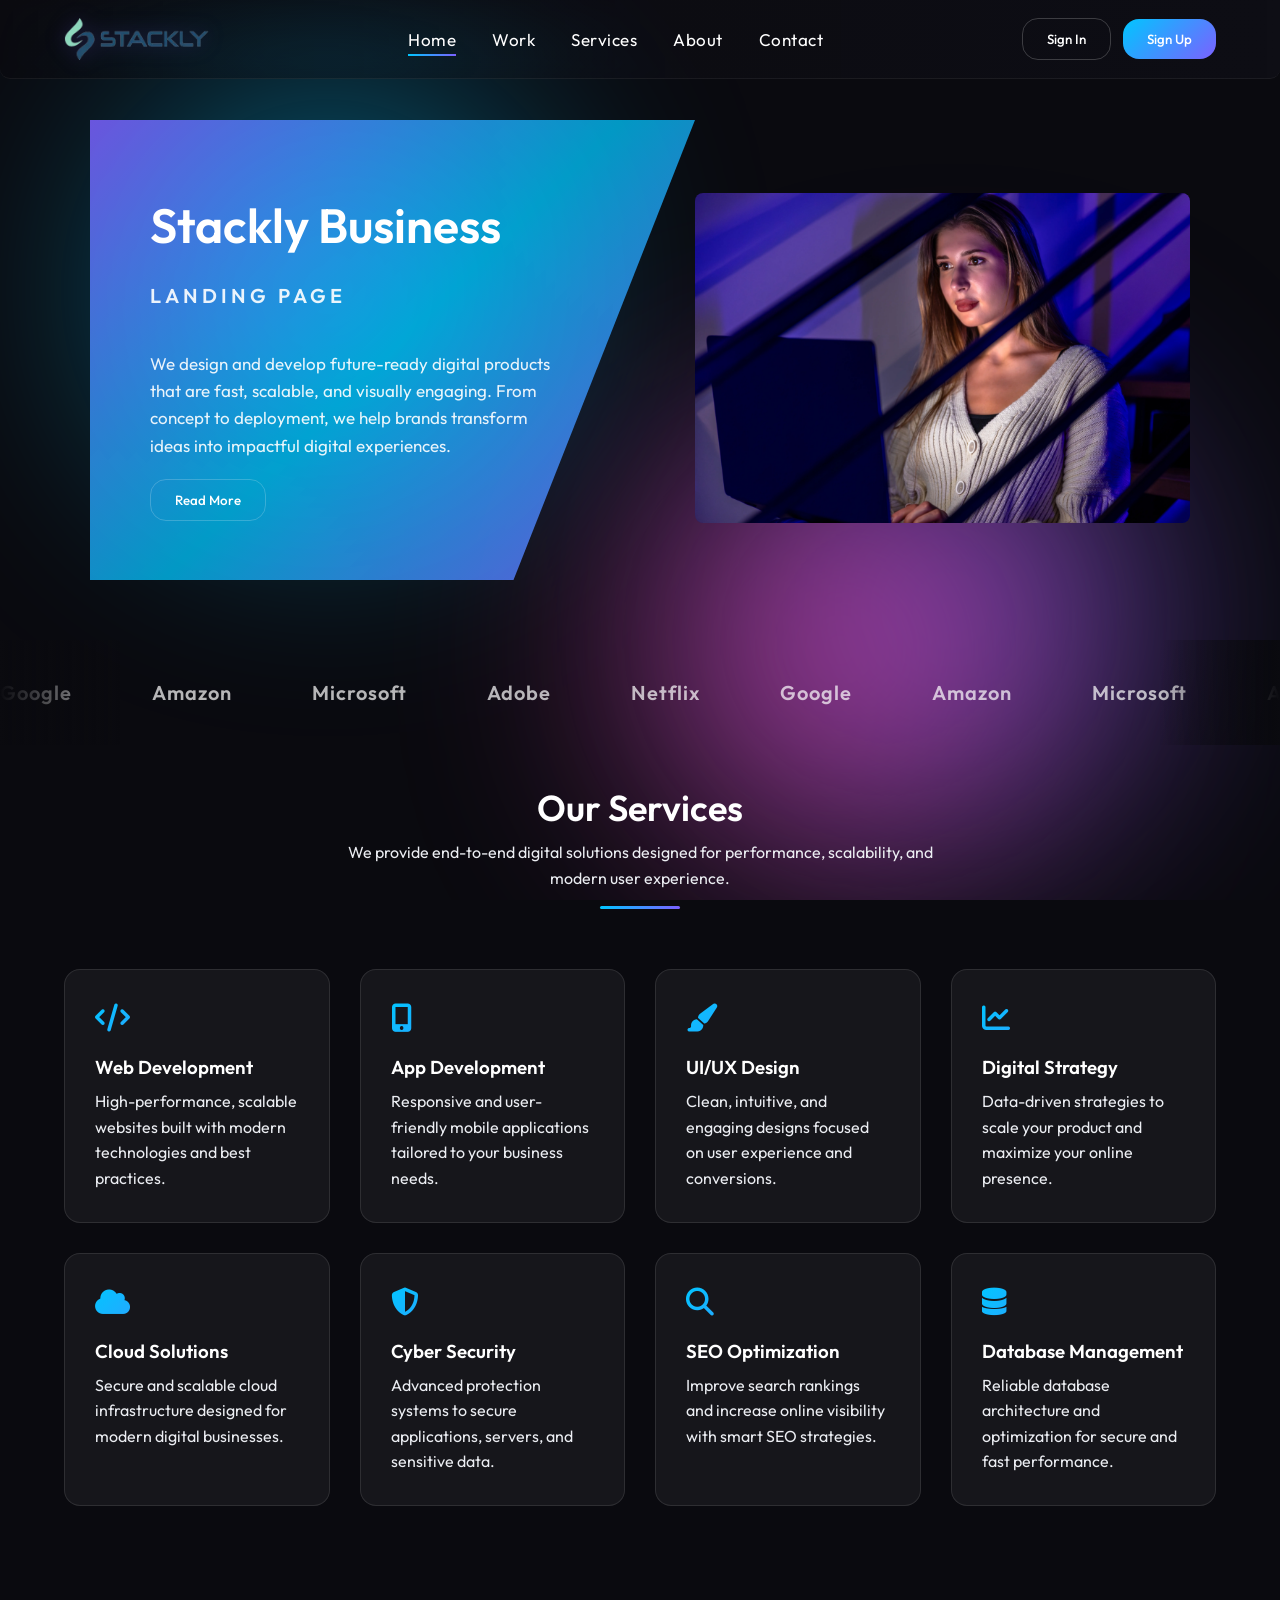
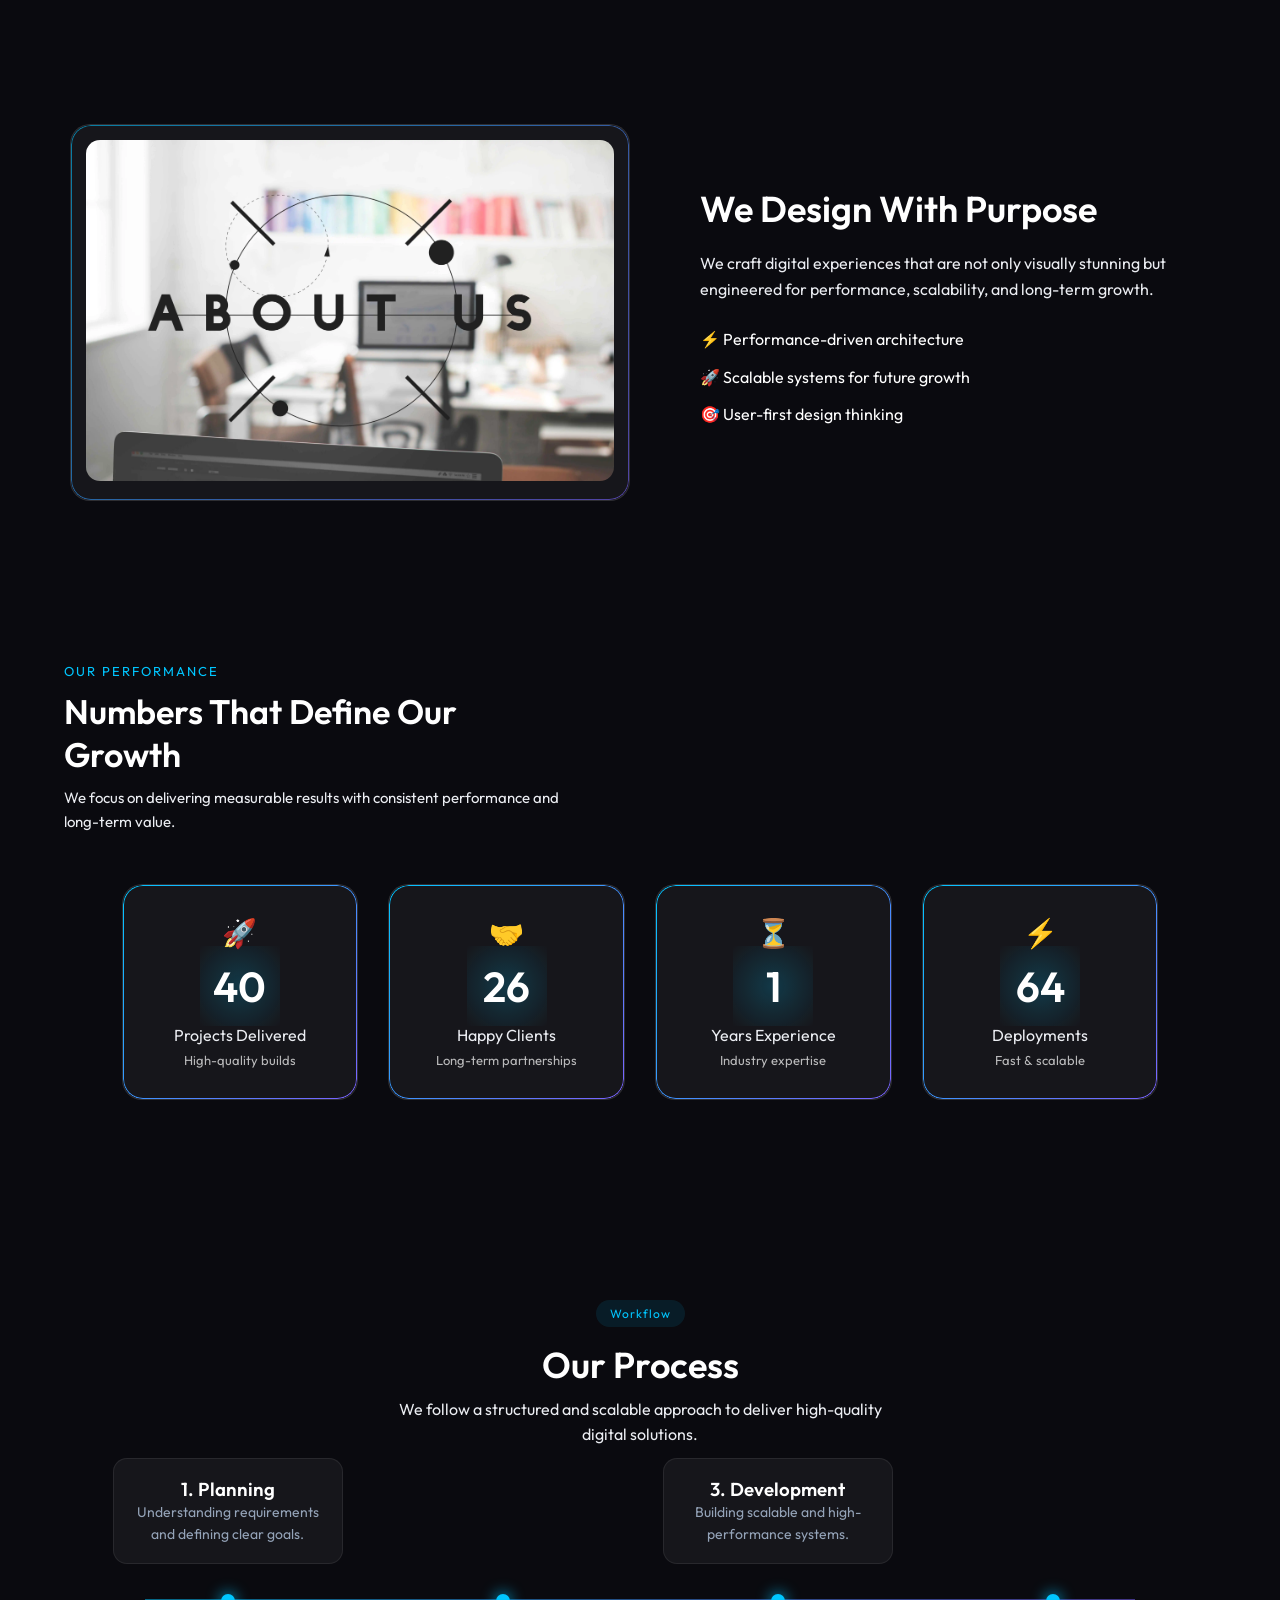
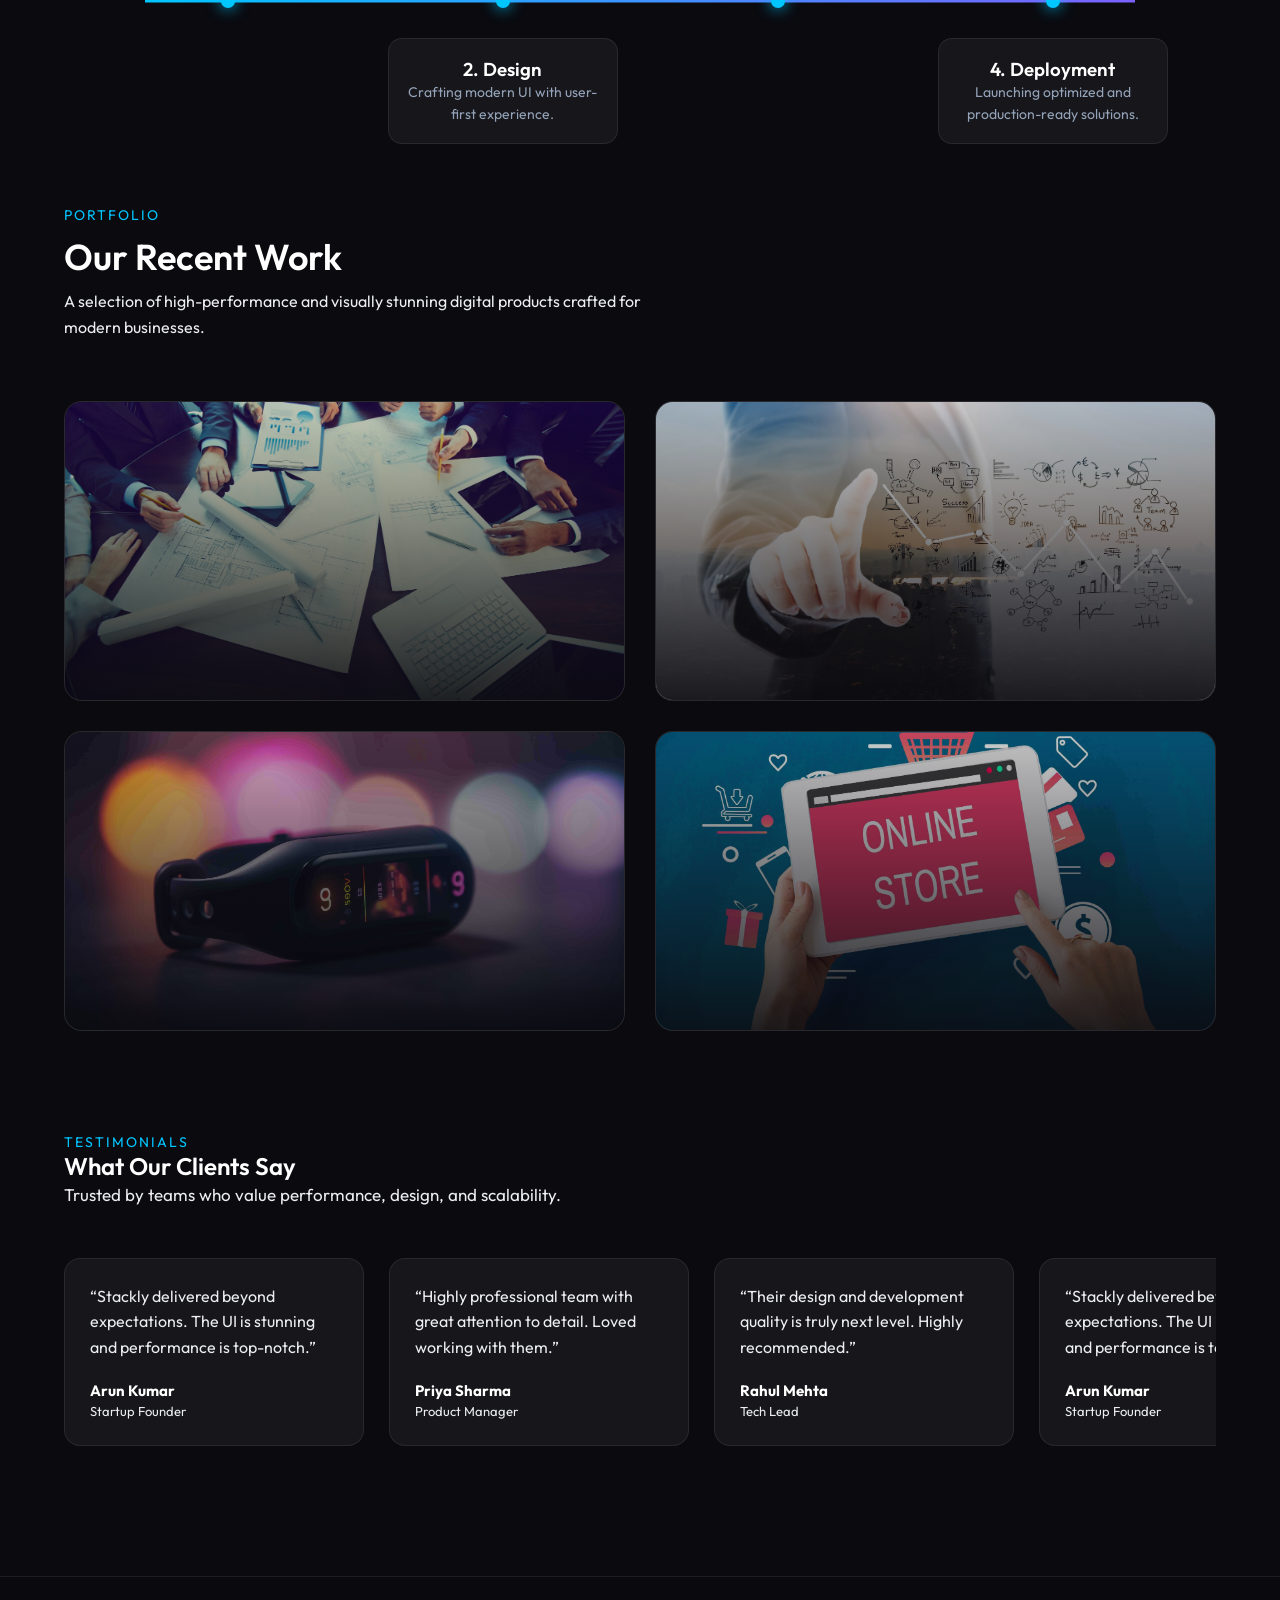
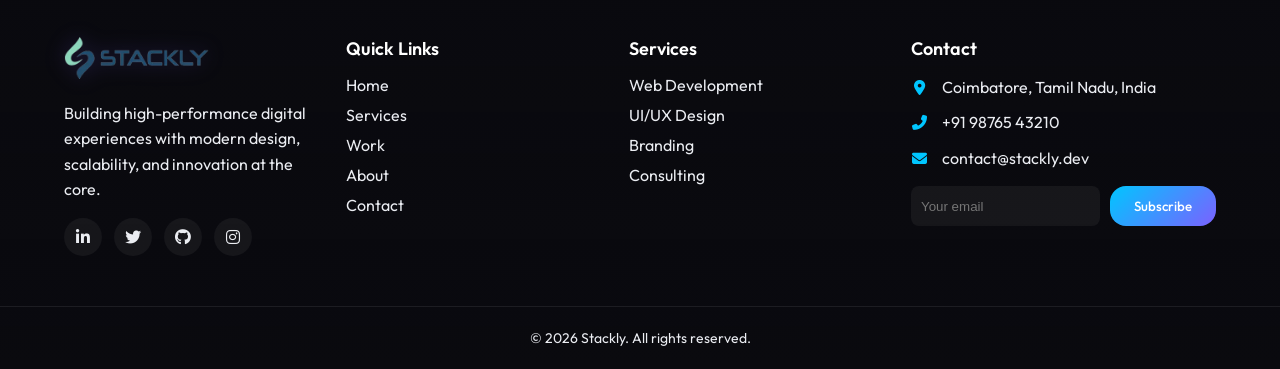
==== commit 8d5c71d1: "Icon style and 404 page added" ====
--- a/index.html
+++ b/index.html
@@ -476,10 +476,10 @@
       </p>
 
       <div class="footer-socials">
-        <a href="#"><i class="fab fa-linkedin-in"></i></a>
-        <a href="#"><i class="fab fa-twitter"></i></a>
-        <a href="#"><i class="fab fa-github"></i></a>
-        <a href="#"><i class="fab fa-instagram"></i></a>
+        <a href="404.html"><i class="fab fa-linkedin-in"></i></a>
+        <a href="404.html"><i class="fab fa-twitter"></i></a>
+        <a href="404.html"><i class="fab fa-github"></i></a>
+        <a href="404.html"><i class="fab fa-instagram"></i></a>
       </div>
     </div>
 
@@ -505,9 +505,9 @@
     <!-- CONTACT -->
     <div class="footer-col">
       <h3>Contact</h3>
-      <p>📍 Coimbatore, Tamil Nadu, India</p>
-      <p>📞 +91 98765 43210</p>
-      <p>📧 contact@stackly.dev</p>
+      <p><i class="fas fa-map-marker-alt"></i> Coimbatore, Tamil Nadu, India</p>
+      <p><i class="fas fa-phone-alt"></i> +91 98765 43210</p>
+      <p><i class="fas fa-envelope"></i> contact@stackly.dev</p>
 
       <div class="newsletter">
         <input type="email" placeholder="Your email">
--- a/style.css
+++ b/style.css
@@ -1656,6 +1656,21 @@
   color: var(--text-muted);
 }
 
+.footer-col p i {
+  color: var(--primary);
+  margin-right: 10px;
+  font-size: 15px;
+  width: 18px;
+  text-align: center;
+  transition: 0.3s ease;
+}
+
+/* Hover effect */
+.footer-col p:hover i {
+  color: #7b61ff;
+  transform: scale(1.15);
+} 
+
 /* NEWSLETTER */
 .newsletter {
   display: flex;
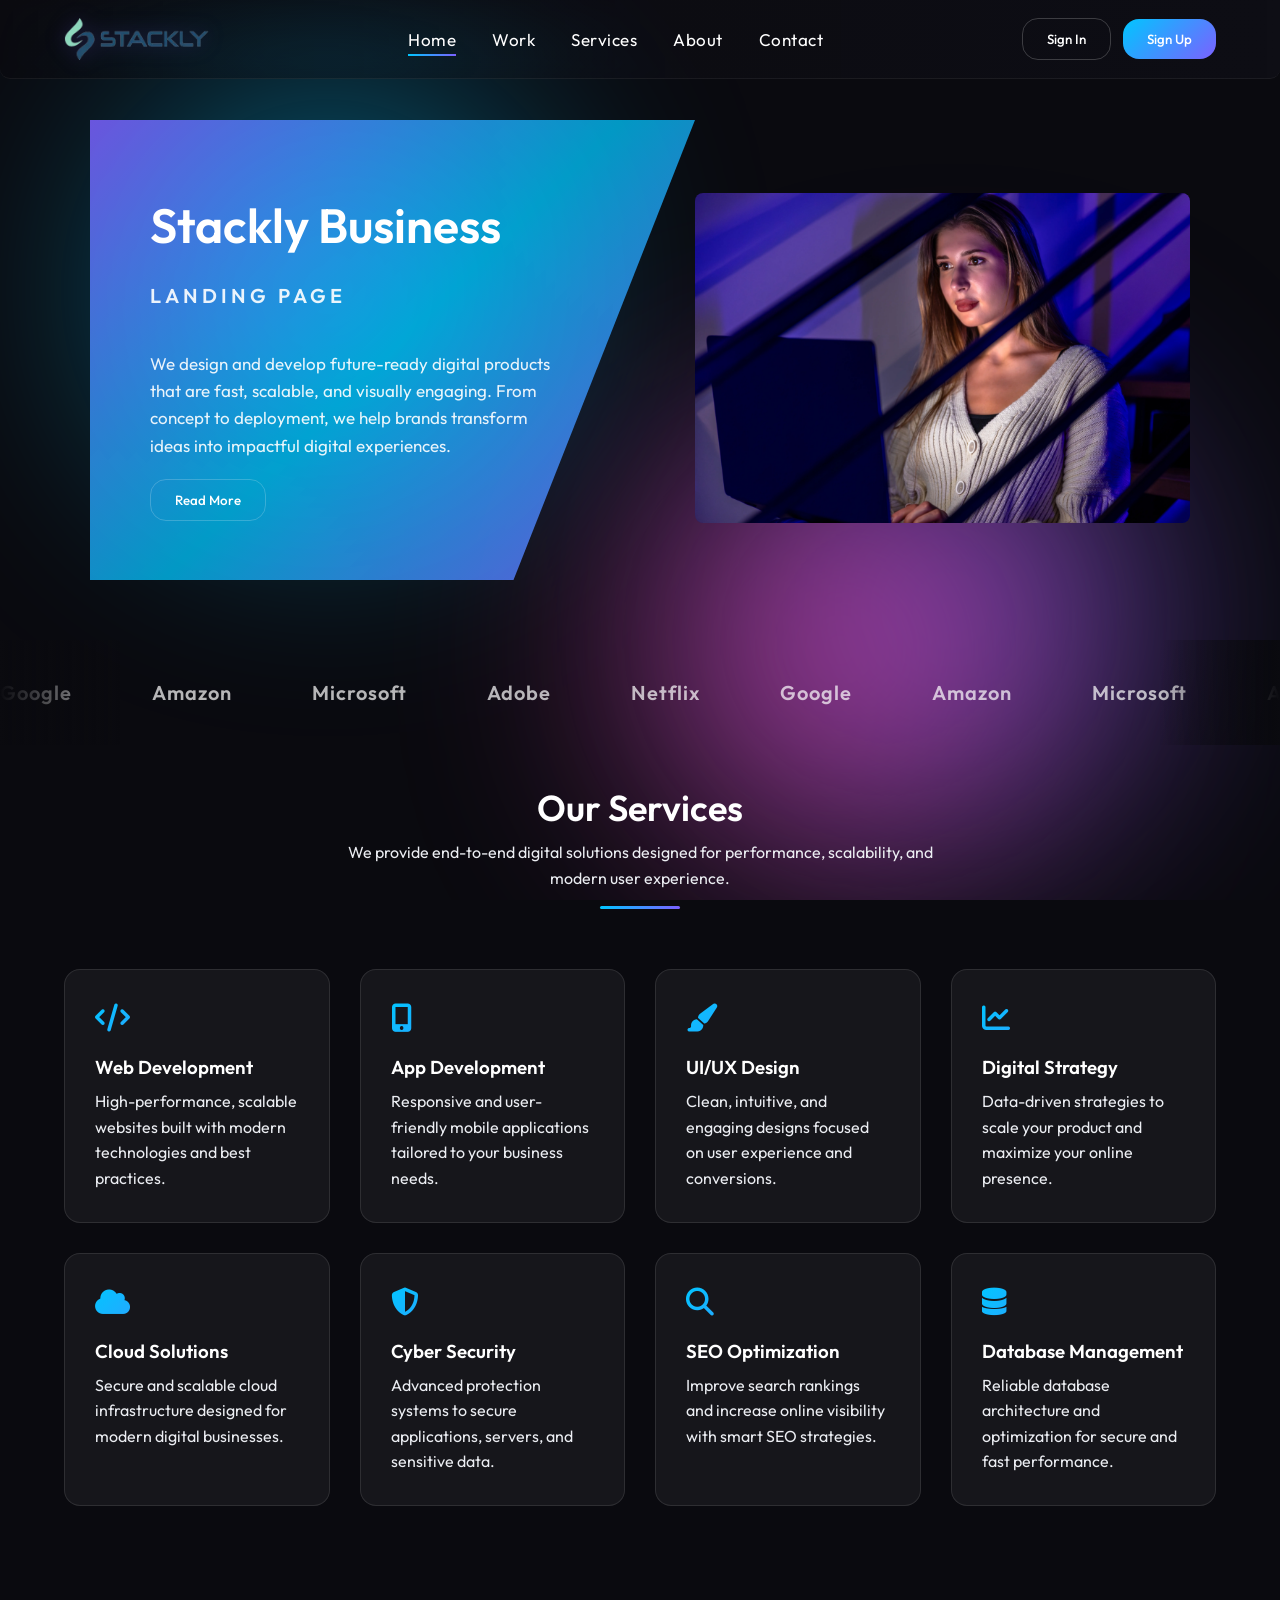
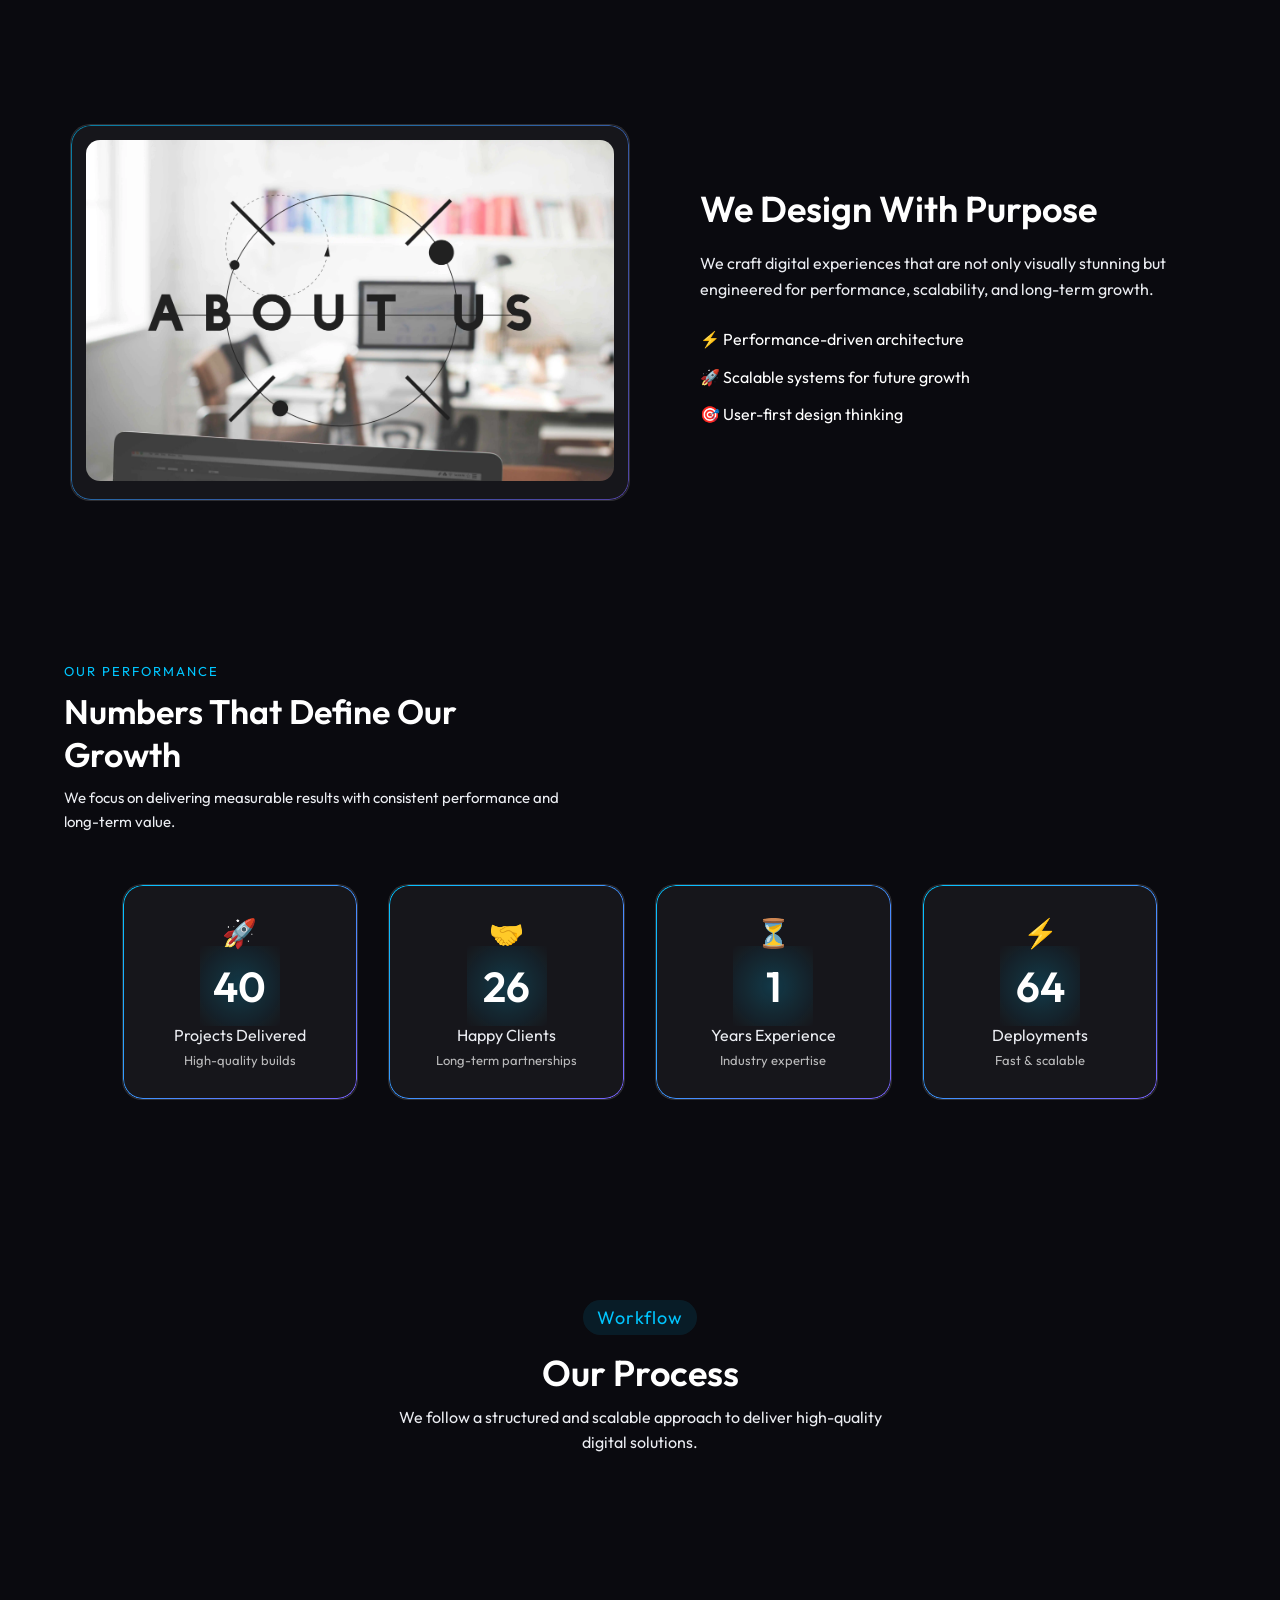
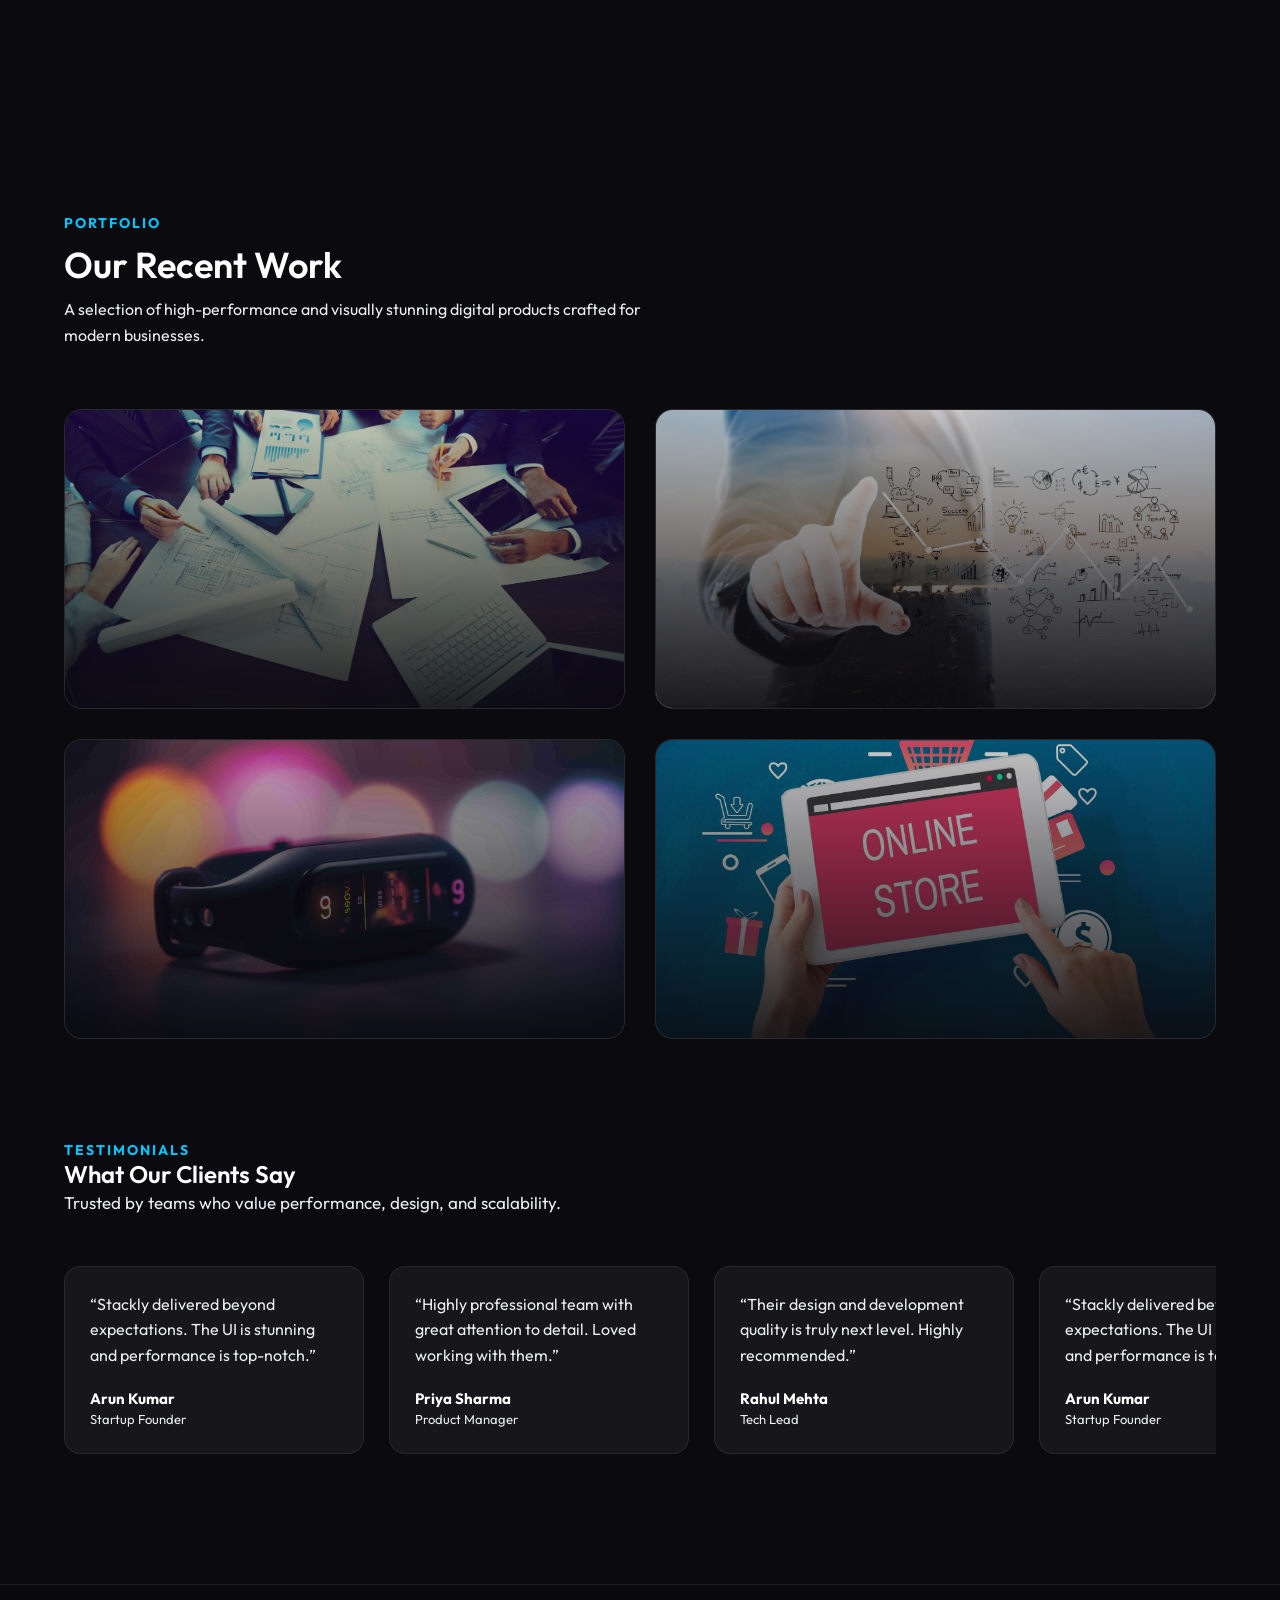
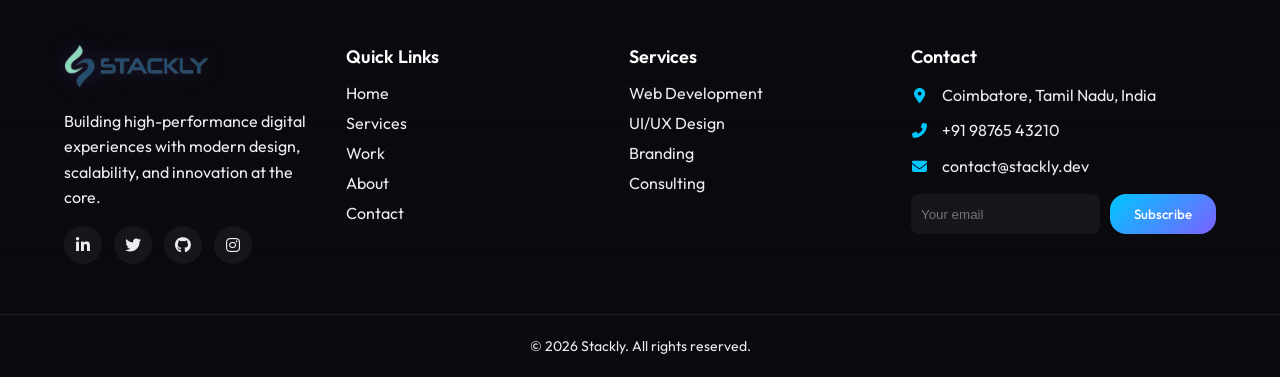
==== commit 28ca65cd: "update navitem scroll and added button to the cards" ====
--- a/index.html
+++ b/index.html
@@ -39,11 +39,11 @@
 
       <!-- Navigation -->
       <nav class="nav-links">
-        <a href="index.html" class="nav-item active">Home</a>
-        <a href="404.html" class="nav-item">Work</a>
-        <a href="404.html" class="nav-item">Services</a>
-        <a href="404.html" class="nav-item">About</a>
-        <a href="404.html" class="nav-item">Contact</a>
+        <a href="index.html" class="nav-item active" data-section="hero">Home</a>
+        <a href="404.html" class="nav-item" data-section="portfolio">Work</a>
+        <a href="404.html" class="nav-item" data-section="services">Services</a>
+        <a href="404.html" class="nav-item" data-section="about">About</a>
+        <a href="404.html" class="nav-item" data-section="footer">Contact</a>
         <button class="btn ghost" onclick="location.href='404.html'">
           Sign In
         </button>
@@ -67,7 +67,7 @@
   </header>
 
 
-  <section class="hero ref-hero">
+  <section id="hero" class="hero ref-hero">
 
     <div class="hero-box">
 
@@ -120,7 +120,7 @@
 
     <!-- ================= SERVICES (INTERACTIVE GRID) ================= -->
     
-  <section class="services">
+  <section id="services" class="services">
 
     <div class="container">
 
@@ -133,52 +133,72 @@
       <!-- SERVICES GRID -->
       <div class="services-grid">
 
-        <div class="service-card glass">
-          <div class="icon"><i class="fas fa-code"></i></div>
+        <a href="404.html" class="service-card glass">
+          <div class="icon">
+            <i class="fas fa-code"></i>
+          </div>
           <h3>Web Development</h3>
-          <p>High-performance, scalable websites built with modern technologies and best practices.</p>
-        </div>
-
-        <div class="service-card glass">
-          <div class="icon"><i class="fas fa-mobile-alt"></i></div>
+          <p>
+            High-performance, scalable websites built with modern
+            technologies and best practices.
+          </p>
+
+        </a>
+
+        <a href="404.html" class="service-card glass">
+          <div class="icon">
+            <i class="fas fa-mobile-alt"></i>
+          </div>
           <h3>App Development</h3>
           <p>Responsive and user-friendly mobile applications tailored to your business needs.</p>
-        </div>
-
-        <div class="service-card glass">
-          <div class="icon"><i class="fas fa-paint-brush"></i></div>
+        </a>
+
+        <a href="404.html" class="service-card glass">
+          <div class="icon">
+            <i class="fas fa-paint-brush"></i>
+          </div>
           <h3>UI/UX Design</h3>
           <p>Clean, intuitive, and engaging designs focused on user experience and conversions.</p>
-        </div>
-
-        <div class="service-card glass">
-          <div class="icon"><i class="fas fa-chart-line"></i></div>
+        </a>
+
+        <a href="404.html" class="service-card glass">
+          <div class="icon">
+            <i class="fas fa-chart-line"></i>
+          </div>
           <h3>Digital Strategy</h3>
           <p>Data-driven strategies to scale your product and maximize your online presence.</p>
-        </div>
-        <div class="service-card glass">
-          <div class="icon"><i class="fas fa-cloud"></i></div>
+        </a>
+        <a href="404.html" class="service-card glass">
+          <div class="icon">
+            <i class="fas fa-cloud"></i>
+          </div>
           <h3>Cloud Solutions</h3>
           <p>Secure and scalable cloud infrastructure designed for modern digital businesses.</p>
-        </div>
-
-        <div class="service-card glass">
-          <div class="icon"><i class="fas fa-shield-alt"></i></div>
+        </a>
+
+        <a href="404.html" class="service-card glass">
+          <div class="icon">
+            <i class="fas fa-shield-alt"></i>
+          </div>
           <h3>Cyber Security</h3>
           <p>Advanced protection systems to secure applications, servers, and sensitive data.</p>
-        </div>
-
-        <div class="service-card glass">
-          <div class="icon"><i class="fas fa-search"></i></div>
+        </a>
+
+        <a href="404.html" class="service-card glass">
+          <div class="icon">
+            <i class="fas fa-search"></i>
+          </div>
           <h3>SEO Optimization</h3>
           <p>Improve search rankings and increase online visibility with smart SEO strategies.</p>
-        </div>
-
-        <div class="service-card glass">
-          <div class="icon"><i class="fas fa-database"></i></div>
+        </a>
+
+        <a href="404.html" class="service-card glass">
+          <div class="icon">
+            <i class="fas fa-database"></i>
+          </div>
           <h3>Database Management</h3>
           <p>Reliable database architecture and optimization for secure and fast performance.</p>
-        </div>
+        </a>
 
       </div>
 
@@ -188,7 +208,7 @@
 
     <!-- ================= SPLIT ABOUT (PARALLAX) ================= -->
 
-  <section class="about-split">
+  <section id="about" class="about-split">
 
     <!-- LEFT PARALLAX -->
 
@@ -323,7 +343,7 @@
 
 
   <!-- ================= SHOWCASE (HOVER REVEAL) ================= -->
-  <section class="showcase">
+  <section id="portfolio" class="showcase">
 
     <div class="container"> <!-- ✅ ADD THIS -->
 
@@ -340,7 +360,7 @@
       <!-- PROJECT GRID -->
       <div class="showcase-grid">
 
-        <div class="project">
+        <a href="404.html" class="project">
           <img src="./Assets/project1.webp" alt="project1">
           <div class="overlay"></div>
 
@@ -349,9 +369,9 @@
             <h3>Finance Dashboard</h3>
             <p>Real-time analytics platform with modern UI & performance optimization.</p>
           </div>
-        </div>
-
-        <div class="project">
+        </a>
+
+        <a href="404.html" class="project">
           <img src="./Assets/project2.webp" alt="project2">
           <div class="overlay"></div>
 
@@ -360,9 +380,9 @@
             <h3>SaaS Landing</h3>
             <p>Conversion-focused landing page with smooth animations and scalability.</p>
           </div>
-        </div>
-
-         <div class="project">
+        </a>
+
+         <a href="404.html" class="project">
           <img src="./Assets/fitness-img.webp" alt="project3">
           <div class="overlay"></div>
 
@@ -371,9 +391,9 @@
             <h3>Fitness Tracker</h3>
             <p>Interactive fitness application with activity tracking and personalized insights.</p>
           </div>
-        </div>
-
-        <div class="project">
+        </a>
+
+        <a href="404.html" class="project">
           <img src="./Assets/online-store-img.webp" alt="project4">
           <div class="overlay"></div>
 
@@ -382,12 +402,10 @@
             <h3>Online Store</h3>
             <p>Modern shopping platform with secure payments and seamless user experience.</p>
           </div>
-        </div>
-
-      </div>
-
-    </div> <!-- ✅ END container -->
-
+        </a>
+      </div>
+
+    </div>
   </section>
 
 
@@ -461,7 +479,7 @@
   </section>
 
   <!-- ================= FOOTER ================= -->
-  <footer class="footer">
+  <footer id="footer"class="footer">
 
   <div class="container footer-grid">
 
--- a/style.css
+++ b/style.css
@@ -788,6 +788,12 @@
   margin: 0 auto 60px;
 }
 
+.service-card{
+  display: block;
+  text-decoration: none;
+  color: inherit;
+}
+
 .section-header h2 {
   font-size: 36px;
   margin-bottom: 10px;
@@ -1325,7 +1331,7 @@
   display: inline-block;
   padding: 6px 14px;
   border-radius: 20px;
-  font-size: 12px;
+  font-size: 18px;
   letter-spacing: 1px;
   background: rgba(0,198,255,0.1);
   color: #00c6ff;
@@ -1738,6 +1744,7 @@
 
 .section-tag {
   font-size: 14px;
+  font-weight: bold;
   color: var(--primary);
   letter-spacing: 2px;
   text-transform: uppercase;
@@ -1772,6 +1779,9 @@
 
   cursor: pointer;
   transition: 0.4s ease;
+  display: block;
+  text-decoration: none;
+  color: inherit;
 }
 
 /* IMAGE */
@@ -1812,7 +1822,8 @@
 }
 
 .project-tag {
-  font-size: 12px;
+  font-size: 16px;
+  font-weight: bold;
   color: var(--primary);
   letter-spacing: 1px;
 }
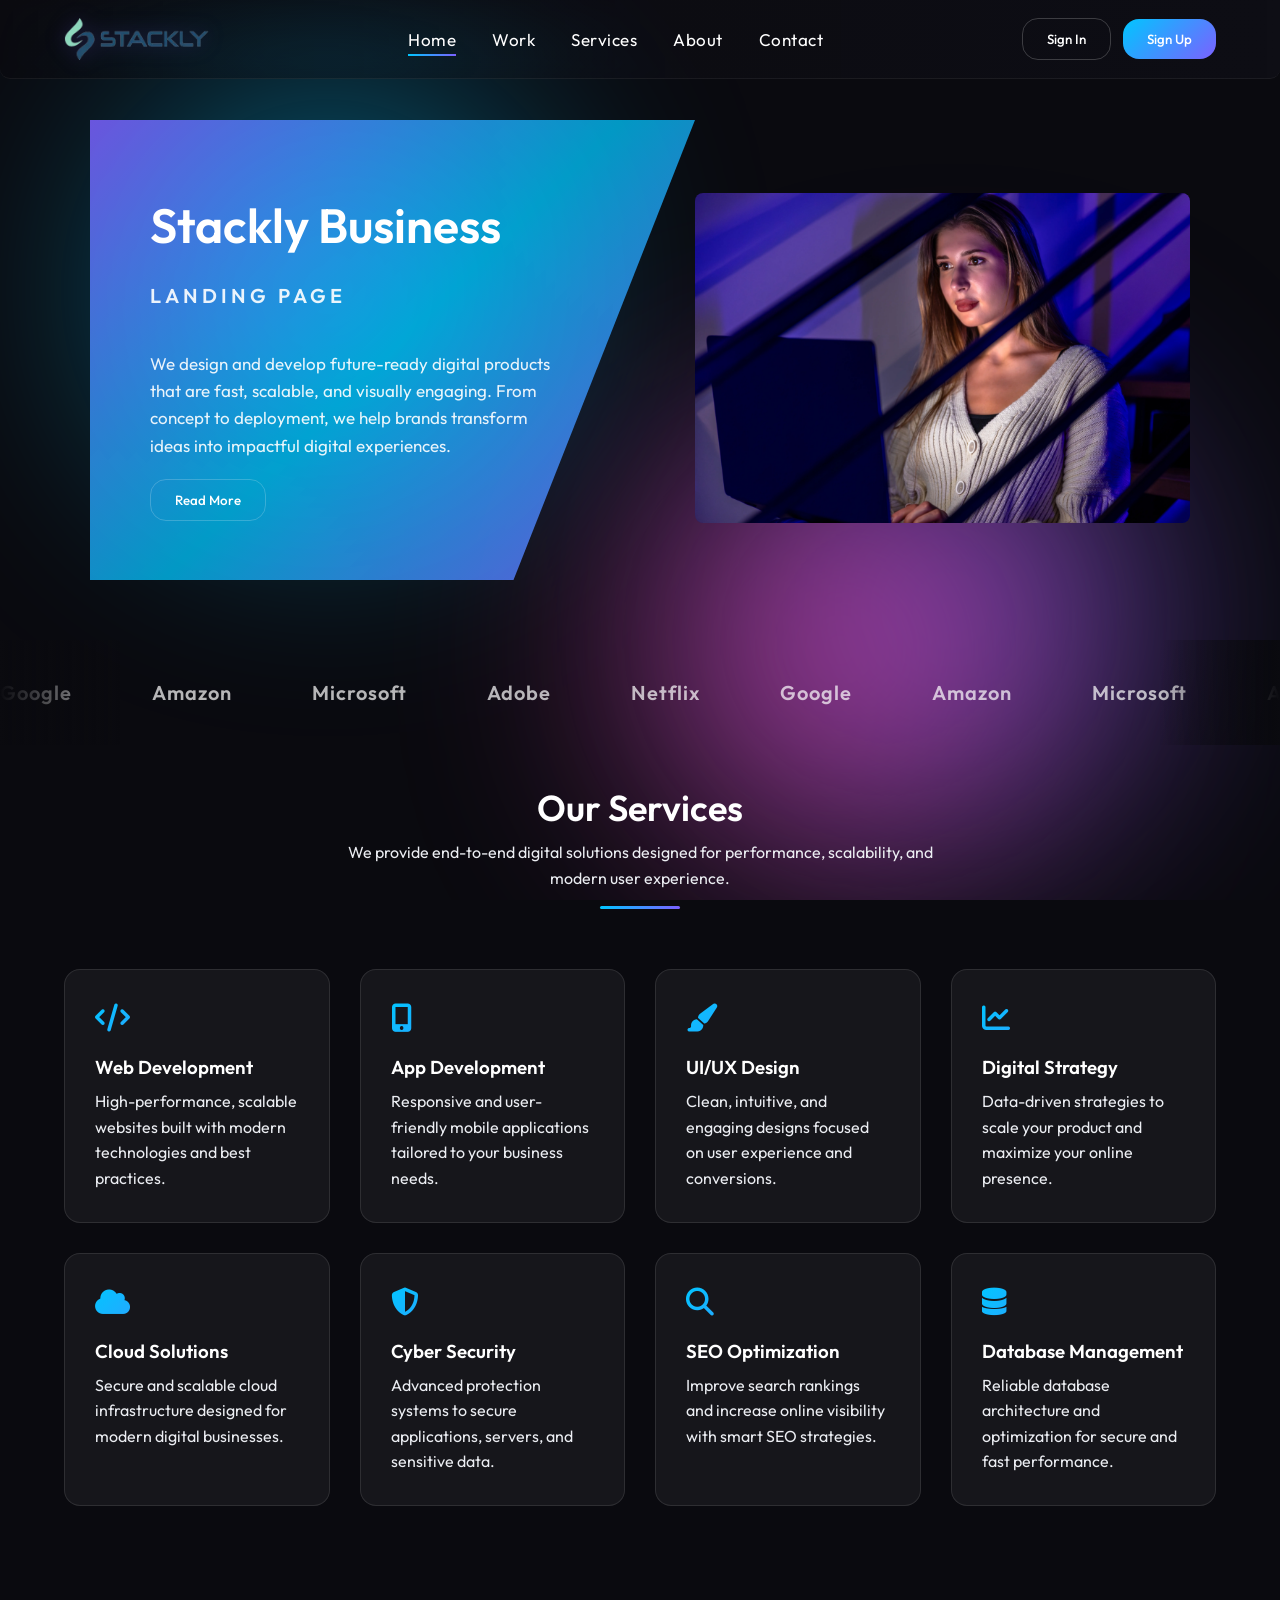
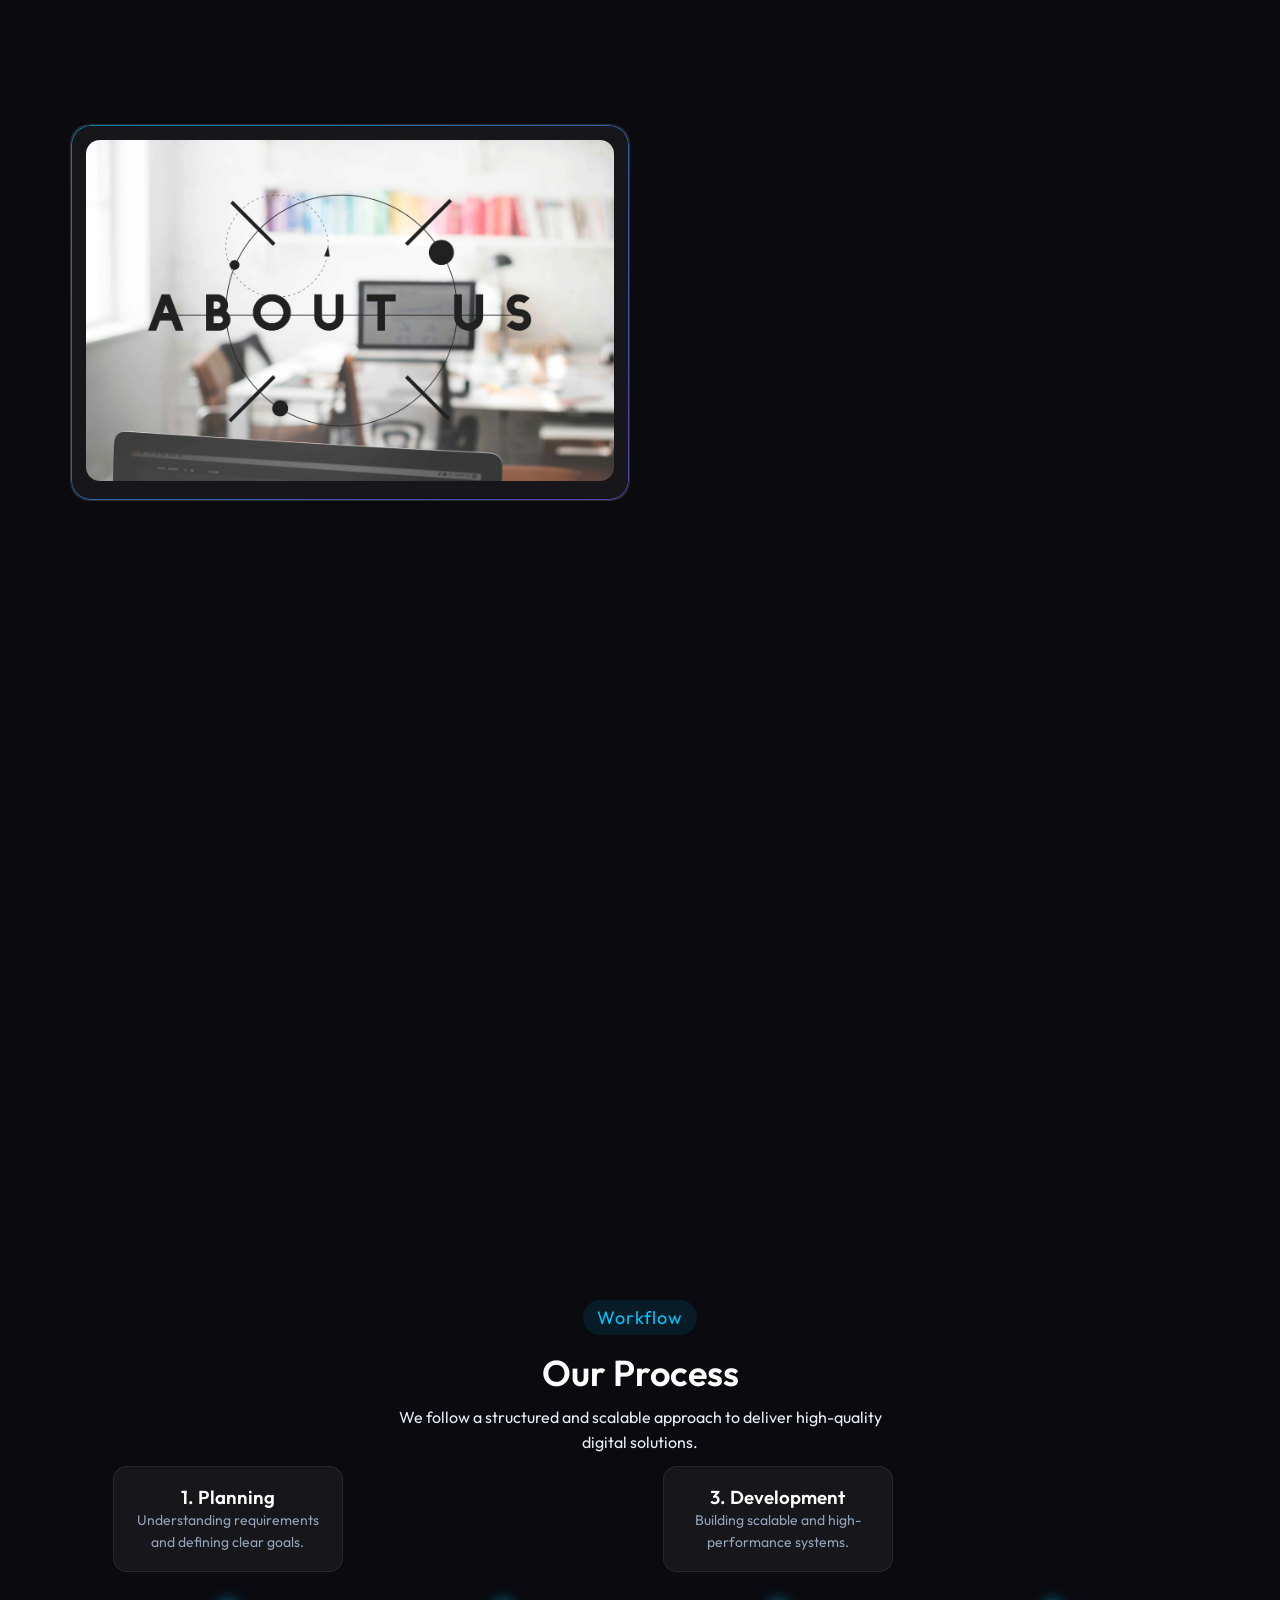
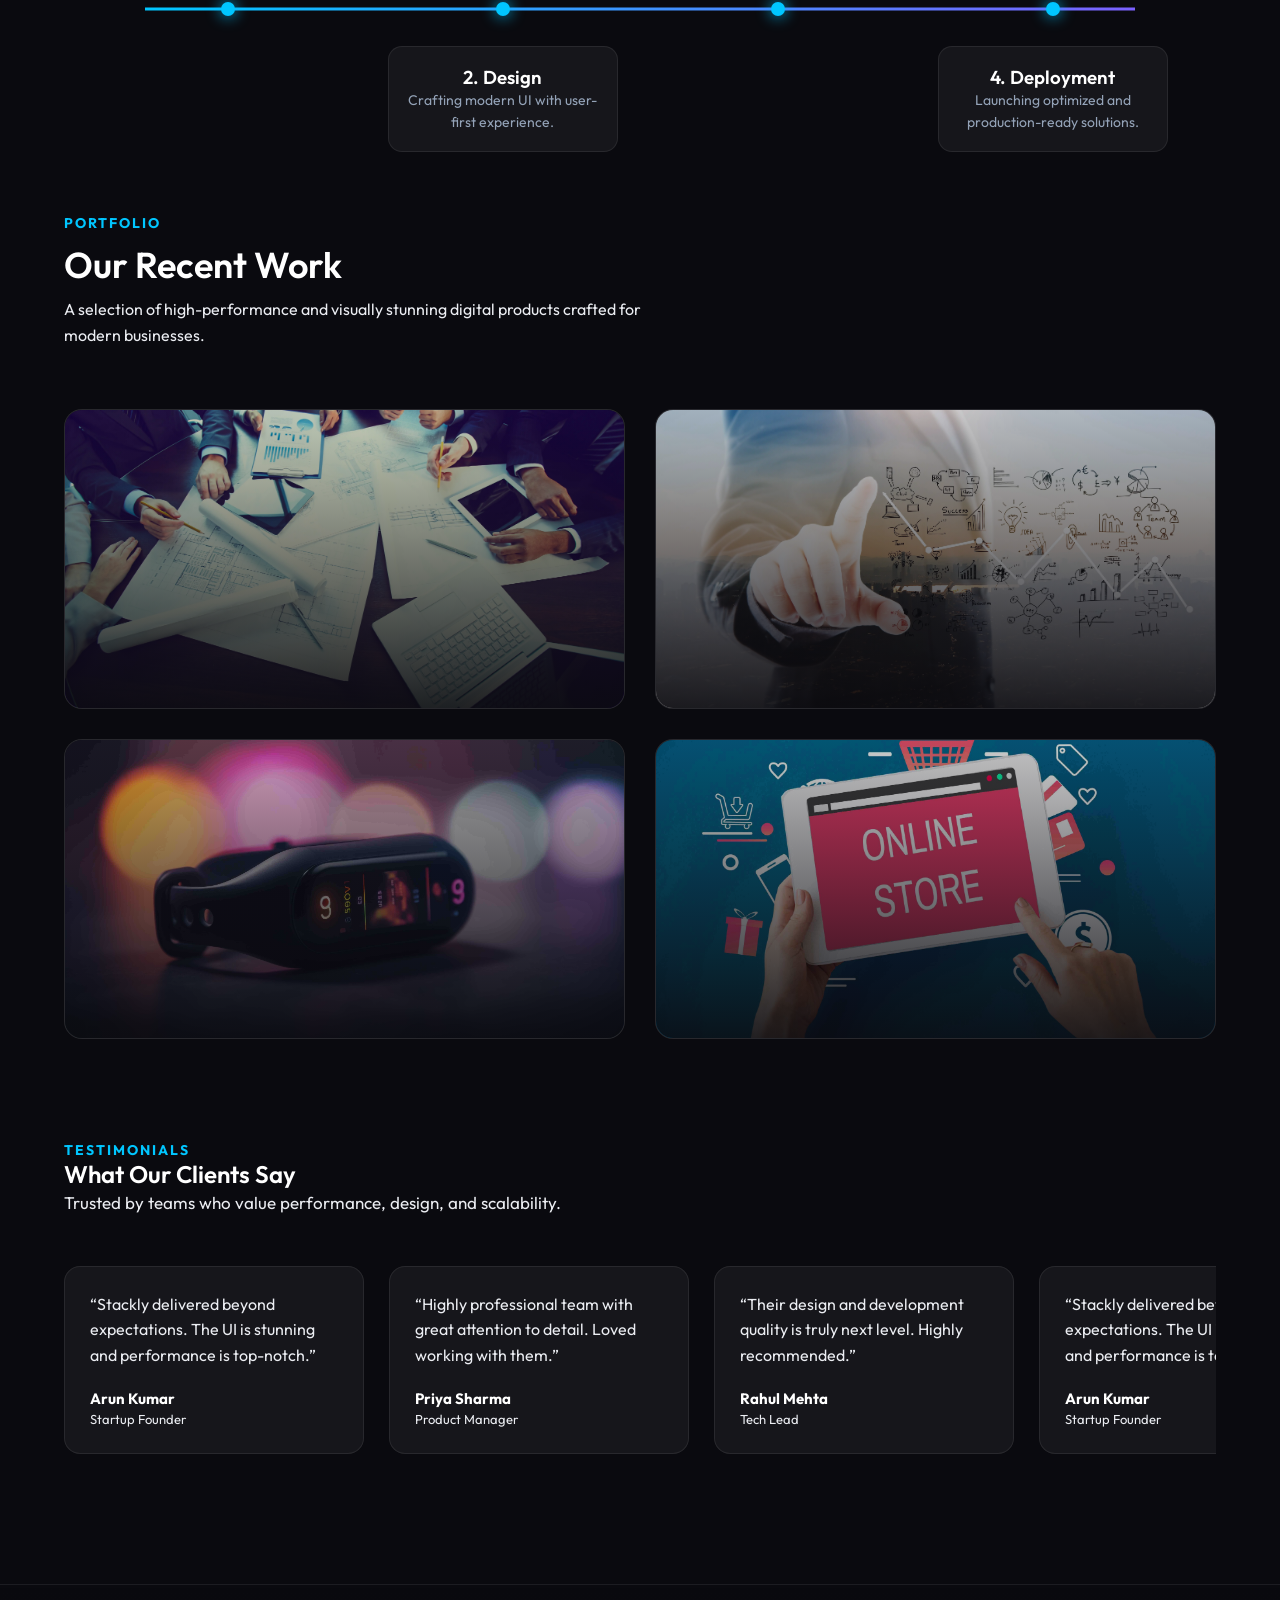
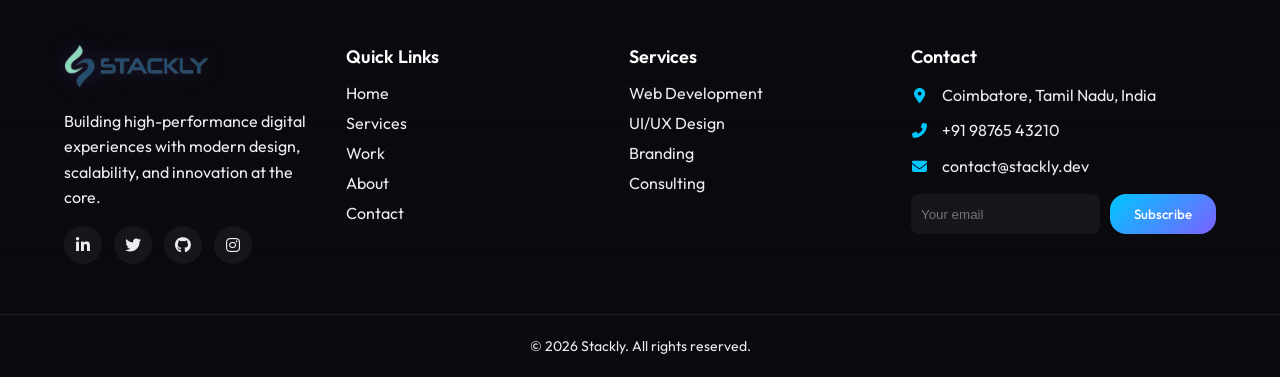
==== commit 474733fd: "added card 404 page" ====
--- a/index.html
+++ b/index.html
@@ -258,33 +258,33 @@
       <!-- EXISTING CONTENT (UNCHANGED) -->
       <div class="stats-inner">
 
-        <div class="stat-box glass">
+        <a href="404.html" class="stat-box glass">
           <div class="stat-icon">🚀</div>
           <h3 class="counter" data-target="150">0</h3>
           <p>Projects Delivered</p>
           <span class="stat-sub">High-quality builds</span>
-        </div>
-
-        <div class="stat-box glass">
+        </a>
+
+        <a href="404.html" class="stat-box glass">
           <div class="stat-icon">🤝</div>
           <h3 class="counter" data-target="98">0</h3>
           <p>Happy Clients</p>
           <span class="stat-sub">Long-term partnerships</span>
-        </div>
-
-        <div class="stat-box glass">
+        </a>
+
+        <a href="404.html" class="stat-box glass">
           <div class="stat-icon">⏳</div>
           <h3 class="counter" data-target="5">0</h3>
           <p>Years Experience</p>
           <span class="stat-sub">Industry expertise</span>
-        </div>
-
-        <div class="stat-box glass">
+        </a>
+
+        <a href="404.html" class="stat-box glass">
           <div class="stat-icon">⚡</div>
           <h3 class="counter" data-target="240">0</h3>
           <p>Deployments</p>
           <span class="stat-sub">Fast & scalable</span>
-        </div>
+        </a>
 
       </div>
 
--- a/style.css
+++ b/style.css
@@ -1139,6 +1139,7 @@
   position: relative;
 }
 
+
 /* layout */
 .stats-inner {
   width: 90%;
@@ -1158,7 +1159,9 @@
   text-align: center;
   position: relative;
   overflow: hidden;
-
+  display: block;
+  text-decoration: none;
+  color: inherit;
   transition: all 0.4s ease;
 }
 
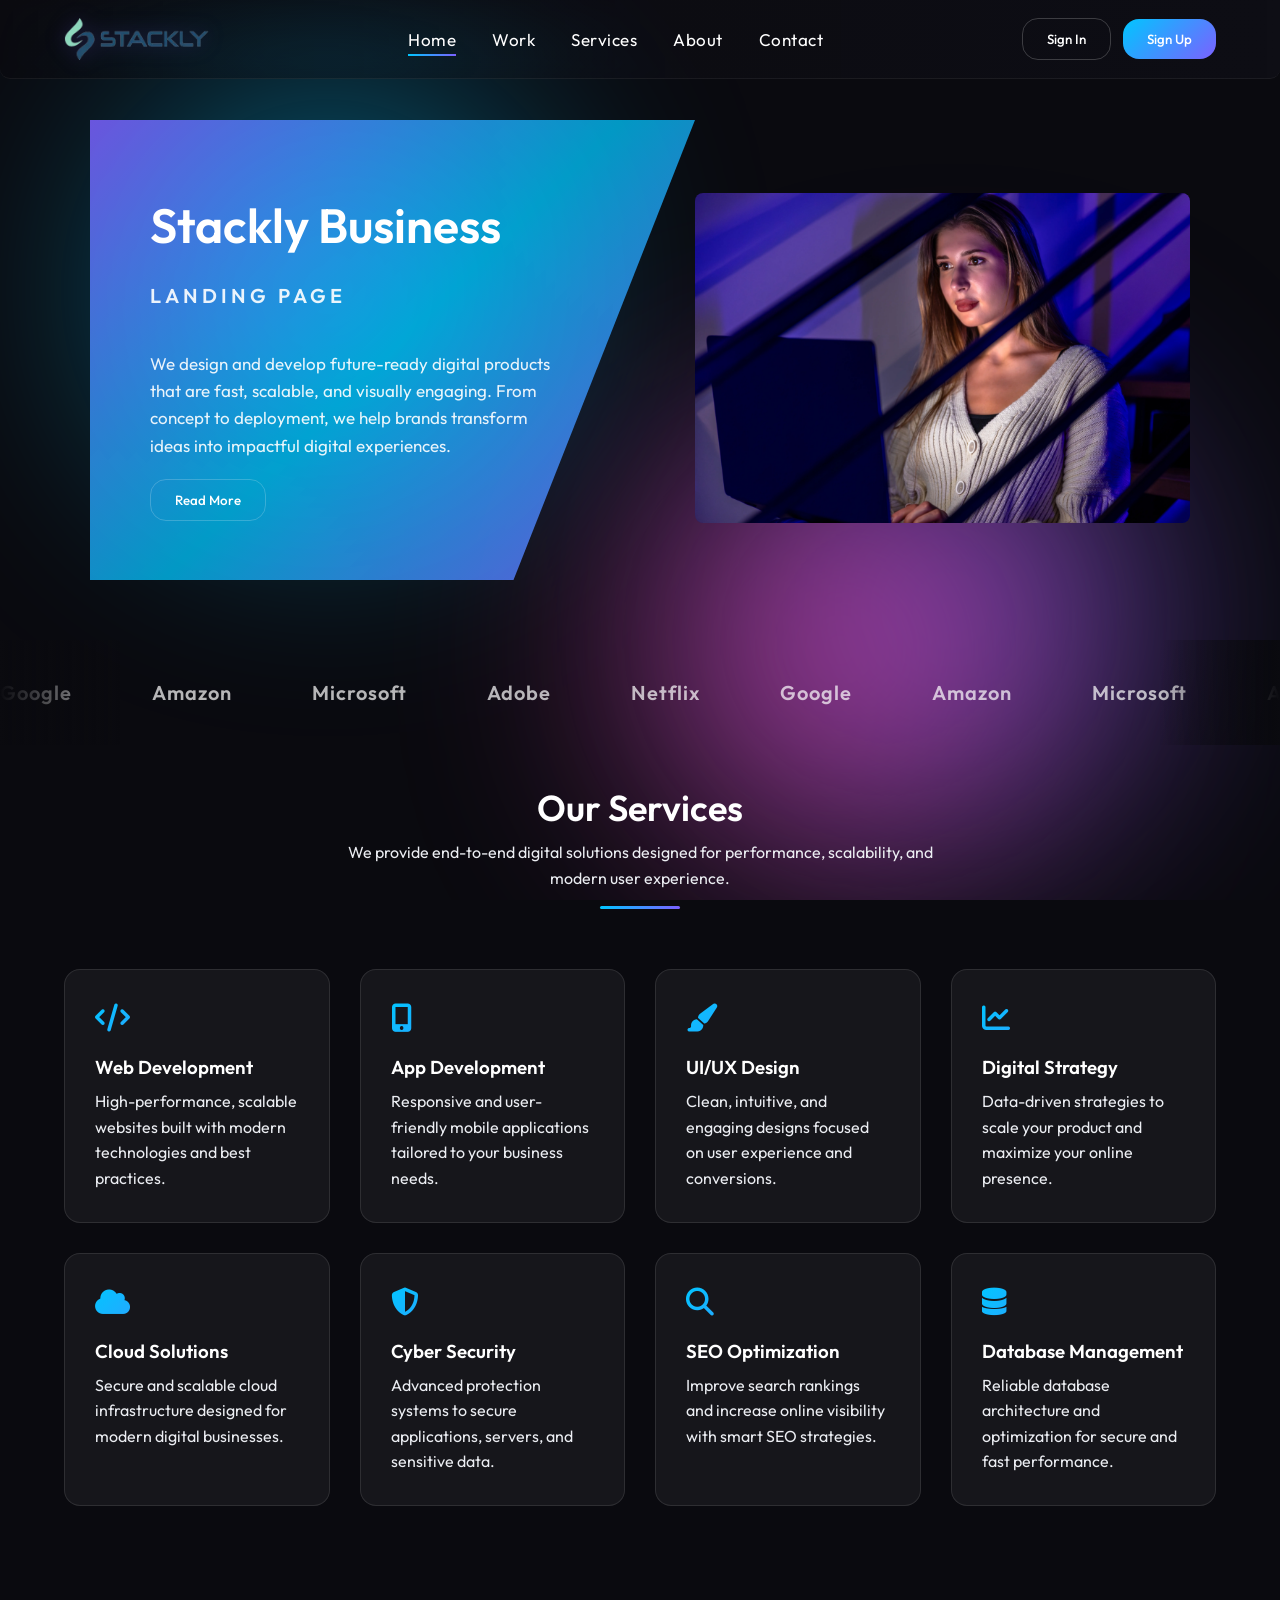
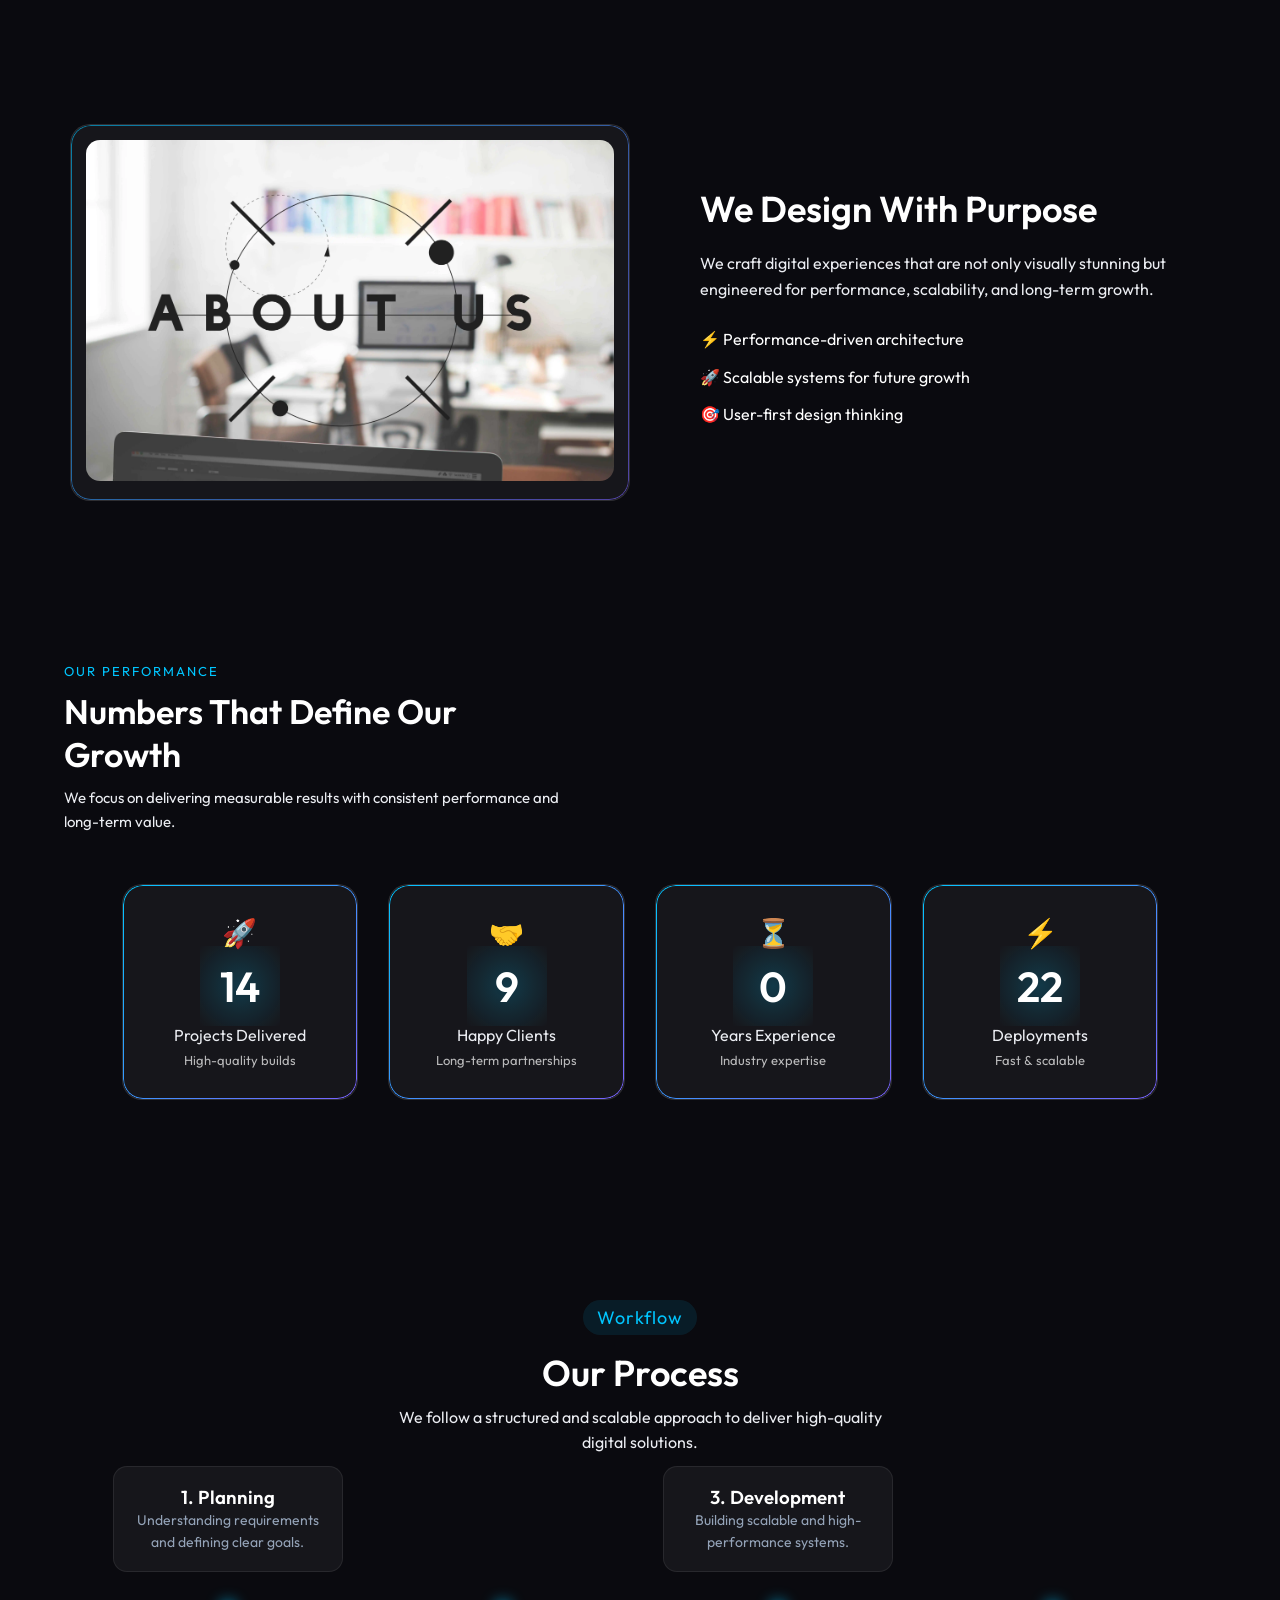
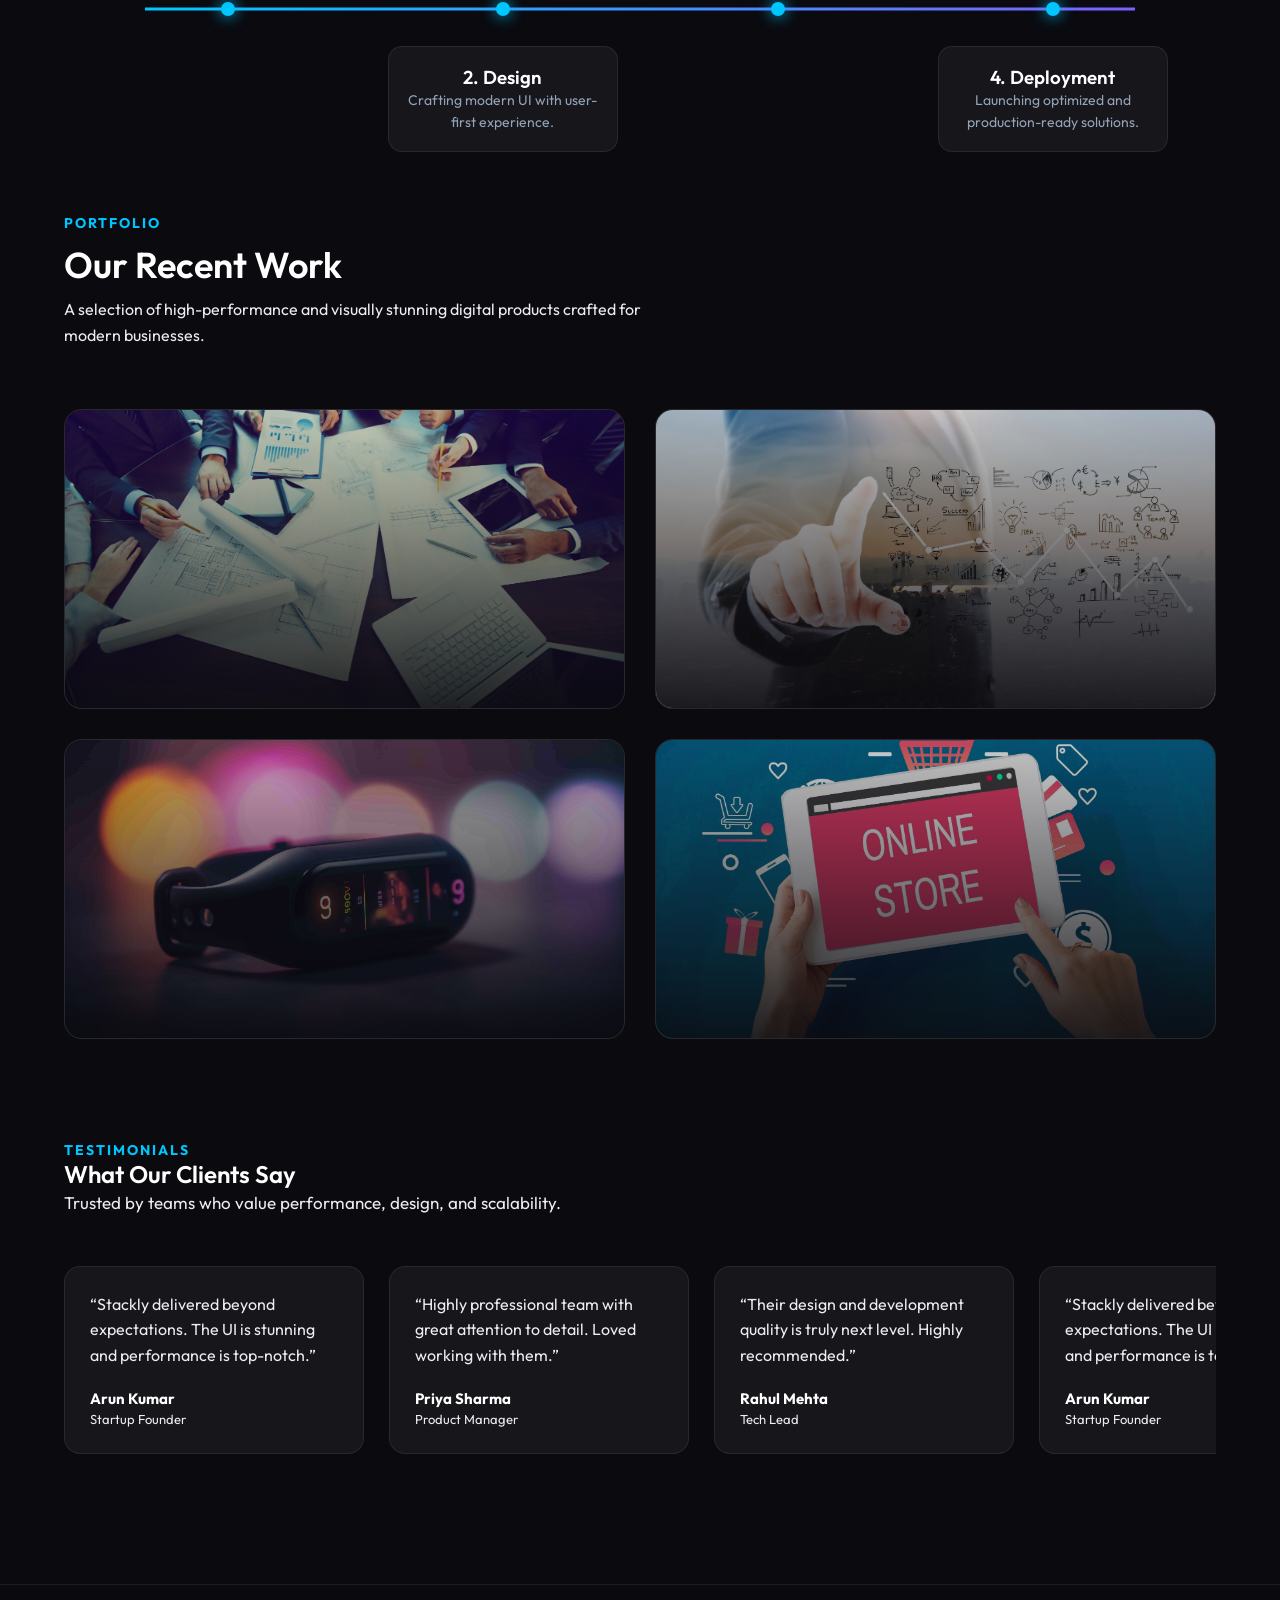
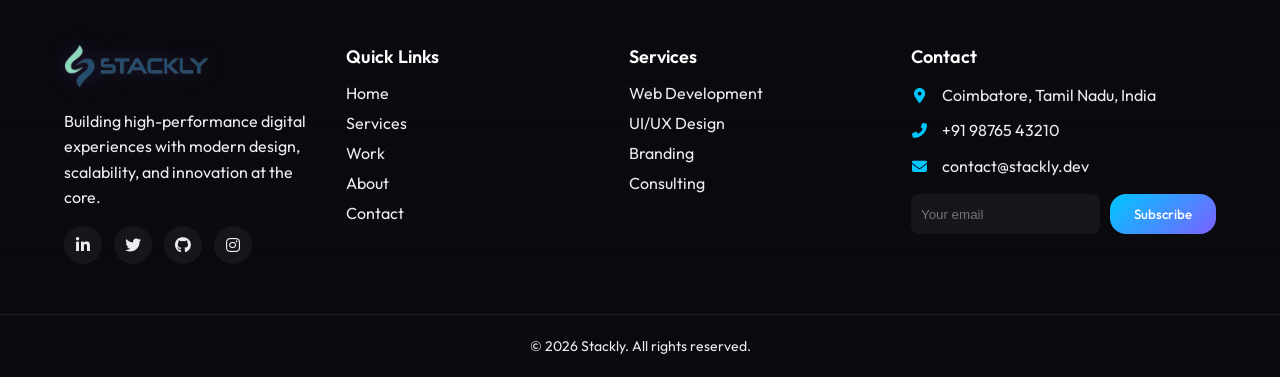
==== commit 8e048c48: "removed unwanted lines" ====
--- a/index.html
+++ b/index.html
@@ -6,11 +6,7 @@
   <title>Modern Corporate UI</title>
 
   <link rel="stylesheet" href="style.css">
-
-  <!-- Fonts -->
   <link href="https://fonts.googleapis.com/css2?family=Outfit:wght@300;400;500;600;700&display=swap" rel="stylesheet">
-
-  <!-- Icons -->
   <link rel="stylesheet" href="https://cdnjs.cloudflare.com/ajax/libs/font-awesome/6.5.0/css/all.min.css">
 </head>
 
@@ -254,8 +250,6 @@
           We focus on delivering measurable results with consistent performance and long-term value.
         </p>
       </div>
-
-      <!-- EXISTING CONTENT (UNCHANGED) -->
       <div class="stats-inner">
 
         <a href="404.html" class="stat-box glass">
@@ -291,7 +285,6 @@
     </div>
 
   </section>
-
     <!-- ================= PROCESS (SCROLL TIMELINE) ================= -->
   <section class="process">
 
@@ -407,7 +400,6 @@
 
     </div>
   </section>
-
 
   <!-- ================= TESTIMONIAL (GLASS SLIDER) ================= -->
   <section class="testimonials">
@@ -534,22 +526,14 @@
         </button>
       </div>
     </div>
-
   </div>
-
   <!-- SUB FOOTER -->
   <div class="footer-bottom">
     <p>© 2026 Stackly. All rights reserved.</p>
   </div>
-
 </footer>
-
-
 </div>
-
 <script src="script.js"></script>
-
 </body>
-
 </html>
 
--- a/style.css
+++ b/style.css
@@ -161,8 +161,6 @@
   line-height: 1.6;
   font-size: 17px;
 }
-
-/* Nav-Bar styling*/
 
 /* ================= NAVBAR BASE ================= */
 .navbar {
@@ -183,7 +181,6 @@
   backdrop-filter: blur(14px);
   border-bottom: 1px solid rgba(255,255,255,0.08);
 }
-
 /* ================= NAV LIGHT SWEEP ================= */
 .navbar::before {
   content: "";
@@ -207,7 +204,6 @@
   animation: navSweep 5.2s ease forwards;
 }
 
-/* animation */
 @keyframes navSweep {
   0% {
     transform: translateX(-100%) translateY(60%) rotate(25deg);
@@ -221,7 +217,6 @@
     opacity: 0;
   }
 }
-
 /* ================= INNER ================= */
 .nav-inner {
   width: 90%;
@@ -232,7 +227,6 @@
   align-items: center;
   justify-content: space-between;
 }
-
 /* ================= LOGO ================= */
 .logo {
   font-size: 28px;
@@ -296,8 +290,6 @@
     opacity: 1;
     transform: translateY(-2px);
 }
-
-/* Premium underline animation */
 .nav-item::after {
   content: "";
   position: absolute;
@@ -313,7 +305,6 @@
   transform: translateX(-50%);
 }
 
-/* Hover effect */
 .nav-item:hover {
   color: #fff;
   width: 100%;
@@ -330,20 +321,15 @@
 .nav-links:hover .nav-item.active::after { 
     width: 0%;
 }
-
-/* Active page indicator */
 .nav-item.active::after {
   width: 100%;
 }
-
 /* ================= CTA ================= */
 .nav-cta {
   display: flex;
   align-items: center;
   gap: 12px;
 }
-
-/* Ghost button */
 .btn.ghost {
   background: transparent;
   border: 1px solid rgba(255,255,255,0.2);
@@ -354,18 +340,15 @@
   background: rgba(255,255,255,0.05);
 }
 
-/* HIDE MOBILE MENU BUTTONS ON DESKTOP */
 .nav-links .btn {
   display: none;
 }
-
 /* ================= MENU BUTTON ================= */
 .menu-btn {
   display: none;
   font-size: 20px;
   cursor: pointer;
 }
-
 /* ================= MOBILE ================= */
 @media (max-width: 900px) {
 
@@ -391,11 +374,11 @@
   }
 
   .nav-item:hover {
-    width: auto; /* 🔥 prevent stretching */
+    width: auto;
   }
 
   .nav-links .btn {
-    width: auto; /* 🔥 prevent full width buttons */
+    width: auto;
     min-width: 180px;
   }
   .nav-links.active {
@@ -408,7 +391,6 @@
     display: none;
   }
 
-  /* SHOW BUTTONS INSIDE MENU */
   .nav-links .btn {
     display: block;
     width: 80%;
@@ -423,18 +405,14 @@
     height: 36px;
   }
 }
-/* Hero section */
-
 /* ================= HERO BOX ================= */
 
 .ref-hero {
   padding-top: 120px;
   padding-bottom: 60px;
 
-  min-height: auto; /* 🔥 ensure no restriction */
-}
-
-
+  min-height: auto;
+}
 .hero-box {
   position: relative;
   width: 1100px;
@@ -475,7 +453,6 @@
   50%  { transform: translateY(-15px); }
   100% { transform: translateY(0); }
 }
-
 /* ================= OVERLAY ================= */
 .hero-overlay {
   position: absolute;
@@ -488,8 +465,6 @@
   clip-path: polygon(0 0, 100% 0, 70% 100%, 0% 100%);
 
   z-index: 1;
-
-  /* 🔥 Slide in animation */
   animation: overlaySlide 1s ease forwards;
 }
 
@@ -501,7 +476,6 @@
     transform: translateX(0);
   }
 }
-
 /* ================= CONTENT ================= */
 .hero-content {
   grid-column: 1;
@@ -526,7 +500,6 @@
  .hero-content p { 
     margin: 15px 0;
  }
-
 /* 🔥 TEXT ANIMATION (RIGHT → LEFT) */
 .hero-content h1,
 .hero-content p,
@@ -563,14 +536,12 @@
     transform: translateX(0);
   }
 }
-
 /* ================= TEXT STYLE ================= */
 .hero-content span {
   font-size: 20px;
   letter-spacing: 4px;
   opacity: 0.9;
 }
-
 /* ================= HOVER EFFECT ================= */
 .hero-content h1:hover {
   transform: translateY(-3px);
@@ -581,20 +552,19 @@
   text-shadow: 0 0 15px rgba(0,198,255,0.6);
 }
 
-
 @media (max-width: 1024px) {
 
   .hero-box {
     width: 90%;
-    height: auto; /* 🔥 remove fixed height */
-    grid-template-columns: 1fr; /* stack */
+    height: auto;
+    grid-template-columns: 1fr;
     padding: 60px 0;
   }
 
   /* overlay becomes full width background */
   .hero-overlay {
     width: 100%;
-    clip-path: none; /* 🔥 remove diagonal for smaller screens */
+    clip-path: none;
     opacity: 0.9;
   }
 
@@ -773,11 +743,7 @@
   );
 }
 
-
-
-
 /* Services section */
-
 .services {
   position: relative;
 }
@@ -930,8 +896,6 @@
     font-size: 28px;
   }
 }
-
-
 /* ================= ABOUT SECTION ================= */
 
 .about-split {
@@ -945,7 +909,6 @@
   position: relative;
   z-index: 2;
 }
-
 /* ================= LEFT SIDE ================= */
 
 .about-left {
@@ -953,7 +916,7 @@
   justify-content: center;
   align-items: center;
 
-  padding-left: 60px; /* 🔥 matches other sections */
+  padding-left: 60px;
 }
 
 .image-frame {
@@ -1006,7 +969,6 @@
   transform: translateY(-5px) scale(1.02);
   transition: 0.4s ease;
 }
-
 /* ================= RIGHT CONTENT ================= */
 
 .about-right {
@@ -1030,9 +992,7 @@
   opacity: 1;
   transform: translateY(0);
 }
-
 /* ================= TEXT ================= */
-
 .about-right h2 {
   font-size: 36px;
   margin-bottom: 20px;
@@ -1071,7 +1031,6 @@
     transform: translateX(0);
   }
 }
-
 /* ================= HOVER EFFECT ================= */
 
 .about-points p:hover {
@@ -1079,13 +1038,10 @@
   color: var(--primary);
   transition: 0.3s;
 }
-
 /* ================= IMAGE PARALLAX SMOOTH ================= */
-
 .parallax-bg {
   transition: transform 0.2s ease-out;
 }
-
 /* ================= RESPONSIVE ================= */
 
 @media (max-width: 768px) {
@@ -1100,46 +1056,32 @@
   }
 
 }
-
-
 @media (max-width: 1024px) {
-
   .about-right {
     padding: 60px 40px;
   }
-
-}
-
+}
 @media (max-width: 768px) {
-
   .about-split {
     grid-template-columns: 1fr;
   }
-
   .about-left {
     height: 260px;
   }
-
   .about-right {
     padding: 40px 20px;
     text-align: center;
     align-items: center;
   }
-
   .about-right h2 {
     font-size: 28px;
   }
-
-}
-
+}
 /* ================= STATS SECTION ================= */
-
 .stats {
   padding: 100px 0;
   position: relative;
 }
-
-
 /* layout */
 .stats-inner {
   width: 90%;
@@ -1150,9 +1092,7 @@
   grid-template-columns: repeat(4, 1fr);
   gap: 30px;
 }
-
 /* ================= CARD ================= */
-
 .stat-box {
   padding: 30px 20px;
   border-radius: 20px;
@@ -1164,7 +1104,6 @@
   color: inherit;
   transition: all 0.4s ease;
 }
-
 /* glow border */
 .stat-box::before {
   content: "";
@@ -1172,40 +1111,31 @@
   inset: 0;
   border-radius: 20px;
   padding: 1px;
-
   background: linear-gradient(135deg, var(--primary), var(--secondary));
-
   -webkit-mask: linear-gradient(#000 0 0) content-box, linear-gradient(#000 0 0);
   -webkit-mask-composite: xor;
 }
-
 /* hover effect */
 .stat-box:hover {
   transform: translateY(-10px) scale(1.03);
   box-shadow: 0 20px 40px rgba(0,198,255,0.15);
 }
-
 /* ================= ICON ================= */
-
 .stat-icon {
   font-size: 28px;
   margin-bottom: 10px;
   transition: 0.3s;
 }
-
 .stat-box:hover .stat-icon {
   transform: scale(1.2) rotate(5deg);
 }
-
 /* ================= NUMBER ================= */
-
 .stat-box h3 {
   font-size: 42px;
   margin: 10px 0;
   color: #fff;
   position: relative;
 }
-
 /* animated glow pulse */
 .stat-box h3::after {
   content: "";
@@ -1225,19 +1155,15 @@
   50% { transform: translate(-50%, -50%) scale(1.2); opacity: 0.7; }
   100% { transform: translate(-50%, -50%) scale(0.8); opacity: 0.4; }
 }
-
 /* ================= TEXT ================= */
-
 .stat-box p {
   font-size: 16px;
   color: var(--text-muted);
 }
-
 .stat-sub {
   font-size: 13px;
   opacity: 0.7;
 }
-
 /* ================= SCROLL REVEAL ================= */
 
 .stats {
@@ -1264,17 +1190,13 @@
     grid-template-columns: 1fr;
   }
 }
-
 /* ================= STATS WRAPPER ================= */
-
 .stats-wrapper {
   width: 90%;
   max-width: 1200px;
   margin: auto;
 }
-
 /* ================= HEADER ================= */
-
 .stats-header {
   max-width: 500px;
   margin-bottom: 50px;
@@ -1300,16 +1222,13 @@
   font-size: 15px;
   color: var(--text-muted);
 }
-
 /* ================= RESPONSIVE ================= */
-
 @media (max-width: 768px) {
 
   .stats-header {
     text-align: center;
     margin-bottom: 40px;
   }
-
   .stats-title {
     font-size: 26px;
   }
@@ -1574,8 +1493,6 @@
   from { text-shadow: 0 0 10px rgba(0,198,255,0.4); }
   to   { text-shadow: 0 0 25px rgba(123,97,255,0.6); }
 }
-
-
 /* ================= FOOTER ================= */
 .footer {
   margin-top: 80px;
@@ -1732,8 +1649,6 @@
   }
 
 }
-
-/* ================= SHOWCASE ================= */
 /* ================= SHOWCASE ================= */
 .showcase {
   padding: 50px 0; /* 🔥 matches your sections */
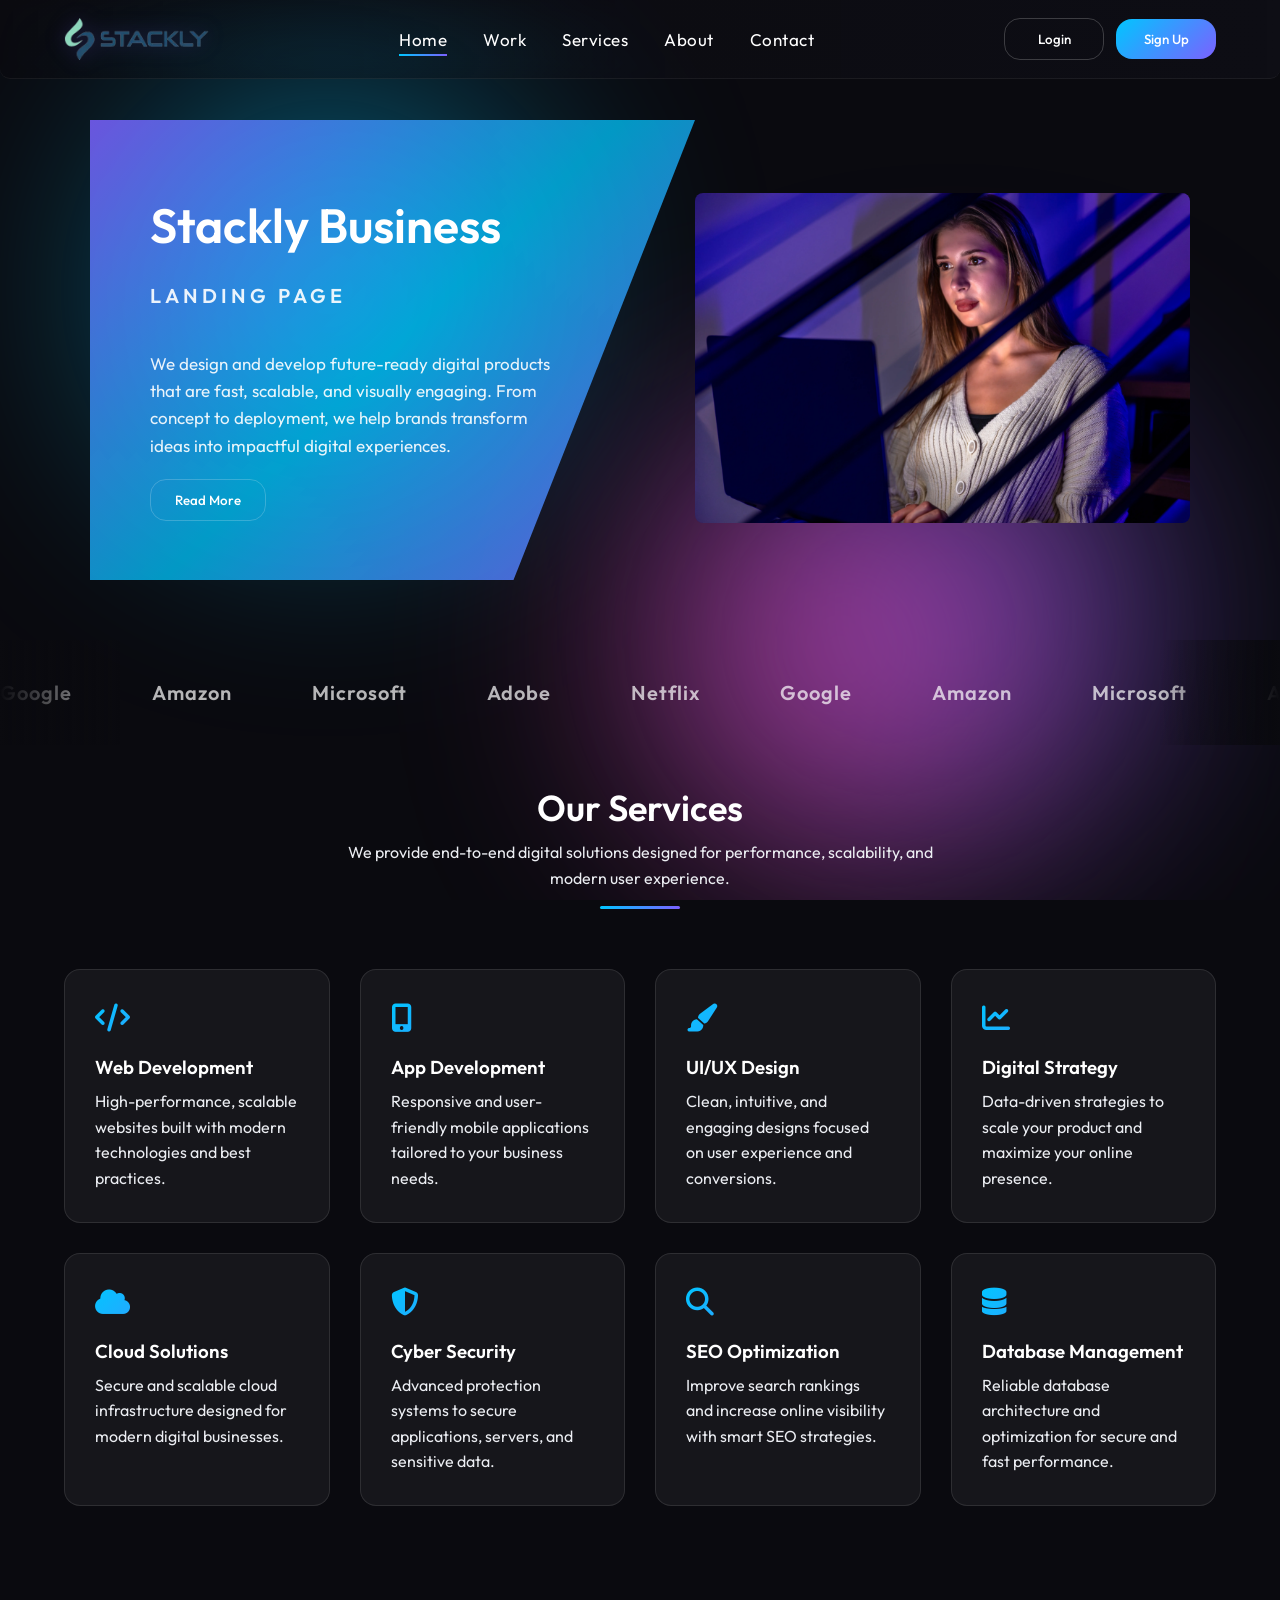
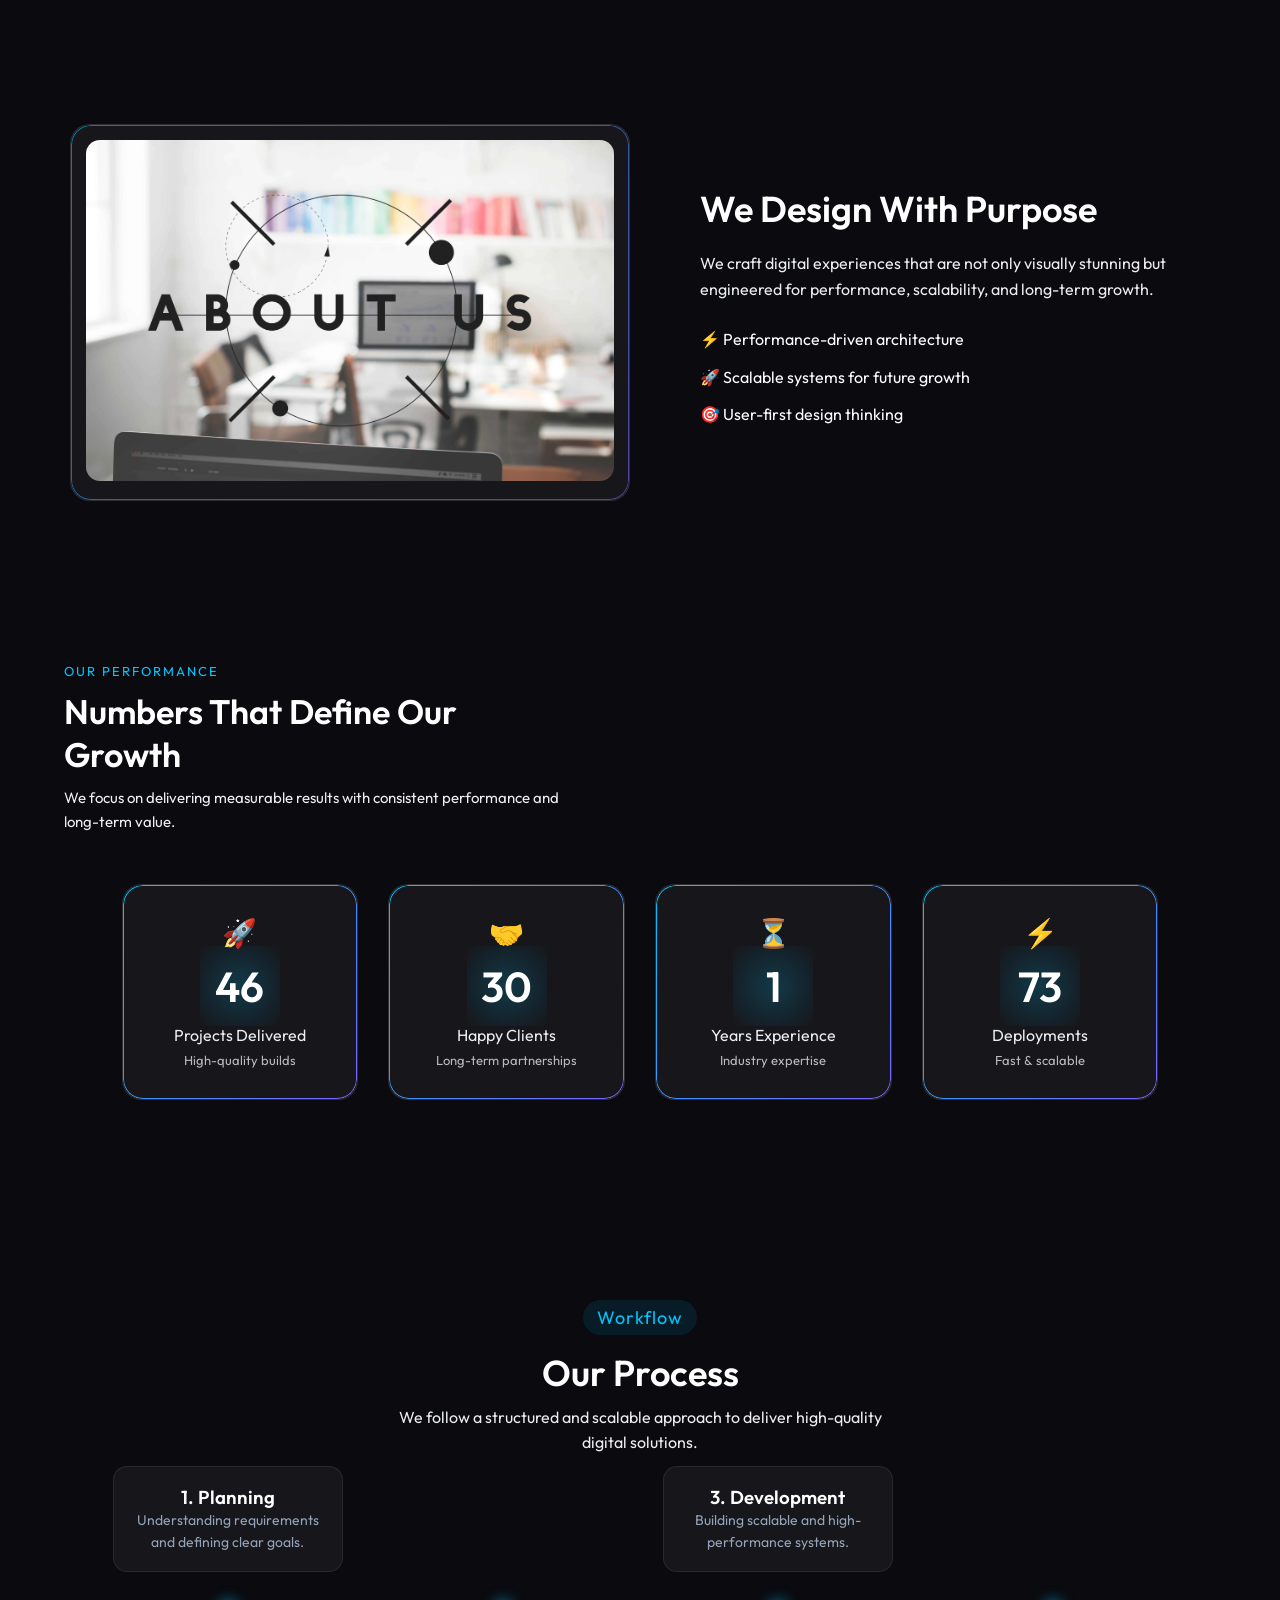
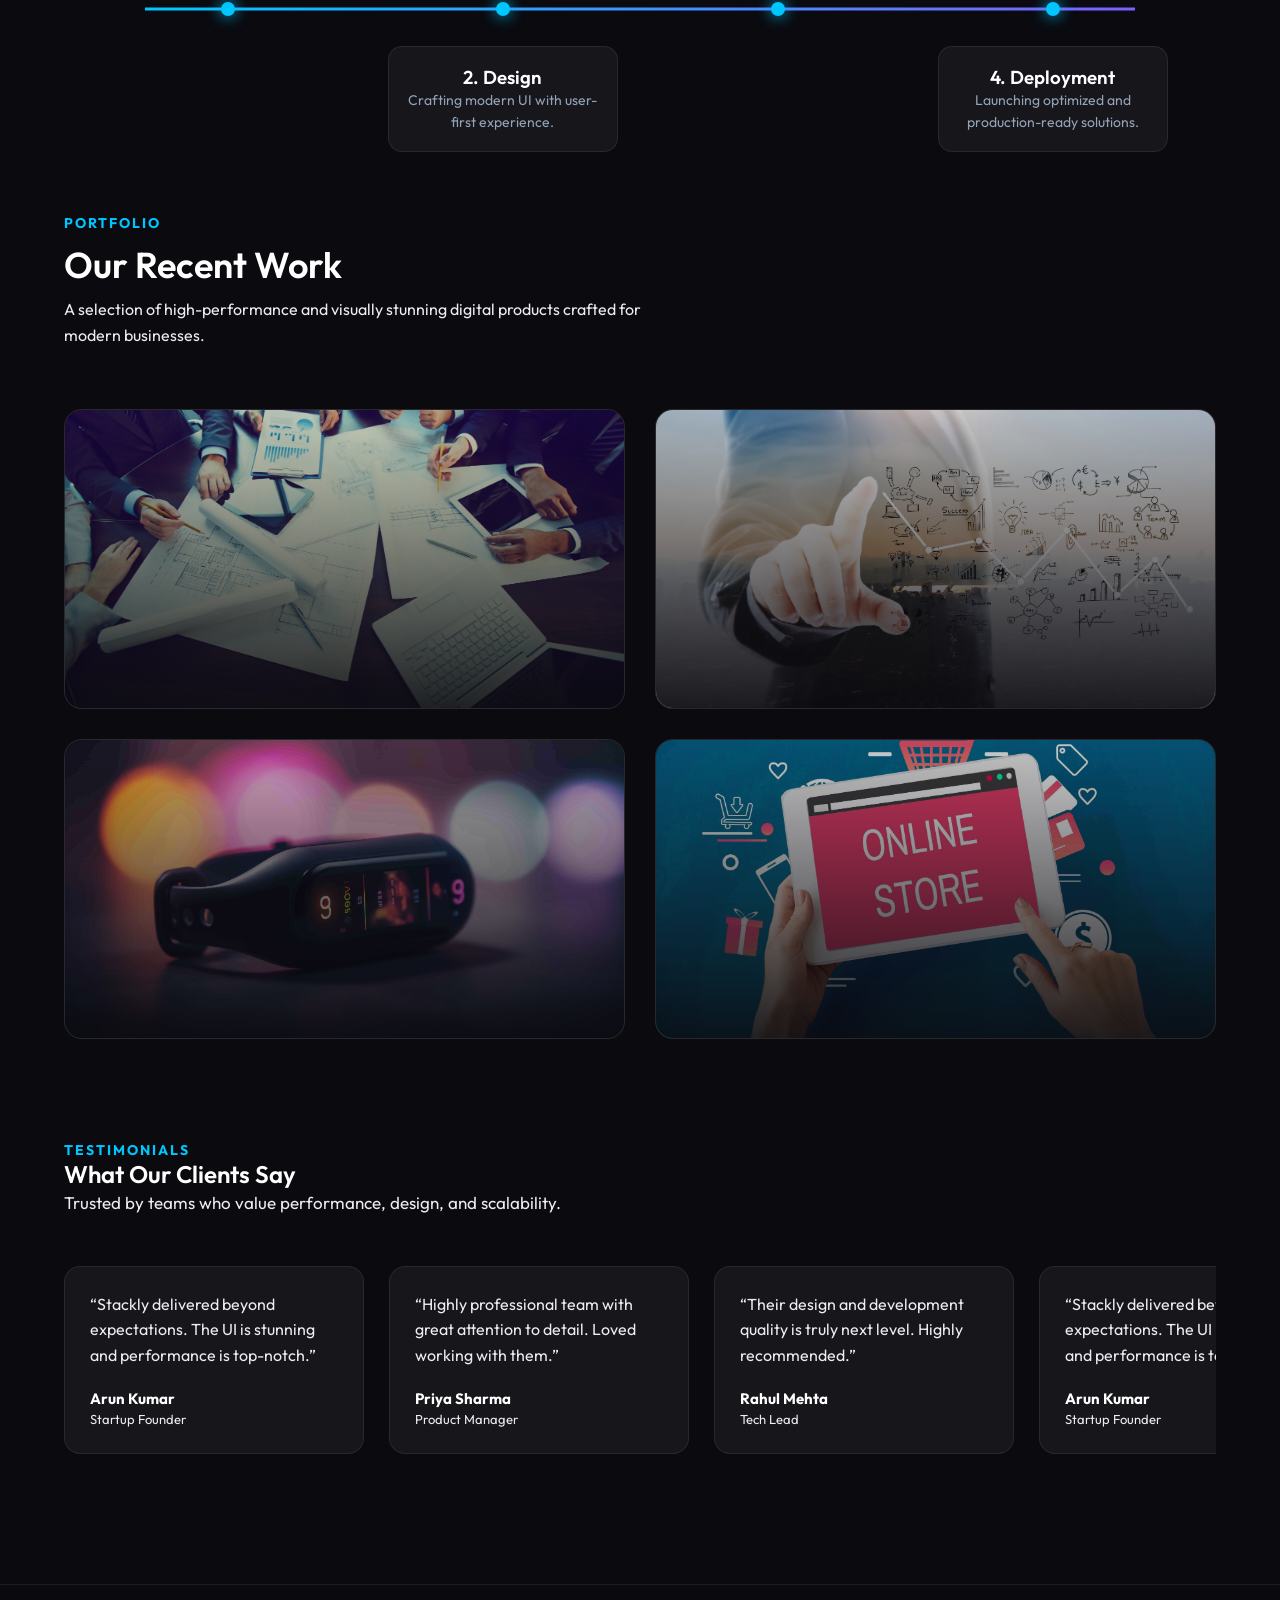
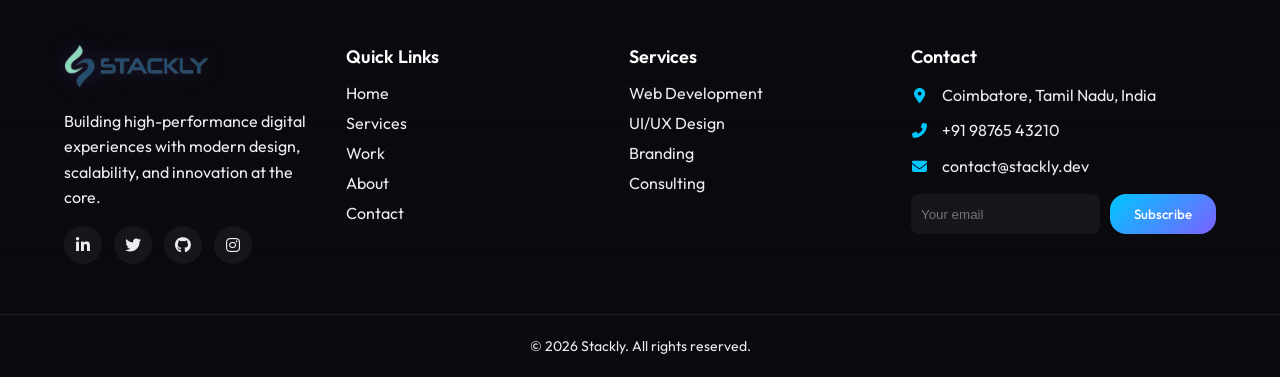
==== commit 4646de1b: "Added login and signup page" ====
--- a/index.html
+++ b/index.html
@@ -40,20 +40,20 @@
         <a href="404.html" class="nav-item" data-section="services">Services</a>
         <a href="404.html" class="nav-item" data-section="about">About</a>
         <a href="404.html" class="nav-item" data-section="footer">Contact</a>
-        <button class="btn ghost" onclick="location.href='404.html'">
-          Sign In
+        <button type ="button" class="btn ghost" onclick="location.href='login.html'">
+          Login
         </button>
-        <button class="btn primary" onclick="location.href='404.html'">
+        <button type ="button" class="btn primary" onclick="location.href='signup.html'">
           Sign Up
         </button>
       </nav>
 
       <!-- CTA -->
       <div class="nav-cta">
-        <button class="btn ghost" onclick="location.href='404.html'">
-          Sign In
+        <button type ="button" class="btn ghost" onclick="location.href='login.html'">
+          Login
         </button>
-        <button class="btn primary" onclick="location.href='404.html'">
+        <button type ="button" class="btn primary" onclick="location.href='signup.html'">
           Sign Up
         </button>
         <div class="menu-btn"><i class="fas fa-bars"></i></div>
--- a/style.css
+++ b/style.css
@@ -106,6 +106,7 @@
 .btn.primary {
   background: linear-gradient(135deg, var(--primary), var(--secondary));
   color: #fff;
+  min-width: 100px;
 }
 
 .btn.primary:hover {
@@ -120,6 +121,7 @@
   color: var(--text-main);
   overflow: hidden;
   transition: all 0.3s ease;
+  min-width: 100px;
 }
 .btn.ghost::before { 
     content: "";
@@ -354,7 +356,7 @@
 
   .nav-links {
     position: absolute;
-    top: 80px;
+    top: 64px;
     left: 0;
     width: 100%;
 
